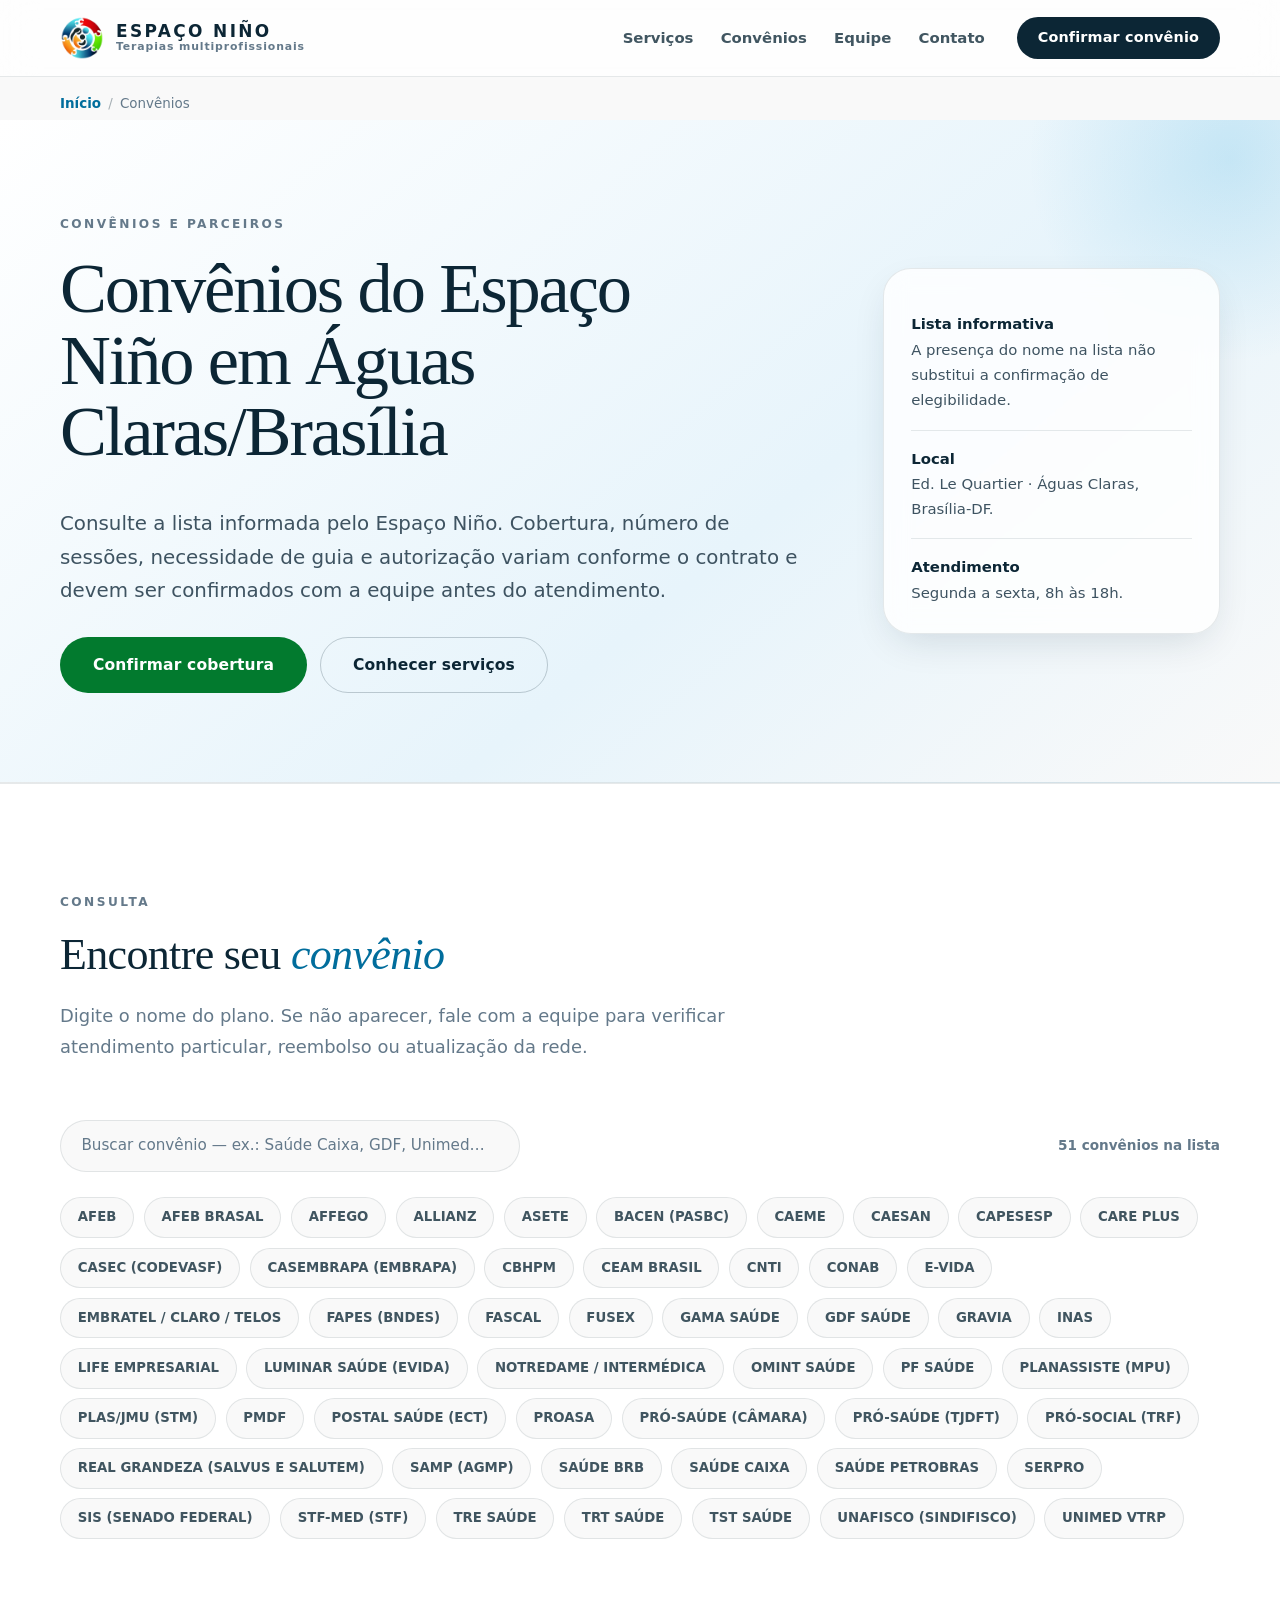
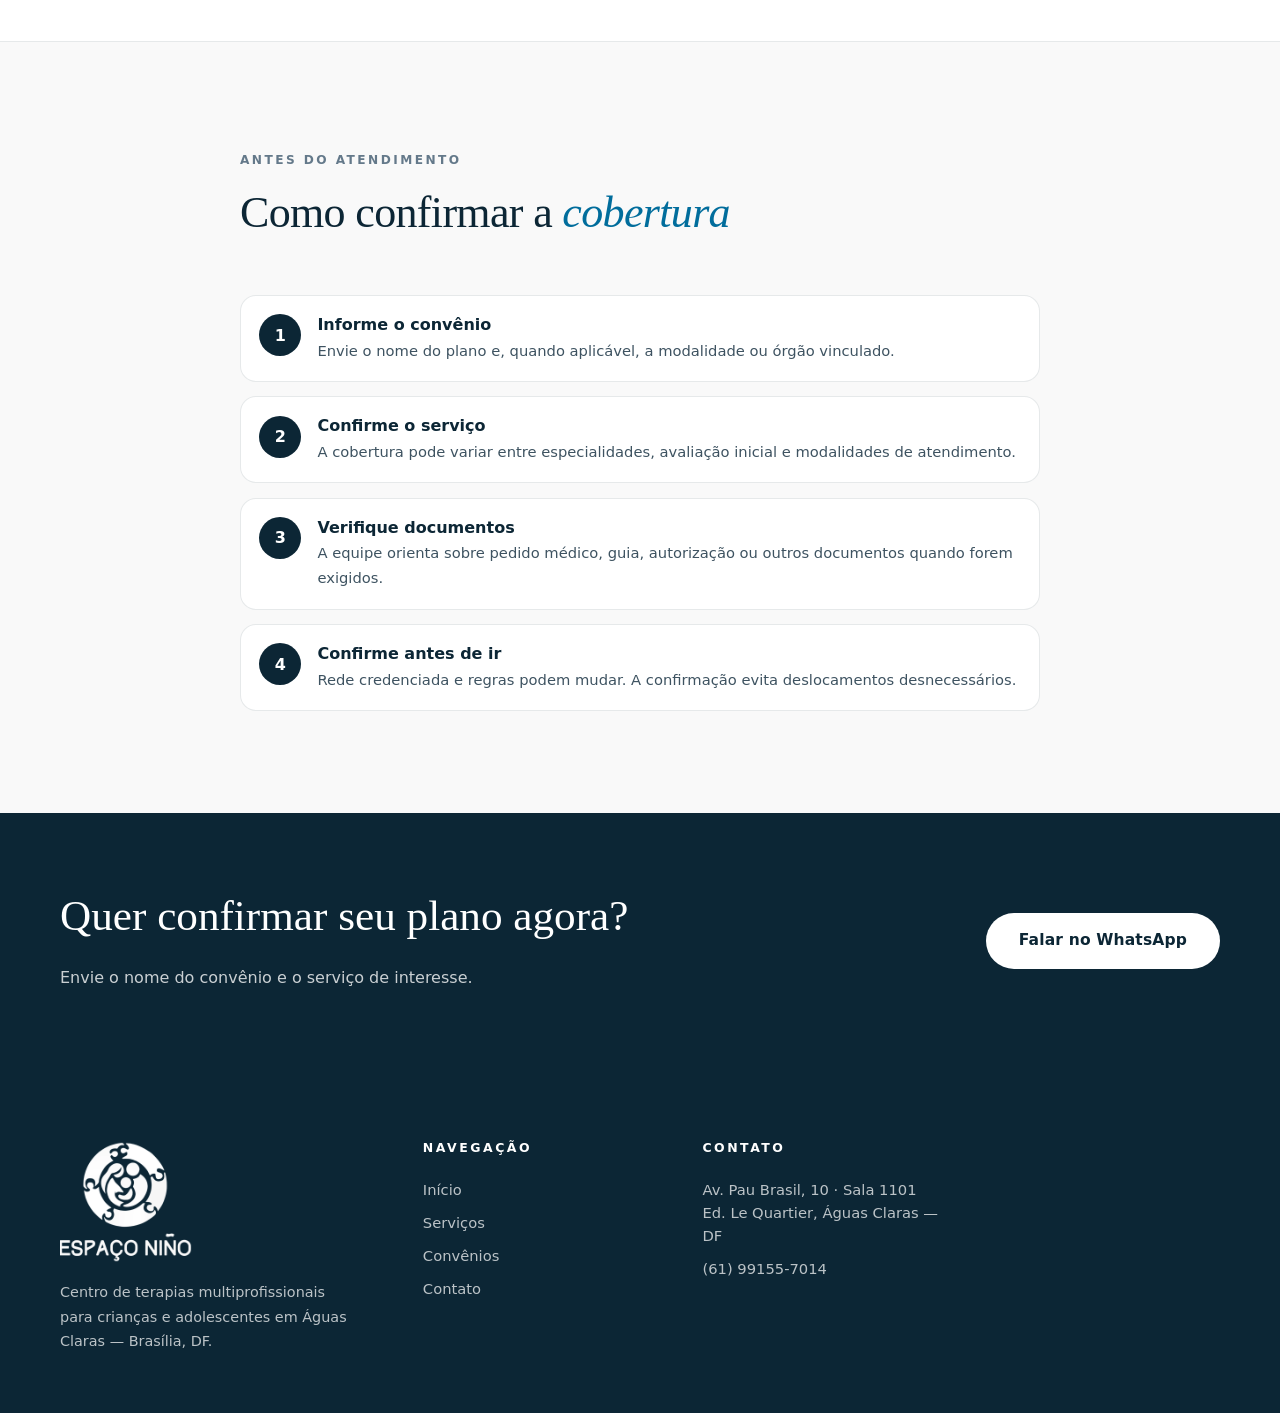
==== convenios/index.html @ 41b4ecff "Add searchable insurance plans page" ====
<!DOCTYPE html>
<html lang="pt-BR" class="no-js">
<head>
  <meta charset="UTF-8">
  <meta name="viewport" content="width=device-width, initial-scale=1.0, viewport-fit=cover">
  <title>Convênios em Águas Claras/Brasília | Espaço Niño</title>
  <meta name="description" content="Consulte os convênios e parceiros informados pelo Espaço Niño em Águas Claras/Brasília e confirme cobertura, autorização e disponibilidade com a equipe.">
  <meta name="robots" content="index,follow,max-image-preview:large,max-snippet:-1,max-video-preview:-1">
  <meta name="theme-color" content="#0C2635">
  <meta name="referrer" content="strict-origin-when-cross-origin">
  <link rel="canonical" href="https://antonioordones.github.io/espaconino/convenios/">
  <meta property="og:title" content="Convênios em Águas Claras/Brasília | Espaço Niño">
  <meta property="og:description" content="Consulte os convênios informados pelo Espaço Niño e confirme cobertura, autorização e disponibilidade com a equipe.">
  <meta property="og:type" content="website">
  <meta property="og:locale" content="pt_BR">
  <meta property="og:site_name" content="Espaço Niño">
  <meta property="og:url" content="https://antonioordones.github.io/espaconino/convenios/">
  <meta property="og:image" content="https://antonioordones.github.io/espaconino/assets/logo-espaco-nino.webp">
  <meta property="og:image:alt" content="Marca do Espaço Niño">
  <meta name="twitter:card" content="summary_large_image">
  <meta name="twitter:title" content="Convênios em Águas Claras/Brasília | Espaço Niño">
  <meta name="twitter:description" content="Consulte os convênios informados pelo Espaço Niño e confirme cobertura com a equipe.">
  <link rel="icon" href="../assets/favicon.ico" sizes="48x48">
  <link rel="stylesheet" href="../css/main.css">
  <script type="application/ld+json">
  {"@context":"https://schema.org","@graph":[
    {"@type":"WebPage","@id":"https://antonioordones.github.io/espaconino/convenios/#pagina","url":"https://antonioordones.github.io/espaconino/convenios/","name":"Convênios e parceiros do Espaço Niño","description":"Consulte os convênios informados pelo Espaço Niño em Águas Claras/Brasília e confirme cobertura com a equipe.","isPartOf":{"@id":"https://antonioordones.github.io/espaconino/#clinica"}},
    {"@type":"BreadcrumbList","itemListElement":[{"@type":"ListItem","position":1,"name":"Início","item":"https://antonioordones.github.io/espaconino/"},{"@type":"ListItem","position":2,"name":"Convênios","item":"https://antonioordones.github.io/espaconino/convenios/"}]}
  ]}</script>
</head>
<body>
<script>document.documentElement.classList.replace('no-js','js');</script>
<a class="skip-link" href="#conteudo">Ir para o conteúdo principal</a>
<header class="site-header" id="topo">
  <div class="container site-header__inner">
    <a class="brand" href="../index.html" aria-label="Espaço Niño — página inicial">
      <img class="brand__icon" src="../assets/marca-icone.webp" alt="" width="44" height="44">
      <span class="brand__text"><span class="brand__name">Espaço&nbsp;Niño</span><span class="brand__tag">Terapias multiprofissionais</span></span>
    </a>
    <nav class="site-nav" aria-label="Navegação principal"><ul>
      <li><a href="../servicos/">Serviços</a></li>
      <li><a href="./" aria-current="page">Convênios</a></li>
      <li><a href="../index.html#equipe">Equipe</a></li>
      <li><a href="../index.html#contato">Contato</a></li>
    </ul></nav>
    <a class="btn btn--primary btn--sm site-header__cta" href="https://wa.me/5561991557014?text=Ol%C3%A1%21%20Gostaria%20de%20confirmar%20meu%20conv%C3%AAnio%20no%20Espa%C3%A7o%20Ni%C3%B1o." target="_blank" rel="noopener">Confirmar convênio</a>
    <button class="nav-toggle" type="button" aria-expanded="false" aria-controls="menu-mobile" aria-label="Abrir menu"><span class="nav-toggle__bar"></span><span class="nav-toggle__bar"></span></button>
  </div>
  <div class="mobile-menu" id="menu-mobile" hidden><nav aria-label="Navegação principal (celular)"><ul>
    <li><a href="../servicos/">Serviços</a></li><li><a href="./">Convênios</a></li><li><a href="../index.html#equipe">Equipe</a></li><li><a href="../index.html#contato">Contato</a></li>
  </ul></nav></div>
</header>
<main id="conteudo">
  <nav class="breadcrumbs container" aria-label="Navegação estrutural"><ol><li><a href="../index.html">Início</a></li><li aria-current="page">Convênios</li></ol></nav>
  <section class="service-hero service-hero--hub" aria-labelledby="plans-title">
    <div class="container service-hero__grid">
      <div class="service-hero__copy reveal">
        <p class="eyebrow">Convênios e parceiros</p>
        <h1 id="plans-title">Convênios do Espaço Niño em Águas Claras/Brasília</h1>
        <p class="service-hero__lead">Consulte a lista informada pelo Espaço Niño. Cobertura, número de sessões, necessidade de guia e autorização variam conforme o contrato e devem ser confirmados com a equipe antes do atendimento.</p>
        <div class="service-hero__actions">
          <a class="btn btn--wa btn--lg" href="https://wa.me/5561991557014?text=Ol%C3%A1%21%20Gostaria%20de%20confirmar%20a%20cobertura%20do%20meu%20conv%C3%AAnio%20no%20Espa%C3%A7o%20Ni%C3%B1o." target="_blank" rel="noopener">Confirmar cobertura</a>
          <a class="btn btn--ghost btn--lg" href="../servicos/">Conhecer serviços</a>
        </div>
      </div>
      <aside class="service-hero__aside reveal">
        <p><strong>Lista informativa</strong><br>A presença do nome na lista não substitui a confirmação de elegibilidade.</p>
        <p><strong>Local</strong><br>Ed. Le Quartier · Águas Claras, Brasília-DF.</p>
        <p><strong>Atendimento</strong><br>Segunda a sexta, 8h às 18h.</p>
      </aside>
    </div>
  </section>
  <section class="section section--white plans" aria-labelledby="lista-title">
    <div class="container">
      <header class="section__head reveal">
        <p class="eyebrow">Consulta</p>
        <h2 class="section__title" id="lista-title">Encontre seu <em>convênio</em></h2>
        <p class="section__lead">Digite o nome do plano. Se não aparecer, fale com a equipe para verificar atendimento particular, reembolso ou atualização da rede.</p>
      </header>
      <div class="plans__tools reveal">
        <label class="search" for="busca-convenio"><input type="search" id="busca-convenio" placeholder="Buscar convênio — ex.: Saúde Caixa, GDF, Unimed…" autocomplete="off"></label>
        <p class="plans__count" id="contador-convenios" aria-live="polite">51 convênios na lista</p>
      </div>
      <ul class="plans__list" id="lista-convenios">
        <li>AFEB</li>
        <li>AFEB BRASAL</li>
        <li>AFFEGO</li>
        <li>ALLIANZ</li>
        <li>ASETE</li>
        <li>BACEN (PASBC)</li>
        <li>CAEME</li>
        <li>CAESAN</li>
        <li>CAPESESP</li>
        <li>CARE PLUS</li>
        <li>CASEC (CODEVASF)</li>
        <li>CASEMBRAPA (EMBRAPA)</li>
        <li>CBHPM</li>
        <li>CEAM BRASIL</li>
        <li>CNTI</li>
        <li>CONAB</li>
        <li>E-VIDA</li>
        <li>EMBRATEL / CLARO / TELOS</li>
        <li>FAPES (BNDES)</li>
        <li>FASCAL</li>
        <li>FUSEX</li>
        <li>GAMA SAÚDE</li>
        <li>GDF SAÚDE</li>
        <li>GRAVIA</li>
        <li>INAS</li>
        <li>LIFE EMPRESARIAL</li>
        <li>LUMINAR SAÚDE (EVIDA)</li>
        <li>NOTREDAME / INTERMÉDICA</li>
        <li>OMINT SAÚDE</li>
        <li>PF SAÚDE</li>
        <li>PLANASSISTE (MPU)</li>
        <li>PLAS/JMU (STM)</li>
        <li>PMDF</li>
        <li>POSTAL SAÚDE (ECT)</li>
        <li>PROASA</li>
        <li>PRÓ-SAÚDE (CÂMARA)</li>
        <li>PRÓ-SAÚDE (TJDFT)</li>
        <li>PRÓ-SOCIAL (TRF)</li>
        <li>REAL GRANDEZA (SALVUS E SALUTEM)</li>
        <li>SAMP (AGMP)</li>
        <li>SAÚDE BRB</li>
        <li>SAÚDE CAIXA</li>
        <li>SAÚDE PETROBRAS</li>
        <li>SERPRO</li>
        <li>SIS (SENADO FEDERAL)</li>
        <li>STF-MED (STF)</li>
        <li>TRE SAÚDE</li>
        <li>TRT SAÚDE</li>
        <li>TST SAÚDE</li>
        <li>UNAFISCO (SINDIFISCO)</li>
        <li>UNIMED VTRP</li>
      </ul>
      <div class="plans__empty" id="convenio-vazio" hidden>
        <p><strong>Não encontramos esse convênio na lista.</strong><br>Isso não significa necessariamente que não exista possibilidade de atendimento. Confirme com a equipe.</p>
        <a class="btn btn--wa" href="https://wa.me/5561991557014?text=Ol%C3%A1%21%20N%C3%A3o%20encontrei%20meu%20conv%C3%AAnio%20na%20lista.%20Podem%20me%20orientar%3F" target="_blank" rel="noopener">Perguntar no WhatsApp</a>
      </div>
    </div>
  </section>
  <section class="section">
    <div class="container container--narrow">
      <header class="section__head reveal"><p class="eyebrow">Antes do atendimento</p><h2 class="section__title">Como confirmar a <em>cobertura</em></h2></header>
      <ol class="service-steps">
        <li class="service-step"><span class="service-step__num">1</span><div><h3>Informe o convênio</h3><p>Envie o nome do plano e, quando aplicável, a modalidade ou órgão vinculado.</p></div></li>
        <li class="service-step"><span class="service-step__num">2</span><div><h3>Confirme o serviço</h3><p>A cobertura pode variar entre especialidades, avaliação inicial e modalidades de atendimento.</p></div></li>
        <li class="service-step"><span class="service-step__num">3</span><div><h3>Verifique documentos</h3><p>A equipe orienta sobre pedido médico, guia, autorização ou outros documentos quando forem exigidos.</p></div></li>
        <li class="service-step"><span class="service-step__num">4</span><div><h3>Confirme antes de ir</h3><p>Rede credenciada e regras podem mudar. A confirmação evita deslocamentos desnecessários.</p></div></li>
      </ol>
    </div>
  </section>
  <section class="service-cta" aria-label="Contato sobre convênios"><div class="container service-cta__inner"><div><h2>Quer confirmar seu plano agora?</h2><p>Envie o nome do convênio e o serviço de interesse.</p></div><a class="btn btn--light btn--lg" href="https://wa.me/5561991557014?text=Ol%C3%A1%21%20Gostaria%20de%20confirmar%20meu%20conv%C3%AAnio%20e%20o%20servi%C3%A7o%20de%20interesse." target="_blank" rel="noopener">Falar no WhatsApp</a></div></section>
</main>
<footer class="footer"><div class="container footer__grid">
  <div class="footer__brand"><img src="../assets/logo-espaco-nino-branca.webp" alt="Espaço Niño" width="150" height="140" loading="lazy"><p>Centro de terapias multiprofissionais para crianças e adolescentes em Águas Claras — Brasília, DF.</p></div>
  <div class="footer__col"><h3>Navegação</h3><ul><li><a href="../index.html">Início</a></li><li><a href="../servicos/">Serviços</a></li><li><a href="./">Convênios</a></li><li><a href="../index.html#contato">Contato</a></li></ul></div>
  <div class="footer__col"><h3>Contato</h3><ul><li>Av. Pau Brasil, 10 · Sala 1101<br>Ed. Le Quartier, Águas Claras — DF</li><li><a href="https://wa.me/5561991557014" target="_blank" rel="noopener">(61) 99155-7014</a></li></ul></div>
</div></footer>
<script src="../js/main.js" defer></script>
</body>
</html>
---- css/main.css ----
:root{--rio: #0194D4;--mata: #039739;--sol: #E4C333;--coral: #C31C13;--paper: #F9F9F9;--white: #FFFFFF;--ink: #0C2635;--ink-2: #16405A;--body: #3E5361;--muted: #64798a;--rio-deep: #016D9C;--mata-deep: #027A2E;--sol-deep: #8F7112;--rio-tint: #E7F4FB;--mata-tint: #E6F5EC;--sol-tint: #FBF4D9;--coral-tint: #FAEAE8;--hairline: rgba(12, 38, 53, 0.10);--radius: 20px;--radius-lg: 28px;--shadow-sm: 0 2px 10px rgba(12, 38, 53, 0.06);--shadow-md: 0 14px 40px -12px rgba(12, 38, 53, 0.16);--shadow-lg: 0 30px 70px -20px rgba(12, 38, 53, 0.28);--font-display: "Fraunces", Georgia, "Times New Roman", serif;--font-sans: "Garet", "Plus Jakarta Sans", "Segoe UI", system-ui, -apple-system, sans-serif;--font-caps: "Big Shoulders Display", var(--font-sans);--ease: cubic-bezier(0.22, 0.61, 0.25, 1)}*,*::before,*::after{box-sizing:border-box}html{scroll-behavior:smooth;-webkit-text-size-adjust:100%}body{margin:0;font-family:var(--font-sans);font-size:1rem;line-height:1.7;color:var(--body);background:var(--paper);-webkit-font-smoothing:antialiased;text-rendering:optimizeLegibility}img{max-width:100%;height:auto;display:block}ul,ol{margin:0;padding:0;list-style:none}p{margin:0 0 1em}h1,h2,h3,h4{margin:0 0 .5em;color:var(--ink);line-height:1.2}h3,h4{font-family:var(--font-sans);font-weight:700}a{color:var(--rio-deep);text-decoration:none}hr{border:0;border-top:1px solid var(--hairline)}strong{color:var(--ink);font-weight:700}::selection{background:var(--rio-tint);color:var(--ink)}:focus-visible{outline:2px solid var(--rio);outline-offset:3px;border-radius:4px}[id]{scroll-margin-top:96px}.visually-hidden{position:absolute !important;width:1px;height:1px;margin:-1px;padding:0;overflow:hidden;clip:rect(0 0 0 0);white-space:nowrap;border:0}.skip-link{position:fixed;top:12px;left:12px;z-index:200;padding:.7rem 1.2rem;background:var(--ink);color:var(--white);border-radius:999px;font-weight:600;font-size:.9rem;transform:translateY(-200%);transition:transform .25s var(--ease)}.skip-link:focus{transform:none}.ic{width:1.15em;height:1.15em;flex:none;fill:none;stroke:currentColor;stroke-width:1.7;stroke-linecap:round;stroke-linejoin:round;vertical-align:-0.18em}.container{width:min(1160px,100% - 2.6rem);margin-inline:auto}.container--narrow{width:min(800px,100% - 2.6rem)}.section{padding-block:clamp(4.2rem,8vw,7rem)}.section--white{background:var(--white);border-block:1px solid var(--hairline)}.section__head{max-width:720px;margin-bottom:clamp(2.4rem,5vw,3.6rem)}.section__head--onink .section__title{color:var(--white)}.section__title{font-family:var(--font-display);font-weight:520;font-size:clamp(1.9rem,3.6vw,2.75rem);letter-spacing:-0.015em;line-height:1.12}.section__title em{font-style:italic;color:var(--rio-deep)}.section__lead{font-size:clamp(1.02rem,1.5vw,1.12rem);color:var(--muted);max-width:60ch}.eyebrow{display:inline-flex;align-items:center;gap:.65rem;margin:0 0 1.1rem;font-size:.76rem;font-weight:700;letter-spacing:.16em;text-transform:uppercase;color:var(--muted)}.eyebrow__dots{display:inline-grid;grid-template-columns:repeat(2, 5px);gap:3px}.eyebrow__dots i{width:5px;height:5px;border-radius:50%}.eyebrow__dots i:nth-child(1){background:var(--rio)}.eyebrow__dots i:nth-child(2){background:var(--mata)}.eyebrow__dots i:nth-child(3){background:var(--sol)}.eyebrow__dots i:nth-child(4){background:var(--coral)}.eyebrow--onink{color:hsla(0,0%,100%,.66)}.textlink{display:inline-flex;align-items:center;gap:.4rem;font-weight:700;font-size:.92rem;color:var(--rio-deep)}.textlink .ic{transition:transform .3s var(--ease)}.textlink:hover .ic{transform:translateX(4px)}.textlink--onink{color:var(--white)}.dot{display:inline-block;width:9px;height:9px;border-radius:50%;flex:none}.dot--rio{background:var(--rio)}.dot--mata{background:var(--mata)}.dot--sol{background:var(--sol)}.btn{display:inline-flex;align-items:center;justify-content:center;gap:.55rem;min-height:50px;padding:.7rem 1.7rem;border:1.5px solid rgba(0,0,0,0);border-radius:999px;font-family:var(--font-sans);font-size:.97rem;font-weight:700;letter-spacing:.01em;line-height:1.2;cursor:pointer;transition:transform .28s var(--ease),box-shadow .28s var(--ease),background-color .28s var(--ease),border-color .28s var(--ease),color .28s var(--ease)}.btn .ic{width:1.2em;height:1.2em}.btn--primary{background:var(--ink);color:var(--white)}.btn--primary:hover{background:var(--ink-2);transform:translateY(-2px);box-shadow:var(--shadow-md)}.btn--ghost{background:rgba(0,0,0,0);border-color:rgba(12,38,53,.22);color:var(--ink)}.btn--ghost:hover{background:var(--white);border-color:var(--rio);color:var(--rio-deep);transform:translateY(-2px);box-shadow:var(--shadow-sm)}.btn--wa{background:var(--mata-deep);color:var(--white)}.btn--wa:hover{background:#036a28;transform:translateY(-2px);box-shadow:0 16px 34px -12px rgba(3,122,46,.55)}.btn--sm{min-height:42px;padding:.45rem 1.25rem;font-size:.9rem}.btn--lg{min-height:56px;padding:.85rem 2rem}.btn--block{width:100%}.btn:active{transform:translateY(0)}.topbar{background:var(--ink);color:hsla(0,0%,100%,.82);font-size:.8rem}.topbar__inner{display:flex;align-items:center;justify-content:space-between;gap:1.5rem;min-height:40px;padding-block:.35rem}.topbar__item{display:inline-flex;align-items:center;gap:.45rem;color:inherit;white-space:nowrap}.topbar__item .ic{width:1em;height:1em;opacity:.85}.topbar a.topbar__item:hover{color:var(--white)}@media(max-width: 860px){.topbar__hours{display:none}}@media(max-width: 640px){.topbar__inner{justify-content:center}.topbar__item:not(:first-child){display:none}.topbar__item span{white-space:normal;text-align:center;line-height:1.35}}.site-header{position:sticky;top:0;z-index:90;background:hsla(0,0%,100%,.74);-webkit-backdrop-filter:blur(18px) saturate(1.5);backdrop-filter:blur(18px) saturate(1.5)}@supports not (backdrop-filter: blur(1px)){.site-header{background:hsla(0,0%,100%,.96)}}.site-header{border-bottom:1px solid var(--hairline);transition:box-shadow .3s var(--ease)}.site-header.is-scrolled{box-shadow:var(--shadow-md)}.site-header__inner{display:flex;align-items:center;gap:1.6rem;min-height:76px}.site-header__cta{margin-left:.4rem}@media(max-width: 1080px){.site-header__cta{display:none}}.brand{display:inline-flex;align-items:center;gap:.75rem;margin-right:auto}.brand__icon{width:44px;height:44px}.brand__text{display:flex;flex-direction:column;line-height:1.15}.brand__name{font-weight:800;font-size:1.06rem;letter-spacing:.14em;text-transform:uppercase;color:var(--ink)}.brand__tag{font-size:.68rem;font-weight:600;letter-spacing:.08em;color:var(--muted)}@media(max-width: 640px){.brand__tag{display:none}.brand__name{font-size:.98rem}}.site-nav ul{display:flex;gap:1.7rem}.site-nav a{position:relative;padding-block:.4rem;font-size:.93rem;font-weight:600;color:rgba(12,38,53,.78)}.site-nav a::after{content:"";position:absolute;left:0;right:0;bottom:0;height:2.5px;border-radius:2px;background:linear-gradient(90deg, var(--rio), var(--mata), var(--sol), var(--coral));transform:scaleX(0);transform-origin:left;transition:transform .32s var(--ease)}.site-nav a:hover{color:var(--ink)}.site-nav a:hover::after{transform:scaleX(1)}@media(max-width: 1080px){.site-nav{display:none}}.nav-toggle{display:none;position:relative;width:46px;height:46px;border:1.5px solid rgba(12,38,53,.2);border-radius:50%;background:rgba(0,0,0,0);cursor:pointer}.nav-toggle__bar{position:absolute;left:50%;top:50%;width:18px;height:2px;border-radius:2px;background:var(--ink);transition:transform .3s var(--ease)}.nav-toggle__bar:nth-child(1){transform:translate(-50%, calc(-50% - 3.5px))}.nav-toggle__bar:nth-child(2){transform:translate(-50%, calc(-50% + 3.5px))}.nav-toggle[aria-expanded=true] .nav-toggle__bar:nth-child(1){transform:translate(-50%, -50%) rotate(45deg)}.nav-toggle[aria-expanded=true] .nav-toggle__bar:nth-child(2){transform:translate(-50%, -50%) rotate(-45deg)}@media(max-width: 1080px){.nav-toggle{display:block}}.mobile-menu{position:absolute;top:100%;left:0;right:0;background:hsla(0,0%,100%,.9);-webkit-backdrop-filter:blur(18px) saturate(1.5);backdrop-filter:blur(18px) saturate(1.5)}@supports not (backdrop-filter: blur(1px)){.mobile-menu{background:hsla(0,0%,100%,.96)}}.mobile-menu{border-bottom:1px solid var(--hairline);box-shadow:var(--shadow-lg);padding:1.4rem clamp(1.3rem,5vw,2.2rem) 1.8rem;animation:menu-in .35s var(--ease)}.mobile-menu ul{margin-bottom:1.2rem}.mobile-menu li+li{border-top:1px solid var(--hairline)}.mobile-menu a:not(.btn){display:block;padding:.85rem .2rem;font-size:1.02rem;font-weight:600;color:var(--ink)}.mobile-menu__note{margin:1.1rem 0 0;font-size:.82rem;color:var(--muted);text-align:center;line-height:1.55}@keyframes menu-in{from{opacity:0;transform:translateY(-8px)}to{opacity:1;transform:none}}.hero{position:relative;overflow:hidden;padding:clamp(3.4rem,6.5vw,5.8rem) 0 clamp(4rem,8vw,6.8rem)}.hero::after{content:"";position:absolute;inset:0;pointer-events:none;opacity:.05;background-image:url("data:image/svg+xml,%3Csvg xmlns='http://www.w3.org/2000/svg' width='160' height='160'%3E%3Cfilter id='n'%3E%3CfeTurbulence type='fractalNoise' baseFrequency='0.9' numOctaves='2'/%3E%3C/filter%3E%3Crect width='160' height='160' filter='url(%23n)'/%3E%3C/svg%3E")}.hero__aurora{position:absolute;inset:0;pointer-events:none}.hero__aurora .aurora{position:absolute;border-radius:50%;filter:blur(80px);opacity:.55}.hero__aurora .aurora--rio{width:620px;height:620px;top:-260px;right:-160px;background:var(--rio-tint)}.hero__aurora .aurora--sol{width:420px;height:420px;bottom:-200px;left:-140px;background:var(--sol-tint)}.hero__aurora .aurora--mata{width:380px;height:380px;top:30%;left:34%;background:var(--mata-tint);opacity:.4}.hero__grid{position:relative;z-index:1;display:grid;grid-template-columns:minmax(0, 1.05fr) minmax(0, 0.95fr);gap:clamp(2.5rem,5vw,4.5rem);align-items:center}@media(max-width: 860px){.hero__grid{grid-template-columns:1fr}}.hero__title{font-family:var(--font-display);font-weight:500;font-size:clamp(2.5rem,5.6vw,4.15rem);line-height:1.06;letter-spacing:-0.02em;margin-bottom:.5em}.hero__title em{font-style:italic;font-weight:480;color:var(--rio-deep)}.hero .lead{font-size:clamp(1.05rem,1.7vw,1.19rem);max-width:54ch;color:var(--body)}.hero__actions{display:flex;flex-wrap:wrap;gap:.8rem;margin-top:1.9rem}@media(max-width: 640px){.hero__actions{flex-direction:column;align-items:stretch}}.hero__proof{display:flex;flex-wrap:wrap;gap:.65rem 1.6rem;margin-top:1.9rem;padding-top:1.6rem;border-top:1px solid var(--hairline)}.hero__proof li{display:inline-flex;align-items:center;gap:.45rem;font-size:.9rem;font-weight:600;color:rgba(12,38,53,.75)}.hero__proof li .ic{color:var(--mata-deep);width:1.05em;height:1.05em}.hero__visual{position:relative;display:grid;place-items:center;min-height:480px}@media(max-width: 860px){.hero__visual{min-height:min(88vw,400px);margin-top:0}}.orbit{position:absolute;inset:0;margin:auto;width:min(520px,100%);aspect-ratio:1}.orbit__ring{position:absolute;inset:0;margin:auto;border-radius:50%}.orbit__ring--1{width:100%;height:100%;background:conic-gradient(var(--rio), var(--mata), var(--sol), var(--coral), var(--rio));-webkit-mask:radial-gradient(farthest-side, transparent calc(100% - 1.5px), #000 calc(100% - 1px));mask:radial-gradient(farthest-side, transparent calc(100% - 1.5px), #000 calc(100% - 1px));opacity:.65;animation:orbit-spin 90s linear infinite}.orbit__ring--2{width:74%;height:74%;border:1px solid rgba(12,38,53,.1)}.orbit__ring--3{width:48%;height:48%;border:1px dashed rgba(12,38,53,.12)}.orbit__spin{position:absolute;border-radius:50%;animation:orbit-spin linear infinite}.orbit__spin--a{inset:0;animation-duration:52s}.orbit__spin--b{inset:13%;animation-duration:70s;animation-direction:reverse;animation-delay:-18s}.orbit__spin--c{inset:13%;animation-duration:46s;animation-delay:-32s}.orbit__spin--d{inset:26%;animation-duration:60s;animation-direction:reverse;animation-delay:-9s}.orbit__dot{position:absolute;top:0;left:50%;width:13px;height:13px;border-radius:50%;transform:translate(-50%, -50%);border:2.5px solid var(--white)}.orbit__dot--rio{background:var(--rio);box-shadow:0 0 0 5px rgba(1,148,212,.14)}.orbit__dot--mata{background:var(--mata);box-shadow:0 0 0 5px rgba(3,151,57,.14)}.orbit__dot--sol{background:var(--sol);box-shadow:0 0 0 5px rgba(228,195,51,.2)}.orbit__dot--coral{background:var(--coral);box-shadow:0 0 0 5px rgba(195,28,19,.12)}@media(max-width: 860px){.orbit{display:none}}@keyframes orbit-spin{to{transform:rotate(1turn)}}.hero-card{position:relative;z-index:2;width:min(370px,100%);padding:1.8rem 1.7rem 1.6rem;border-radius:var(--radius-lg);background:hsla(0,0%,100%,.72);-webkit-backdrop-filter:blur(18px) saturate(1.5);backdrop-filter:blur(18px) saturate(1.5)}@supports not (backdrop-filter: blur(1px)){.hero-card{background:hsla(0,0%,100%,.96)}}.hero-card{border:1px solid hsla(0,0%,100%,.85);box-shadow:var(--shadow-lg)}.hero-card__head{display:flex;align-items:center;gap:.65rem;margin-bottom:.4rem}.hero-card__head img{width:30px;height:30px}.hero-card__head h2{margin:0;font-size:1.12rem;font-weight:800;letter-spacing:.01em}.hero-card__sub{font-size:.88rem;color:var(--muted);margin-bottom:1rem}.hero-card__list{display:grid;gap:.65rem}.hero-card__list li{display:flex;align-items:center;gap:.7rem;font-size:.94rem;font-weight:600;color:var(--ink)}.hero-card__rule{margin:1.2rem 0 .9rem}.hero-card__note{display:flex;align-items:flex-start;gap:.5rem;font-size:.8rem;color:var(--muted);margin-bottom:1.1rem}.hero-card__note .ic{margin-top:.15em}.marquee{display:flex;overflow:hidden;padding-block:1rem;border-block:1px solid var(--hairline);background:var(--white);-webkit-mask:linear-gradient(90deg, transparent, #000 8%, #000 92%, transparent);mask:linear-gradient(90deg, transparent, #000 8%, #000 92%, transparent)}.marquee__track{display:flex;align-items:center;gap:2.6rem;padding-right:2.6rem;flex:none;animation:marquee 38s linear infinite}.marquee__track span{font-size:.78rem;font-weight:700;letter-spacing:.17em;text-transform:uppercase;color:rgba(12,38,53,.55);white-space:nowrap}.marquee__track i{width:5px;height:5px;border-radius:50%;flex:none}.marquee__track i:nth-of-type(4n + 1){background:var(--rio)}.marquee__track i:nth-of-type(4n + 2){background:var(--mata)}.marquee__track i:nth-of-type(4n + 3){background:var(--sol)}.marquee__track i:nth-of-type(4n){background:var(--coral)}@keyframes marquee{to{transform:translateX(-100%)}}.essentials__grid{display:grid;grid-template-columns:repeat(3, 1fr);gap:1.4rem}@media(max-width: 860px){.essentials__grid{grid-template-columns:1fr}}.ess-card{padding:1.9rem 1.8rem;background:var(--paper);border:1px solid var(--hairline);border-radius:var(--radius);transition:transform .35s var(--ease),box-shadow .35s var(--ease),border-color .35s var(--ease)}.ess-card:hover{transform:translateY(-5px);box-shadow:var(--shadow-md);border-color:rgba(12,38,53,.16)}.ess-card__icon{display:inline-grid;place-items:center;width:52px;height:52px;border-radius:16px;margin-bottom:1.1rem}.ess-card__icon .ic{width:24px;height:24px}.ess-card__icon--rio{background:var(--rio-tint);color:var(--rio-deep)}.ess-card__icon--mata{background:var(--mata-tint);color:var(--mata-deep)}.ess-card__icon--sol{background:var(--sol-tint);color:var(--sol-deep)}.ess-card h3{font-size:1.12rem;margin-bottom:.4em}.ess-card p{font-size:.94rem;margin-bottom:1rem}.specialties__grid{display:grid;grid-template-columns:repeat(3, 1fr);gap:1.4rem}@media(max-width: 1080px){.specialties__grid{grid-template-columns:repeat(2, 1fr)}}@media(max-width: 640px){.specialties__grid{grid-template-columns:1fr}}.spec-card{--ac: var(--rio);--ac-tint: var(--rio-tint);position:relative;padding:1.9rem 1.8rem 1.7rem;background:var(--white);border:1px solid var(--hairline);border-radius:var(--radius);overflow:hidden;transition:transform .35s var(--ease),box-shadow .35s var(--ease),border-color .35s var(--ease)}.spec-card::before{content:"";position:absolute;top:0;left:0;right:0;height:3px;background:var(--ac);transform:scaleX(0);transform-origin:left;transition:transform .4s var(--ease)}.spec-card:hover{transform:translateY(-6px);box-shadow:var(--shadow-md);border-color:rgba(12,38,53,.15)}.spec-card:hover::before{transform:scaleX(1)}.spec-card:hover .spec-card__icon{background:var(--ac);color:var(--white)}.spec-card__icon{display:inline-grid;place-items:center;width:54px;height:54px;border-radius:16px;margin-bottom:1.15rem;background:var(--ac-tint);color:var(--ac);transition:background-color .35s var(--ease),color .35s var(--ease)}.spec-card__icon .ic{width:25px;height:25px}.spec-card h3{font-size:1.14rem;margin-bottom:.35em}.spec-card p{font-size:.94rem;margin:0}.method{display:flex;align-items:center;gap:1.8rem;margin-top:1.6rem;padding:2rem 2.2rem;background:var(--ink);border-radius:var(--radius-lg);color:hsla(0,0%,100%,.85);background-image:radial-gradient(600px 300px at 90% -40%, rgba(1, 148, 212, 0.28), transparent 70%)}.method__badge{display:grid;place-items:center;flex:none;width:62px;height:62px;border-radius:50%;background:hsla(0,0%,100%,.08);border:1px solid hsla(0,0%,100%,.2);color:var(--sol)}.method__badge .ic{width:27px;height:27px}.method__kicker{font-size:.73rem;font-weight:700;letter-spacing:.16em;text-transform:uppercase;color:hsla(0,0%,100%,.55);margin-bottom:.45rem}.method h3{color:var(--white);font-family:var(--font-display);font-weight:520;font-size:1.5rem;margin-bottom:.35em}.method__body p:last-child{margin:0;font-size:.96rem}.method__cta{flex:none;margin-left:auto;border-color:hsla(0,0%,100%,.35);color:var(--white)}.method__cta:hover{background:var(--white);border-color:var(--white);color:var(--ink)}@media(max-width: 860px){.method{flex-direction:column;align-items:flex-start}.method__cta{margin-left:0}}.ages__grid{display:grid;grid-template-columns:repeat(3, 1fr);gap:1.4rem}@media(max-width: 860px){.ages__grid{grid-template-columns:1fr}}.age-card{padding:2rem 1.9rem;border-radius:var(--radius);background:linear-gradient(170deg, var(--paper), var(--white) 55%);border:1px solid var(--hairline);transition:transform .35s var(--ease),box-shadow .35s var(--ease)}.age-card:hover{transform:translateY(-5px);box-shadow:var(--shadow-md)}.age-card__icon{display:inline-grid;place-items:center;width:50px;height:50px;border-radius:50%;margin-bottom:1.1rem;background:var(--ink);color:var(--sol)}.age-card__icon .ic{width:23px;height:23px}.age-card h3{font-size:1.13rem}.age-card p{font-size:.95rem;margin:0}.journey__steps{--line-top: 9px;display:grid;grid-template-columns:repeat(4, 1fr);gap:2rem 1.8rem;counter-reset:etapa}.journey__steps li{position:relative;padding-top:2.1rem}.journey__steps li::before{content:"";position:absolute;top:var(--line-top);left:0;width:calc(100% + 1.8rem);height:1.5px;background:var(--hairline)}.journey__steps li:last-child::before{width:100%}.journey__steps li::after{content:"";position:absolute;top:calc(var(--line-top) - 4.75px);left:0;width:12px;height:12px;border-radius:50%;background:var(--white);border:3px solid var(--rio)}.journey__steps li:nth-child(2)::after{border-color:var(--mata)}.journey__steps li:nth-child(3)::after{border-color:var(--sol)}.journey__steps li:nth-child(4)::after{border-color:var(--coral)}@media(max-width: 860px){.journey__steps{grid-template-columns:1fr;gap:2.2rem}.journey__steps li{padding:0 0 0 2.4rem}.journey__steps li::before{top:4px;left:5.25px;width:1.5px !important;height:calc(100% + 2.2rem)}.journey__steps li:last-child::before{height:calc(100% - 1rem)}.journey__steps li::after{top:4px;left:0}}.step__num{display:block;font-family:var(--font-display);font-style:italic;font-weight:480;font-size:1.55rem;color:rgba(12,38,53,.32);margin-bottom:.5rem}.step h3{font-size:1.12rem;margin-bottom:.35em}.step p{font-size:.93rem;margin:0}.plans__tools{display:flex;align-items:center;justify-content:space-between;flex-wrap:wrap;gap:1rem;margin-bottom:1.6rem}.plans__count{margin:0;font-size:.85rem;font-weight:600;color:var(--muted)}.plans__list{display:flex;flex-wrap:wrap;gap:.6rem}.plans__list li{padding:.5rem 1.05rem;border:1px solid var(--hairline);border-radius:999px;background:var(--paper);font-size:.83rem;font-weight:600;color:rgba(12,38,53,.78);transition:border-color .25s var(--ease),background-color .25s var(--ease)}.plans__list li:hover{border-color:var(--rio);background:var(--rio-tint)}.plans__list li.is-hidden{display:none}.plans__list li mark{background:var(--sol-tint);color:inherit;border-radius:3px;padding:0 1px}.plans__empty{margin-top:1.6rem;padding:1.8rem;border:1.5px dashed rgba(12,38,53,.2);border-radius:var(--radius);text-align:center}.plans__empty p{margin-bottom:1.1rem}.plans__note{display:flex;align-items:center;gap:.6rem;margin:1.8rem 0 0;font-size:.88rem;color:var(--muted)}.plans__note .ic{color:var(--mata-deep);flex:none}.search{display:flex;align-items:center;gap:.65rem;flex:1 1 340px;max-width:460px;padding:0 1.15rem;min-height:52px;background:var(--paper);border:1.5px solid var(--hairline);border-radius:999px;transition:border-color .25s var(--ease),box-shadow .25s var(--ease)}.search:focus-within{border-color:var(--rio);box-shadow:0 0 0 4px var(--rio-tint);background:var(--white)}.search .ic{color:var(--muted)}.search input{flex:1;min-width:0;border:0;background:rgba(0,0,0,0);font:inherit;font-size:.95rem;color:var(--ink)}.search input:focus{outline:none}.search input::placeholder{color:var(--muted)}.testimonials{position:relative;background:var(--ink);background-image:radial-gradient(700px 340px at 12% -10%, rgba(1, 148, 212, 0.25), transparent 70%),radial-gradient(560px 300px at 95% 110%, rgba(3, 151, 57, 0.16), transparent 70%);color:hsla(0,0%,100%,.82)}.testimonials .section__title em{color:var(--sol)}.testimonials__grid{display:grid;grid-template-columns:repeat(3, 1fr);gap:1.4rem}@media(max-width: 860px){.testimonials__grid{grid-template-columns:1fr}}.testimonials__more{margin:2.2rem 0 0;text-align:center}.quote-card{margin:0;padding:1.9rem 1.8rem;border-radius:var(--radius);background:hsla(0,0%,100%,.055);border:1px solid hsla(0,0%,100%,.13);-webkit-backdrop-filter:blur(8px);backdrop-filter:blur(8px);transition:transform .35s var(--ease),background-color .35s var(--ease)}.quote-card:hover{transform:translateY(-5px);background:hsla(0,0%,100%,.085)}.quote-card__stars{display:flex;gap:.2rem;margin-bottom:1rem;color:var(--sol)}.quote-card__stars .ic{width:16px;height:16px}.quote-card blockquote{margin:0 0 1.2rem;font-family:var(--font-display);font-style:italic;font-weight:420;font-size:1.1rem;line-height:1.55;color:hsla(0,0%,100%,.94)}.quote-card figcaption{font-size:.74rem;font-weight:700;letter-spacing:.13em;text-transform:uppercase;color:hsla(0,0%,100%,.5)}.faq__list{display:grid;gap:.9rem}.faq-item{background:var(--white);border:1px solid var(--hairline);border-radius:var(--radius);transition:border-color .3s var(--ease),box-shadow .3s var(--ease)}.faq-item[open]{border-color:rgba(1,148,212,.4);box-shadow:var(--shadow-sm)}.faq-item[open] .faq-item__chev{transform:rotate(45deg);color:var(--rio-deep)}.faq-item summary{display:flex;align-items:center;justify-content:space-between;gap:1rem;padding:1.2rem 1.5rem;cursor:pointer;list-style:none;font-weight:700;font-size:1.02rem;color:var(--ink)}.faq-item summary::-webkit-details-marker{display:none}.faq-item__chev{flex:none;width:20px;height:20px;color:var(--muted);transition:transform .3s var(--ease),color .3s var(--ease)}.faq-item__body{padding:0 1.5rem 1.3rem;animation:faq-in .35s var(--ease)}.faq-item__body p{margin:0;font-size:.96rem}@keyframes faq-in{from{opacity:0;transform:translateY(-4px)}to{opacity:1;transform:none}}.contact__panel{display:grid;grid-template-columns:minmax(0, 1fr) minmax(0, 1.12fr);border-radius:var(--radius-lg);overflow:hidden;box-shadow:var(--shadow-lg);border:1px solid var(--hairline)}@media(max-width: 860px){.contact__panel{grid-template-columns:1fr}}.contact__info{padding:clamp(2rem,4vw,3rem);background:var(--ink);background-image:radial-gradient(560px 380px at -10% 110%, rgba(1, 148, 212, 0.3), transparent 70%);color:hsla(0,0%,100%,.82)}.contact__info .section__title{color:var(--white);font-size:clamp(1.7rem,2.8vw,2.2rem)}.contact__info .section__title em{color:var(--sol)}.contact__lead{font-size:.99rem;margin-bottom:1.8rem}.contact__channels{display:grid;gap:1.15rem;margin-bottom:2rem}.contact__channels li{display:flex;gap:.85rem;font-size:.93rem;line-height:1.5}.contact__channels li>.ic{width:21px;height:21px;margin-top:.15rem;color:var(--sol)}.contact__channels li strong{display:block;color:var(--white);font-size:.78rem;font-weight:700;letter-spacing:.12em;text-transform:uppercase;margin-bottom:.15rem}.contact__channels li a{color:hsla(0,0%,100%,.88);text-decoration:underline;text-underline-offset:3px}.contact__channels li a:hover{color:var(--white)}.contact__qr{display:flex;align-items:center;gap:1.1rem;padding:1rem 1.1rem;background:hsla(0,0%,100%,.06);border:1px solid hsla(0,0%,100%,.14);border-radius:var(--radius)}.contact__qr img{width:96px;height:96px;border-radius:10px;background:var(--white);padding:6px}.contact__qr p{margin:0;font-size:.84rem;line-height:1.5}.contact__form{padding:clamp(2rem,4vw,3rem);background:var(--white)}.contact__form h3{font-size:1.35rem;margin-bottom:.3em}.contact__form-sub{font-size:.86rem;color:var(--muted);margin-bottom:1.6rem}.field{display:flex;flex-direction:column;gap:.4rem;margin-bottom:1.15rem}.field label{font-size:.84rem;font-weight:700;color:var(--ink)}.field label small{font-weight:500;color:var(--muted)}.field input,.field select,.field textarea{width:100%;min-height:52px;padding:.7rem 1rem;font:inherit;font-size:.97rem;color:var(--ink);background:var(--paper);border:1.5px solid var(--hairline);border-radius:13px;transition:border-color .25s var(--ease),box-shadow .25s var(--ease),background-color .25s var(--ease)}.field input:focus,.field select:focus,.field textarea:focus{outline:none;border-color:var(--rio);background:var(--white);box-shadow:0 0 0 4px var(--rio-tint)}.field textarea{resize:vertical;min-height:120px}.field select{appearance:none;background-image:url("data:image/svg+xml,%3Csvg xmlns='http://www.w3.org/2000/svg' width='14' height='14' viewBox='0 0 24 24' fill='none' stroke='%233E5361' stroke-width='2.2' stroke-linecap='round' stroke-linejoin='round'%3E%3Cpath d='m6 9 6 6 6-6'/%3E%3C/svg%3E");background-repeat:no-repeat;background-position:right 1rem center;padding-right:2.6rem}.field-row{display:grid;grid-template-columns:1fr 1fr;gap:1rem}@media(max-width: 640px){.field-row{grid-template-columns:1fr}}.form-error{padding:.7rem 1rem;margin-bottom:1rem;border-radius:12px;background:var(--coral-tint);border:1px solid rgba(195,28,19,.3);color:#8f1810;font-size:.88rem;font-weight:600}.map{margin-top:1.6rem;border-radius:var(--radius-lg);overflow:hidden;border:1px solid var(--hairline);min-height:380px;display:grid}.map iframe{width:100%;height:100%;min-height:380px;border:0;display:block}.map__facade{display:grid;place-items:center;align-content:center;gap:.4rem;text-align:center;padding:2.5rem 1.5rem;background:radial-gradient(480px 240px at 50% 0%, rgba(1, 148, 212, 0.09), transparent 70%),repeating-linear-gradient(45deg, rgba(12, 38, 53, 0.022) 0 14px, transparent 14px 28px),var(--paper)}.map__facade p{max-width:46ch}.map__pin{width:40px;height:40px;color:var(--coral);margin-bottom:.4rem}.map__actions{display:flex;flex-wrap:wrap;justify-content:center;gap:.7rem;margin-top:.6rem}.map__privacy{margin:.9rem 0 0;font-size:.76rem;color:var(--muted)}.footer{background:var(--ink);color:hsla(0,0%,100%,.72);font-size:.92rem}.footer__grid{display:grid;grid-template-columns:1.35fr 1fr 1fr 1fr;gap:2.6rem;padding-block:clamp(3.2rem,6vw,4.6rem) 2.8rem}@media(max-width: 1080px){.footer__grid{grid-template-columns:1fr 1fr}}@media(max-width: 640px){.footer__grid{grid-template-columns:1fr;gap:2.2rem}}.footer__brand img{width:132px;margin-bottom:1.1rem}.footer__brand p{max-width:32ch;font-size:.9rem}.footer__social{display:flex;gap:.7rem;margin-top:1.3rem}.footer__social a{display:grid;place-items:center;width:44px;height:44px;border-radius:50%;border:1px solid hsla(0,0%,100%,.24);color:hsla(0,0%,100%,.85);transition:background-color .3s var(--ease),color .3s var(--ease),border-color .3s var(--ease),transform .3s var(--ease)}.footer__social a .ic{width:19px;height:19px}.footer__social a:hover{background:var(--white);border-color:var(--white);color:var(--ink);transform:translateY(-3px)}.footer__col h3{color:var(--white);font-size:.78rem;font-weight:700;letter-spacing:.16em;text-transform:uppercase;margin-bottom:1.1rem}.footer__col li{padding-block:.32rem;line-height:1.55}.footer__col a{color:hsla(0,0%,100%,.72);transition:color .25s var(--ease)}.footer__col a:hover{color:var(--white);text-decoration:underline;text-underline-offset:3px}.footer__bottom{border-top:1px solid hsla(0,0%,100%,.12)}.footer__bottom-inner{display:flex;align-items:center;justify-content:space-between;flex-wrap:wrap;gap:.6rem 1.6rem;padding-block:1.3rem;font-size:.8rem;color:hsla(0,0%,100%,.5)}.footer__bottom-inner p{margin:0}.footer__legal a{color:hsla(0,0%,100%,.6)}.footer__legal a:hover{color:var(--white)}.fab-wa{position:fixed;right:20px;bottom:20px;z-index:80;display:grid;place-items:center;width:58px;height:58px;border-radius:50%;background:var(--mata);color:var(--white);box-shadow:0 14px 34px -8px rgba(3,122,46,.6);transition:transform .3s var(--ease),box-shadow .3s var(--ease)}.fab-wa .ic{width:27px;height:27px}.fab-wa::after{content:"";position:absolute;inset:0;border-radius:50%;border:2px solid var(--mata);animation:fab-pulse 2.8s var(--ease) infinite}.fab-wa:hover{transform:translateY(-4px) scale(1.05);box-shadow:0 20px 44px -10px rgba(3,122,46,.7)}@keyframes fab-pulse{0%{transform:scale(1);opacity:.7}70%{transform:scale(1.55);opacity:0}100%{transform:scale(1.55);opacity:0}}html.js .reveal{opacity:0;transform:translateY(18px);transition:opacity .75s var(--ease),transform .75s var(--ease);transition-delay:calc(var(--d, 0)*80ms)}html.js .reveal.is-in{opacity:1;transform:none}@media(prefers-reduced-motion: reduce){html{scroll-behavior:auto}*,*::before,*::after{animation-duration:.001s !important;animation-iteration-count:1 !important;transition-duration:.001s !important}html.js .reveal{opacity:1;transform:none}.marquee__track{animation:none}.orbit__ring--1,.orbit__spin{animation:none}.fab-wa::after{display:none}}@media print{.topbar,.site-header,.fab-wa,.marquee,.map,.hero__visual{display:none !important}.section{padding-block:1.5rem}body{background:#fff}}@font-face{font-family:"Garet";src:local("Garet Book"),local("Garet-Book"),local("Garet");font-weight:300 500;font-display:swap}@font-face{font-family:"Garet";src:local("Garet Heavy"),local("Garet-Heavy");font-weight:600 900;font-display:swap}.eyebrow,.marquee__track span,.step__num,.footer__col h3{font-family:var(--font-caps);letter-spacing:.2em}.step__num{letter-spacing:.06em;font-style:normal;font-weight:600}.a11y-bar{display:flex;gap:.35rem}.a11y-bar button{min-width:32px;height:30px;padding:0 .5rem;border:1px solid hsla(0,0%,100%,.3);border-radius:8px;background:rgba(0,0,0,0);color:hsla(0,0%,100%,.85);font:700 .78rem/1 var(--font-sans);cursor:pointer;transition:background-color .25s var(--ease),color .25s var(--ease)}.a11y-bar button:hover,.a11y-bar button[aria-pressed=true]{background:var(--white);color:var(--ink)}@media(max-width: 640px){.a11y-bar{display:none}}.ic--ext{width:.8em;height:.8em;margin-left:.1em}.team__grid{display:grid;grid-template-columns:repeat(4, 1fr);gap:1.4rem}@media(max-width: 1080px){.team__grid{grid-template-columns:repeat(2, 1fr)}}@media(max-width: 640px){.team__grid{grid-template-columns:1fr}}.team-card{background:var(--white);border:1px solid var(--hairline);border-radius:var(--radius);overflow:hidden;transition:transform .35s var(--ease),box-shadow .35s var(--ease)}.team-card:hover{transform:translateY(-6px);box-shadow:var(--shadow-md)}.team-card:hover .team-card__photo img{transform:scale(1.04)}.team-card__photo{aspect-ratio:4/5;overflow:hidden;background:var(--rio-tint)}.team-card__photo img{width:100%;height:100%;object-fit:cover;transition:transform .6s var(--ease)}.team-card__body{padding:1.3rem 1.35rem 1.35rem}.team-card h3{font-size:1.08rem;margin-bottom:.15em}.team-card__role{font-size:.86rem;font-weight:700;color:var(--rio-deep);margin-bottom:.15rem}.team-card__reg{font-size:.72rem;font-weight:700;letter-spacing:.1em;text-transform:uppercase;color:var(--muted);margin-bottom:.65rem}.team-card__bio{font-size:.88rem;margin-bottom:.9rem}.team-card__social{display:flex;gap:.5rem}.team-card__social a{display:grid;place-items:center;width:36px;height:36px;border-radius:50%;border:1px solid var(--hairline);color:var(--body);transition:all .3s var(--ease)}.team-card__social a .ic{width:16px;height:16px}.team-card__social a:hover{background:var(--ink);border-color:var(--ink);color:var(--white)}.logo-wall{margin-bottom:2.4rem}.logo-wall__row{display:flex;overflow:hidden;padding-block:.5rem;-webkit-mask:linear-gradient(90deg, transparent, #000 7%, #000 93%, transparent);mask:linear-gradient(90deg, transparent, #000 7%, #000 93%, transparent)}.logo-wall__row--reverse .logo-wall__track{animation-direction:reverse}.logo-wall__row:hover .logo-wall__track{animation-play-state:paused}.logo-wall__track{display:flex;align-items:center;gap:2.6rem;padding-right:2.6rem;flex:none;animation:marquee 80s linear infinite;animation-play-state:paused}.logo-wall.is-ready .logo-wall__track{animation-play-state:running}.logo-wall__note{margin:.9rem 0 0;font-size:.74rem;color:var(--muted);text-align:center}.logo-chip{display:flex;align-items:center;justify-content:center;flex:none;height:88px;min-width:90px;padding:0 .2rem}.logo-chip img{display:block;height:54px;width:auto;max-width:180px;object-fit:contain;filter:grayscale(1) contrast(0.9);opacity:.7;transition:filter .35s var(--ease),opacity .35s var(--ease),transform .35s var(--ease)}.logo-chip span{display:none}.logo-chip:hover img{filter:none;opacity:1;transform:translateY(-2px)}.logo-chip.is-fallback img{display:none}.logo-chip.is-fallback span{display:block;max-width:150px;font-family:var(--font-caps);font-size:.72rem;font-weight:600;letter-spacing:.14em;text-transform:uppercase;color:var(--muted);text-align:center;line-height:1.3}.gallery__grid{display:grid;grid-template-columns:repeat(3, 1fr);gap:1.1rem}@media(max-width: 860px){.gallery__grid{grid-template-columns:repeat(2, 1fr)}}@media(max-width: 640px){.gallery__grid{grid-template-columns:1fr}}.gallery__btn{position:relative;display:block;width:100%;padding:0;border:0;border-radius:var(--radius);overflow:hidden;cursor:zoom-in;background:var(--paper);aspect-ratio:16/11}.gallery__btn img{width:100%;height:100%;object-fit:cover;transition:transform .6s var(--ease)}.gallery__btn::after{content:"";position:absolute;inset:0;background:linear-gradient(180deg, transparent 55%, rgba(12, 38, 53, 0.62));opacity:.9;transition:opacity .4s var(--ease)}.gallery__btn:hover img,.gallery__btn:focus-visible img{transform:scale(1.05)}.gallery__btn:hover .gallery__cap,.gallery__btn:focus-visible .gallery__cap{transform:translateY(-2px)}.gallery__cap{position:absolute;left:1rem;right:1rem;bottom:.85rem;z-index:1;color:var(--white);font-size:.86rem;font-weight:700;text-align:left;transition:transform .4s var(--ease)}.gallery__play{position:absolute;inset:0;margin:auto;z-index:1;display:grid;place-items:center;width:62px;height:62px;border-radius:50%;background:hsla(0,0%,100%,.92);color:var(--ink);box-shadow:var(--shadow-md)}.gallery__play .ic{width:24px;height:24px;margin-left:3px}.lightbox{border:0;padding:0;background:rgba(0,0,0,0);max-width:min(1060px,94vw)}.lightbox::backdrop{background:rgba(7,20,29,.86)}.lightbox figure{margin:0}.lightbox__media{border-radius:var(--radius);overflow:hidden;box-shadow:var(--shadow-lg)}.lightbox__media img,.lightbox__media video{display:block;width:100%;max-height:82vh;object-fit:contain;background:#000}.lightbox figcaption{margin-top:.7rem;text-align:center;color:hsla(0,0%,100%,.85);font-size:.9rem}.lightbox__close{position:fixed;top:18px;right:18px;display:grid;place-items:center;width:46px;height:46px;border:0;border-radius:50%;background:hsla(0,0%,100%,.14);color:var(--white);cursor:pointer;transition:background-color .25s var(--ease)}.lightbox__close:hover{background:hsla(0,0%,100%,.28)}.widget-panel{border-radius:var(--radius-lg);background:var(--white);box-shadow:var(--shadow-lg);overflow:hidden}.widget-panel__gate{display:grid;justify-items:center;gap:.5rem;text-align:center;padding:clamp(2.2rem,5vw,3.4rem) 1.6rem}.widget-panel__gate h3{font-size:1.25rem}.widget-panel__gate p{max-width:52ch;font-size:.94rem}.widget-panel__ic{width:34px;height:34px;color:var(--sol-deep);margin-bottom:.3rem}.widget-panel__actions{display:flex;flex-wrap:wrap;justify-content:center;gap:.7rem;margin-top:.9rem}.widget-panel>[class*=elfsight-app]{padding:1.2rem}.widget-panel--flat{background:var(--paper);border:1px solid var(--hairline);box-shadow:none}.band{background:var(--ink);background-image:radial-gradient(640px 320px at 8% -20%, rgba(1, 148, 212, 0.28), transparent 70%),radial-gradient(560px 300px at 96% 120%, rgba(228, 195, 51, 0.14), transparent 70%);color:hsla(0,0%,100%,.82);padding-block:clamp(3.4rem,6vw,5.2rem)}.band__grid{display:grid;grid-template-columns:1fr 1fr;gap:clamp(2.2rem,5vw,4.5rem)}@media(max-width: 860px){.band__grid{grid-template-columns:1fr}}.band__cell:first-child{padding-right:clamp(0rem,4vw,2.5rem)}@media(max-width: 860px){.band__cell:first-child{padding:0 0 2.2rem;border-bottom:1px solid hsla(0,0%,100%,.14)}}.band__cell+.band__cell{padding-left:clamp(0rem,4vw,2.5rem);border-left:1px solid hsla(0,0%,100%,.14)}@media(max-width: 860px){.band__cell+.band__cell{padding-left:0;border-left:0}}.band__icon{display:grid;place-items:center;width:52px;height:52px;border-radius:16px;margin-bottom:1rem;background:hsla(0,0%,100%,.08);border:1px solid hsla(0,0%,100%,.18);color:var(--sol)}.band__icon .ic{width:23px;height:23px}.band h2{color:var(--white);font-family:var(--font-display);font-weight:520;font-size:clamp(1.55rem,2.6vw,2rem);margin-bottom:.4em}.band p{font-size:.96rem;max-width:46ch}.band__form{display:flex;gap:.6rem;margin-top:1.3rem}.band__form input{flex:1;min-width:0;min-height:52px;padding:0 1.1rem;font:inherit;font-size:.95rem;color:var(--white);background:hsla(0,0%,100%,.08);border:1.5px solid hsla(0,0%,100%,.25);border-radius:999px;transition:border-color .25s var(--ease),background-color .25s var(--ease)}.band__form input::placeholder{color:hsla(0,0%,100%,.5)}.band__form input:focus{outline:none;border-color:var(--sol);background:hsla(0,0%,100%,.12)}@media(max-width: 640px){.band__form{flex-direction:column}.band__form input{text-align:center}}.band__hint{margin:.7rem 0 0;font-size:.78rem;color:hsla(0,0%,100%,.55)}.btn--light{background:var(--white);color:var(--ink)}.btn--light:hover{background:var(--sol);color:var(--ink);transform:translateY(-2px)}.btn--ghost-onink{border:1.5px solid hsla(0,0%,100%,.4);color:var(--white);background:rgba(0,0,0,0)}.btn--ghost-onink:hover{background:var(--white);border-color:var(--white);color:var(--ink)}.footer__feedback{padding:0;border:0;background:none;font:inherit;color:hsla(0,0%,100%,.72);cursor:pointer;text-decoration:underline dotted;text-underline-offset:3px}.footer__feedback:hover{color:var(--white)}.to-top{position:fixed;right:26px;bottom:178px;z-index:78;display:grid;place-items:center;width:46px;height:46px;border:1px solid var(--hairline);border-radius:50%;background:var(--white);color:var(--ink);cursor:pointer;box-shadow:var(--shadow-md);opacity:0;transform:translateY(8px);transition:opacity .35s var(--ease),transform .35s var(--ease),background-color .25s var(--ease)}.to-top.is-visible{opacity:1;transform:none}.to-top:hover{background:var(--ink);color:var(--white)}.to-top .ic{width:20px;height:20px}.nino{position:fixed;right:20px;bottom:92px;z-index:110}.nino__fab{display:grid;place-items:center;width:60px;height:60px;padding:0;border:2.5px solid var(--white);border-radius:50%;background:var(--rio-tint);cursor:pointer;box-shadow:0 14px 34px -10px rgba(1,109,156,.55);transition:transform .3s var(--ease),box-shadow .3s var(--ease);overflow:hidden}.nino__fab:hover{transform:translateY(-4px) scale(1.05)}.nino__fab .nino__face{width:100%;height:100%}.nino__face{display:block;border-radius:50%}.nino__panel{position:absolute;right:0;bottom:calc(100% + 14px);width:min(370px,100vw - 40px);display:flex;flex-direction:column;max-height:calc(100dvh - 120px);background:var(--white);border:1px solid var(--hairline);border-radius:22px;box-shadow:var(--shadow-lg);overflow:hidden;animation:nino-in .35s var(--ease)}.nino__head{display:flex;align-items:center;gap:.7rem;padding:.85rem 1rem;background:var(--ink);color:var(--white)}.nino__head .nino__face{width:40px;height:40px;flex:none;border:2px solid hsla(0,0%,100%,.6)}.nino__id{display:flex;flex-direction:column;line-height:1.2;margin-right:auto}.nino__id strong{font-size:1rem}.nino__id span{font-size:.72rem;color:hsla(0,0%,100%,.6)}.nino__close{display:grid;place-items:center;width:36px;height:36px;border:0;border-radius:50%;background:hsla(0,0%,100%,.1);color:var(--white);cursor:pointer;transition:background-color .25s var(--ease)}.nino__close:hover{background:hsla(0,0%,100%,.22)}.nino__close .ic{width:16px;height:16px}.nino__log{display:flex;flex-direction:column;gap:.55rem;flex:1 1 auto;min-height:200px;max-height:320px;padding:1rem;overflow-y:auto;background:var(--paper);scroll-behavior:smooth}.nino .msg{max-width:86%;padding:.6rem .85rem;border-radius:15px;font-size:.89rem;line-height:1.5}.nino .msg a{color:var(--rio-deep);font-weight:700;text-decoration:underline;text-underline-offset:2px}.nino .msg--nino{align-self:flex-start;background:var(--white);border:1px solid var(--hairline);border-bottom-left-radius:5px;color:var(--ink)}.nino .msg--user{align-self:flex-end;background:var(--ink);color:var(--white);border-bottom-right-radius:5px}.nino__chips{display:flex;flex-wrap:wrap;gap:.45rem;padding:.7rem 1rem;border-top:1px solid var(--hairline);background:var(--white)}.nino__chips:empty{display:none}.nino__chips button{padding:.42rem .85rem;border:1.5px solid var(--rio-tint);border-radius:999px;background:var(--rio-tint);color:var(--rio-deep);font:700 .8rem var(--font-sans);cursor:pointer;transition:all .25s var(--ease)}.nino__chips button:hover{background:var(--rio-deep);border-color:var(--rio-deep);color:var(--white)}.nino__form{display:flex;gap:.5rem;padding:.7rem 1rem;background:var(--white);border-top:1px solid var(--hairline)}.nino__form input{flex:1;min-width:0;min-height:44px;padding:0 .9rem;font:inherit;font-size:.9rem;background:var(--paper);border:1.5px solid var(--hairline);border-radius:999px}.nino__form input:focus{outline:none;border-color:var(--rio);background:var(--white)}.nino__form button{display:grid;place-items:center;width:44px;height:44px;flex:none;border:0;border-radius:50%;background:var(--ink);color:var(--white);cursor:pointer;transition:background-color .25s var(--ease),transform .25s var(--ease)}.nino__form button:hover{background:var(--ink-2);transform:scale(1.06)}.nino__form button .ic{width:18px;height:18px}.nino__foot{margin:0;padding:.55rem 1rem .8rem;background:var(--white);font-size:.7rem;color:var(--muted);text-align:center}@keyframes nino-in{from{opacity:0;transform:translateY(10px) scale(0.98)}to{opacity:1;transform:none}}.dlg{width:min(480px,92vw);padding:0;border:0;border-radius:22px;box-shadow:var(--shadow-lg);background:var(--white)}.dlg::backdrop{background:rgba(7,20,29,.55);-webkit-backdrop-filter:blur(4px);backdrop-filter:blur(4px)}.dlg__head{display:flex;align-items:center;justify-content:space-between;padding:1.2rem 1.4rem 0}.dlg__head h2{font-size:1.3rem;margin:0}.dlg__close{display:grid;place-items:center;width:38px;height:38px;border:1px solid var(--hairline);border-radius:50%;background:var(--paper);color:var(--ink);cursor:pointer}.dlg__close:hover{background:var(--ink);color:var(--white)}.dlg__close .ic{width:15px;height:15px}.dlg form{padding:1rem 1.4rem 1.4rem}.dlg__note{font-size:.78rem;color:var(--muted);margin-bottom:1rem}.dlg__actions{display:flex;justify-content:flex-end;gap:.6rem}.cookiebar{position:fixed;left:16px;right:16px;bottom:16px;z-index:96;max-width:760px;margin-inline:auto;display:flex;align-items:center;gap:1.2rem;padding:1.1rem 1.4rem;border-radius:18px;background:hsla(0,0%,100%,.92);-webkit-backdrop-filter:blur(18px) saturate(1.5);backdrop-filter:blur(18px) saturate(1.5)}@supports not (backdrop-filter: blur(1px)){.cookiebar{background:hsla(0,0%,100%,.96)}}.cookiebar{border:1px solid var(--hairline);box-shadow:var(--shadow-lg);animation:menu-in .5s var(--ease)}.cookiebar p{margin:0;font-size:.86rem;line-height:1.55}.cookiebar p a{color:var(--rio-deep);font-weight:700;text-decoration:underline;text-underline-offset:2px}.cookiebar__actions{display:flex;gap:.55rem;flex:none}@media(max-width: 640px){.cookiebar{flex-direction:column;align-items:stretch;text-align:center}.cookiebar__actions{flex-direction:column}}html[data-fs="1"]{font-size:108%}html[data-fs="2"]{font-size:118%}html.hc{filter:invert(1) hue-rotate(180deg);background:#0a0a0a}html.hc img,html.hc video,html.hc iframe,html.hc .nino__face,html.hc .gallery__btn,html.hc .team-card__photo,html.hc .lightbox__media{filter:invert(1) hue-rotate(180deg)}@media(prefers-reduced-motion: reduce){.logo-wall__track{animation:none}.logo-wall__track[aria-hidden=true]{display:none}.logo-wall__row{flex-wrap:wrap;mask:none;-webkit-mask:none}.logo-wall__track{flex-wrap:wrap;justify-content:center}}@media print{.to-top,.nino,.cookiebar,[vw],.band,.gallery__play,.a11y-bar{display:none !important}}.legal-top{background:var(--white);border-bottom:1px solid var(--hairline)}.legal-top__inner{display:flex;align-items:center;justify-content:space-between;gap:1rem;padding-block:.9rem}.legal{max-width:760px;padding-block:clamp(2.6rem,6vw,4.2rem)}.legal h1{font-family:var(--font-display);font-weight:560;font-size:clamp(1.9rem,4.5vw,2.7rem);letter-spacing:-0.01em;margin-bottom:.3em}.legal__date{font-size:.82rem;color:var(--muted);margin-bottom:2.2rem}.legal h2{font-size:1.25rem;margin:2rem 0 .6rem}.legal p,.legal li{font-size:.97rem}.legal p+p{margin-top:.8em}.legal ul{margin:.6em 0 1em;padding-left:1.2em}.legal ul li{margin-bottom:.45em;list-style:disc}.legal a{color:var(--rio-deep);font-weight:600;text-decoration:underline;text-underline-offset:2px}.legal .todo{background:var(--sol-tint);border:1px dashed var(--sol-deep);border-radius:10px;padding:.15em .5em;font-size:.85em;font-weight:700;color:var(--ink)}.legal-foot{border-top:1px solid var(--hairline);background:var(--white);padding-block:1.4rem;font-size:.84rem;color:var(--muted)}.legal-foot .container{display:flex;flex-wrap:wrap;gap:.4rem 1.4rem;justify-content:space-between}.legal-foot a{color:var(--body);text-decoration:underline;text-underline-offset:2px}.legal-foot a:hover{color:var(--ink)}[hidden]{display:none !important}.mvv{display:grid;grid-template-columns:repeat(3, 1fr);gap:1.4rem}@media(max-width: 860px){.mvv{grid-template-columns:1fr}}.mvv__card{background:var(--white);border:1px solid var(--hairline);border-radius:var(--radius);padding:1.7rem 1.6rem 1.8rem;transition:transform .35s var(--ease),box-shadow .35s var(--ease)}.mvv__card:hover{transform:translateY(-5px);box-shadow:var(--shadow-md)}.mvv__card h3{font-size:1.12rem;margin-bottom:.4em}.mvv__card p{font-size:.93rem}.mvv__icon{display:grid;place-items:center;width:48px;height:48px;border-radius:15px;margin-bottom:1rem}.mvv__icon .ic{width:22px;height:22px}.mvv__icon--rio{background:var(--rio-tint);color:var(--rio-deep)}.mvv__icon--sol{background:var(--sol-tint);color:var(--sol-deep)}.mvv__icon--mata{background:var(--mata-tint);color:var(--mata)}


/* ═══════════════════════════════════════════════════════════════════════════
   PÁGINAS DE SERVIÇO · arquitetura SEO + conteúdo editorial
   ═══════════════════════════════════════════════════════════════════════════ */
.breadcrumbs { padding-top: 1rem; padding-bottom: .25rem; font-size: .84rem; color: var(--muted); }
.breadcrumbs ol { display: flex; align-items: center; flex-wrap: wrap; gap: .45rem; }
.breadcrumbs li { display: inline-flex; align-items: center; }
.breadcrumbs li + li::before { content: "/"; margin-right: .45rem; color: rgba(12,38,53,.35); }
.breadcrumbs a { color: var(--rio-deep); font-weight: 600; }
.breadcrumbs [aria-current="page"] { color: var(--muted); }

.service-hero { position: relative; overflow: hidden; padding: clamp(3.3rem,7vw,6.3rem) 0 clamp(3.8rem,7vw,6.6rem); background: linear-gradient(140deg,#fff 0%,var(--rio-tint) 60%,var(--paper) 100%); border-bottom: 1px solid var(--hairline); }
.service-hero::after { content:""; position:absolute; width:420px; height:420px; border-radius:50%; right:-160px; top:-170px; background:radial-gradient(circle,rgba(1,148,212,.15),rgba(1,148,212,0) 68%); pointer-events:none; }
.service-hero__grid { display:grid; grid-template-columns:minmax(0,1.55fr) minmax(280px,.7fr); gap:clamp(2rem,6vw,5rem); align-items:center; }
.service-hero__copy { position:relative; z-index:1; }
.service-hero h1 { max-width: 18ch; margin-bottom: .55em; font-family: var(--font-display); font-weight:520; font-size:clamp(2.35rem,5.5vw,4.7rem); line-height:1.02; letter-spacing:-.03em; }
.service-hero__lead { max-width: 64ch; font-size:clamp(1.05rem,1.9vw,1.24rem); color:var(--body); }
.service-hero__actions { display:flex; flex-wrap:wrap; gap:.8rem; margin-top:1.8rem; }
.service-hero__aside { position:relative; z-index:1; padding:1.7rem; background:rgba(255,255,255,.82); border:1px solid rgba(12,38,53,.1); border-radius:var(--radius-lg); box-shadow:var(--shadow-md); backdrop-filter:blur(12px); }
.service-hero__aside p { margin:0; padding:1rem 0; border-bottom:1px solid var(--hairline); font-size:.93rem; }
.service-hero__aside p:last-child { border-bottom:0; padding-bottom:0; }
.service-hero__icon { display:grid; place-items:center; width:64px; height:64px; border-radius:18px; background:var(--rio-tint); color:var(--rio-deep); }
.service-hero__icon .ic { width:30px; height:30px; }
.service-hero--hub h1 { max-width: 20ch; }

.service-layout { display:grid; grid-template-columns:minmax(0,1.5fr) minmax(270px,.6fr); gap:clamp(2rem,6vw,5rem); align-items:start; }
.service-prose { max-width: 760px; }
.service-prose h2 { margin-top:clamp(2.5rem,5vw,4rem); margin-bottom:.75rem; font-family:var(--font-display); font-weight:520; font-size:clamp(1.6rem,3.2vw,2.35rem); letter-spacing:-.015em; }
.service-prose h2:first-of-type { margin-top:0; }
.service-prose p { max-width:70ch; }
.service-points { display:grid; gap:.8rem; margin:1.2rem 0 0; }
.service-points li { display:flex; align-items:flex-start; gap:.75rem; padding:1rem 1.05rem; background:var(--paper); border:1px solid var(--hairline); border-radius:14px; }
.service-points .ic { margin-top:.25rem; color:var(--mata-deep); }
.service-steps { display:grid; gap:.9rem; margin-top:1.2rem; counter-reset:service-step; }
.service-step { display:grid; grid-template-columns:auto 1fr; gap:1rem; padding:1.15rem; border:1px solid var(--hairline); border-radius:16px; background:#fff; }
.service-step__num { display:grid; place-items:center; width:42px; height:42px; border-radius:50%; background:var(--ink); color:#fff; font-family:var(--font-caps); font-weight:700; }
.service-step h3 { margin:.05rem 0 .2rem; font-size:1rem; }
.service-step p { margin:0; font-size:.92rem; }
.service-aside { position:sticky; top:105px; display:grid; gap:1rem; }
.service-aside__card { padding:1.5rem; border-radius:var(--radius); background:var(--ink); color:rgba(255,255,255,.78); box-shadow:var(--shadow-md); }
.service-aside__card h2 { color:#fff; font-size:1.35rem; }
.service-aside__card p { font-size:.92rem; }
.service-aside__card strong { color:#fff; }
.service-aside__kicker { margin-bottom:.45rem; font-size:.72rem !important; font-weight:800; letter-spacing:.16em; text-transform:uppercase; color:rgba(255,255,255,.6); }
.service-aside__card--soft { background:var(--rio-tint); color:var(--body); box-shadow:none; border:1px solid rgba(1,148,212,.15); }
.service-aside__card--soft strong { color:var(--ink); }

.related-grid { display:grid; grid-template-columns:repeat(2,minmax(0,1fr)); gap:1rem; }
.related-card { display:flex; align-items:center; justify-content:space-between; gap:1rem; min-height:72px; padding:1rem 1.15rem; border:1px solid var(--hairline); border-radius:16px; background:var(--paper); color:var(--ink); font-weight:700; transition:transform .25s var(--ease),box-shadow .25s var(--ease),border-color .25s var(--ease); }
.related-card:hover { transform:translateY(-2px); border-color:rgba(1,148,212,.35); box-shadow:var(--shadow-sm); }
.related-card .ic { color:var(--rio-deep); }

.service-cta { padding:clamp(3rem,6vw,4.8rem) 0; background:var(--ink); color:rgba(255,255,255,.78); }
.service-cta__inner { display:flex; align-items:center; justify-content:space-between; gap:2rem; }
.service-cta h2 { color:#fff; font-family:var(--font-display); font-size:clamp(1.8rem,3.5vw,2.7rem); font-weight:520; }
.service-cta p { max-width:62ch; margin-bottom:0; }
.service-hub-grid .spec-card h2 { font-size:1.14rem; margin-bottom:.35em; }
.spec-card__link { margin-top:1rem; }

@media (max-width: 860px) {
  .service-hero__grid, .service-layout { grid-template-columns:1fr; }
  .service-hero__aside { max-width:640px; }
  .service-aside { position:static; grid-template-columns:1fr 1fr; }
  .service-cta__inner { align-items:flex-start; flex-direction:column; }
}
@media (max-width: 640px) {
  .breadcrumbs { width:min(100% - 1.6rem,1160px); }
  .service-hero { padding-top:2.5rem; }
  .service-hero h1 { font-size:clamp(2.1rem,12vw,3.25rem); }
  .service-hero__actions .btn { width:100%; }
  .service-aside { grid-template-columns:1fr; }
  .related-grid { grid-template-columns:1fr; }
  .service-step { grid-template-columns:1fr; }
}
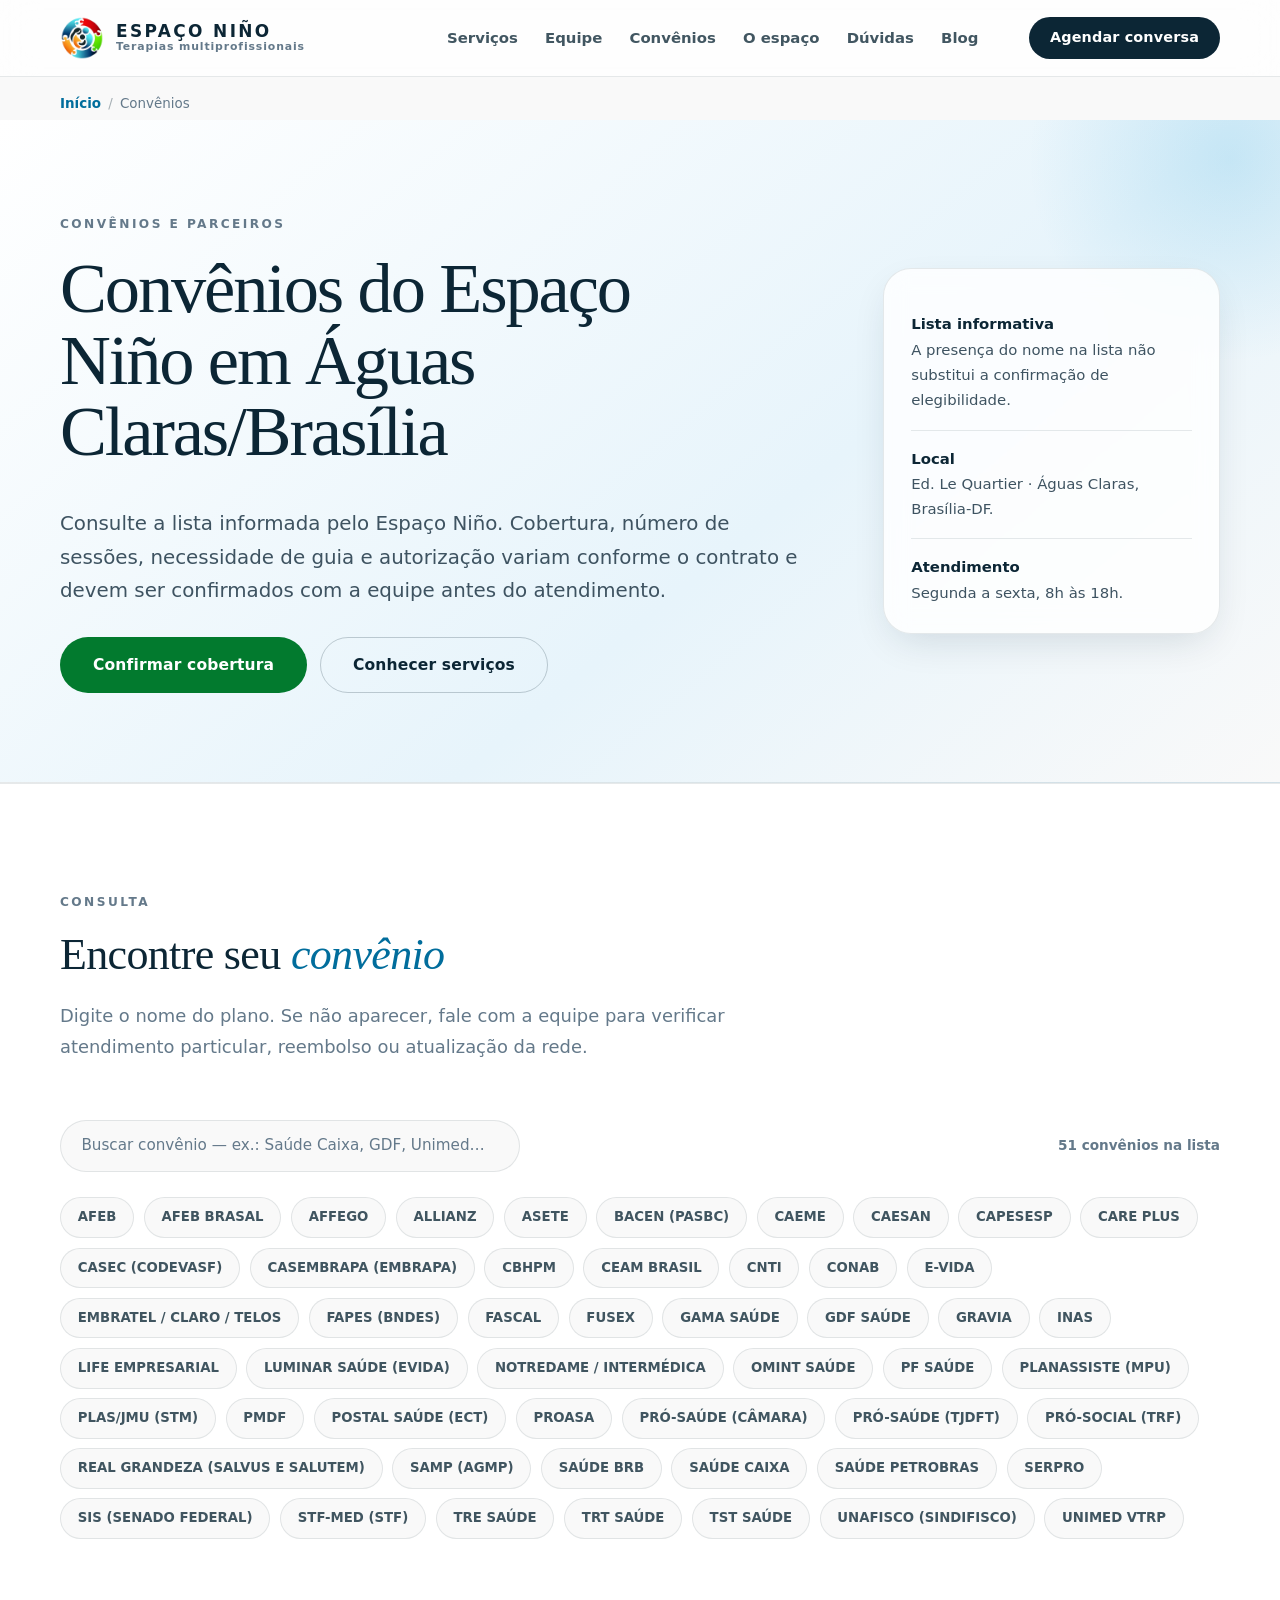
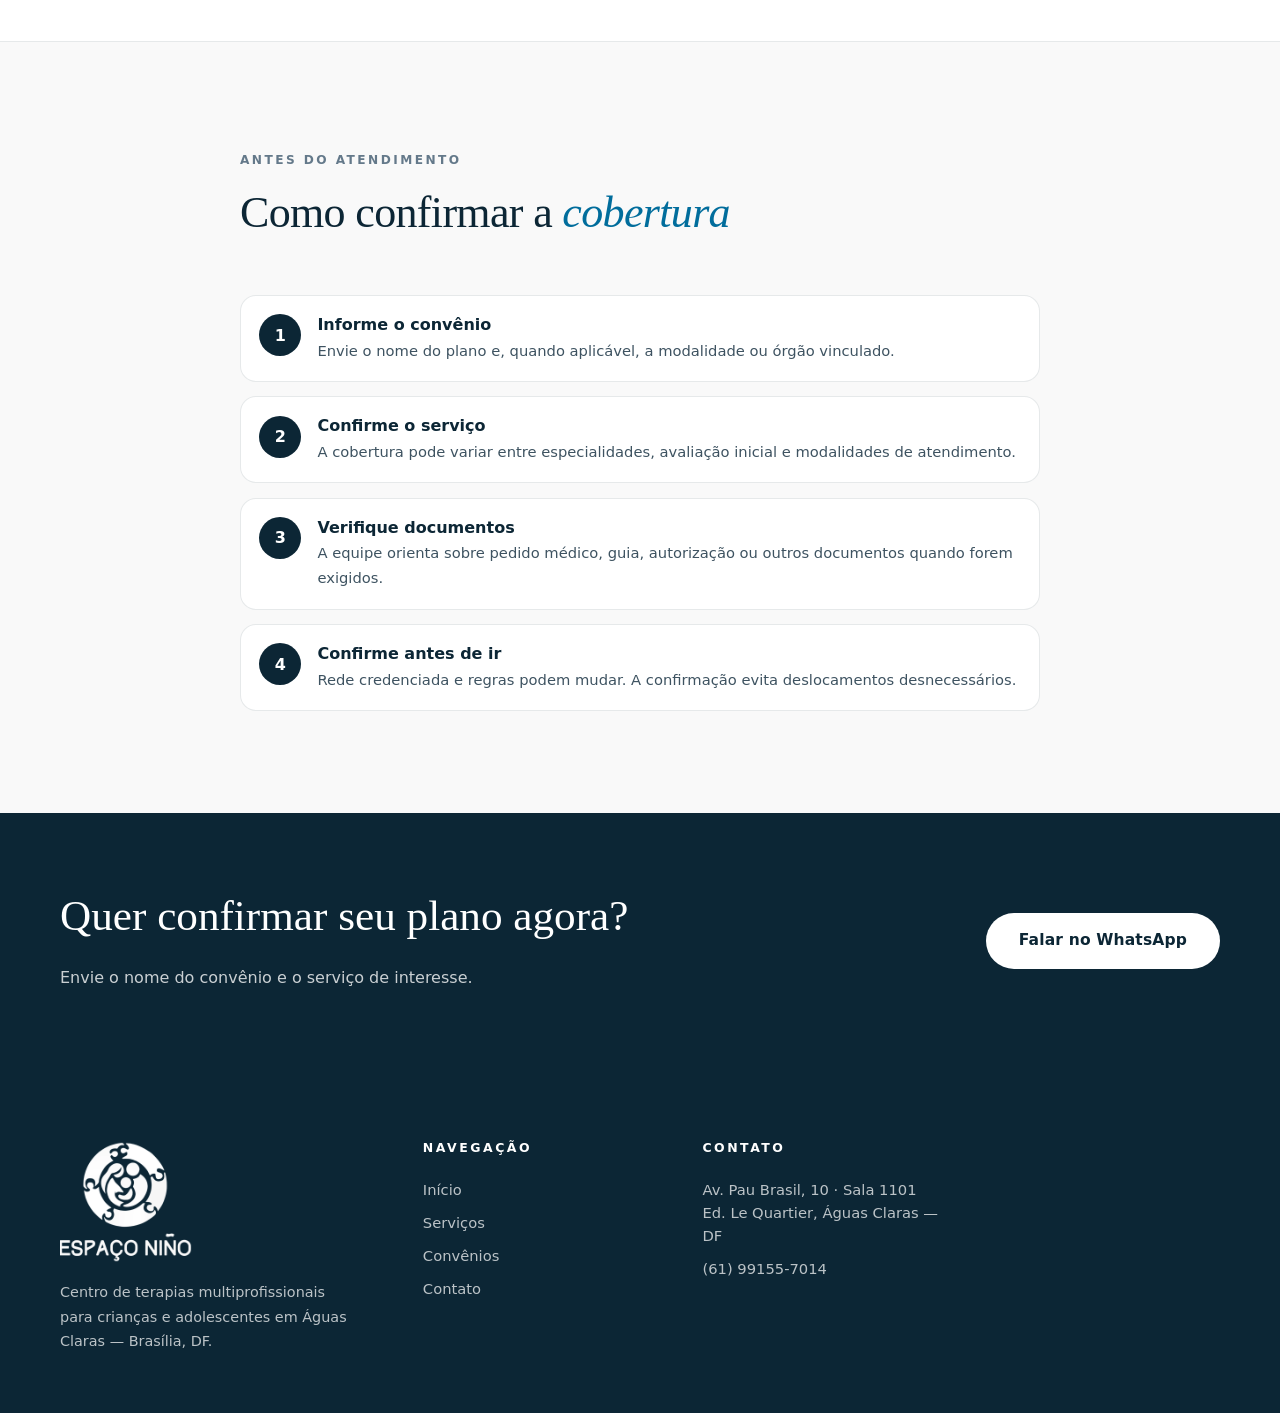
==== commit 929d2e5c: "Restore full site navigation on convenios/index.html" ====
--- a/convenios/index.html
+++ b/convenios/index.html
@@ -35,20 +35,52 @@
   <div class="container site-header__inner">
     <a class="brand" href="../index.html" aria-label="Espaço Niño — página inicial">
       <img class="brand__icon" src="../assets/marca-icone.webp" alt="" width="44" height="44">
-      <span class="brand__text"><span class="brand__name">Espaço&nbsp;Niño</span><span class="brand__tag">Terapias multiprofissionais</span></span>
+      <span class="brand__text">
+        <span class="brand__name">Espaço&nbsp;Niño</span>
+        <span class="brand__tag">Terapias multiprofissionais</span>
+      </span>
     </a>
-    <nav class="site-nav" aria-label="Navegação principal"><ul>
-      <li><a href="../servicos/">Serviços</a></li>
-      <li><a href="./" aria-current="page">Convênios</a></li>
-      <li><a href="../index.html#equipe">Equipe</a></li>
-      <li><a href="../index.html#contato">Contato</a></li>
-    </ul></nav>
-    <a class="btn btn--primary btn--sm site-header__cta" href="https://wa.me/5561991557014?text=Ol%C3%A1%21%20Gostaria%20de%20confirmar%20meu%20conv%C3%AAnio%20no%20Espa%C3%A7o%20Ni%C3%B1o." target="_blank" rel="noopener">Confirmar convênio</a>
-    <button class="nav-toggle" type="button" aria-expanded="false" aria-controls="menu-mobile" aria-label="Abrir menu"><span class="nav-toggle__bar"></span><span class="nav-toggle__bar"></span></button>
+
+    <nav class="site-nav" aria-label="Navegação principal">
+      <ul>
+        <li><a href="../servicos/">Serviços</a></li>
+        <li><a href="../index.html#equipe">Equipe</a></li>
+        <li><a href="../convenios/" aria-current="page">Convênios</a></li>
+        <li><a href="../index.html#galeria">O espaço</a></li>
+        <li><a href="../index.html#duvidas">Dúvidas</a></li>
+        <li><a href="https://espaconinoterapias.blogspot.com" target="_blank" rel="noopener">Blog <svg class="ic ic--ext" aria-hidden="true"><use href="#i-ext"/></svg></a></li>
+      </ul>
+    </nav>
+
+    <a class="btn btn--primary btn--sm site-header__cta" href="https://wa.me/5561991557014?text=Ol%C3%A1!%20Gostaria%20de%20agendar%20uma%20conversa%20com%20a%20equipe%20do%20Espa%C3%A7o%20Ni%C3%B1o." target="_blank" rel="noopener">
+      Agendar conversa
+    </a>
+
+    <button class="nav-toggle" type="button" aria-expanded="false" aria-controls="menu-mobile" aria-label="Abrir menu">
+      <span class="nav-toggle__bar"></span>
+      <span class="nav-toggle__bar"></span>
+    </button>
   </div>
-  <div class="mobile-menu" id="menu-mobile" hidden><nav aria-label="Navegação principal (celular)"><ul>
-    <li><a href="../servicos/">Serviços</a></li><li><a href="./">Convênios</a></li><li><a href="../index.html#equipe">Equipe</a></li><li><a href="../index.html#contato">Contato</a></li>
-  </ul></nav></div>
+
+  <div class="mobile-menu" id="menu-mobile" hidden>
+    <nav aria-label="Navegação principal (celular)">
+      <ul>
+        <li><a href="../servicos/">Serviços</a></li>
+        <li><a href="../index.html#quem-somos">Quem somos</a></li>
+        <li><a href="../index.html#equipe">Equipe</a></li>
+        <li><a href="../index.html#jornada">Como funciona</a></li>
+        <li><a href="../convenios/">Convênios</a></li>
+        <li><a href="../index.html#galeria">O espaço</a></li>
+        <li><a href="../index.html#duvidas">Dúvidas</a></li>
+        <li><a href="../index.html#contato">Contato</a></li>
+        <li><a href="https://espaconinoterapias.blogspot.com" target="_blank" rel="noopener">Blog <svg class="ic ic--ext" aria-hidden="true"><use href="#i-ext"/></svg></a></li>
+      </ul>
+      <a class="btn btn--wa btn--block" href="https://wa.me/5561991557014?text=Ol%C3%A1!%20Gostaria%20de%20conversar%20com%20a%20equipe%20do%20Espa%C3%A7o%20Ni%C3%B1o." target="_blank" rel="noopener">
+        <svg class="ic" aria-hidden="true"><use href="#i-wa"/></svg> Conversar no WhatsApp
+      </a>
+      <p class="mobile-menu__note">Ed. Le Quartier · Av. Pau Brasil, 10, Sala 1101<br>Águas Claras — Brasília, DF</p>
+    </nav>
+  </div>
 </header>
 <main id="conteudo">
   <nav class="breadcrumbs container" aria-label="Navegação estrutural"><ol><li><a href="../index.html">Início</a></li><li aria-current="page">Convênios</li></ol></nav>
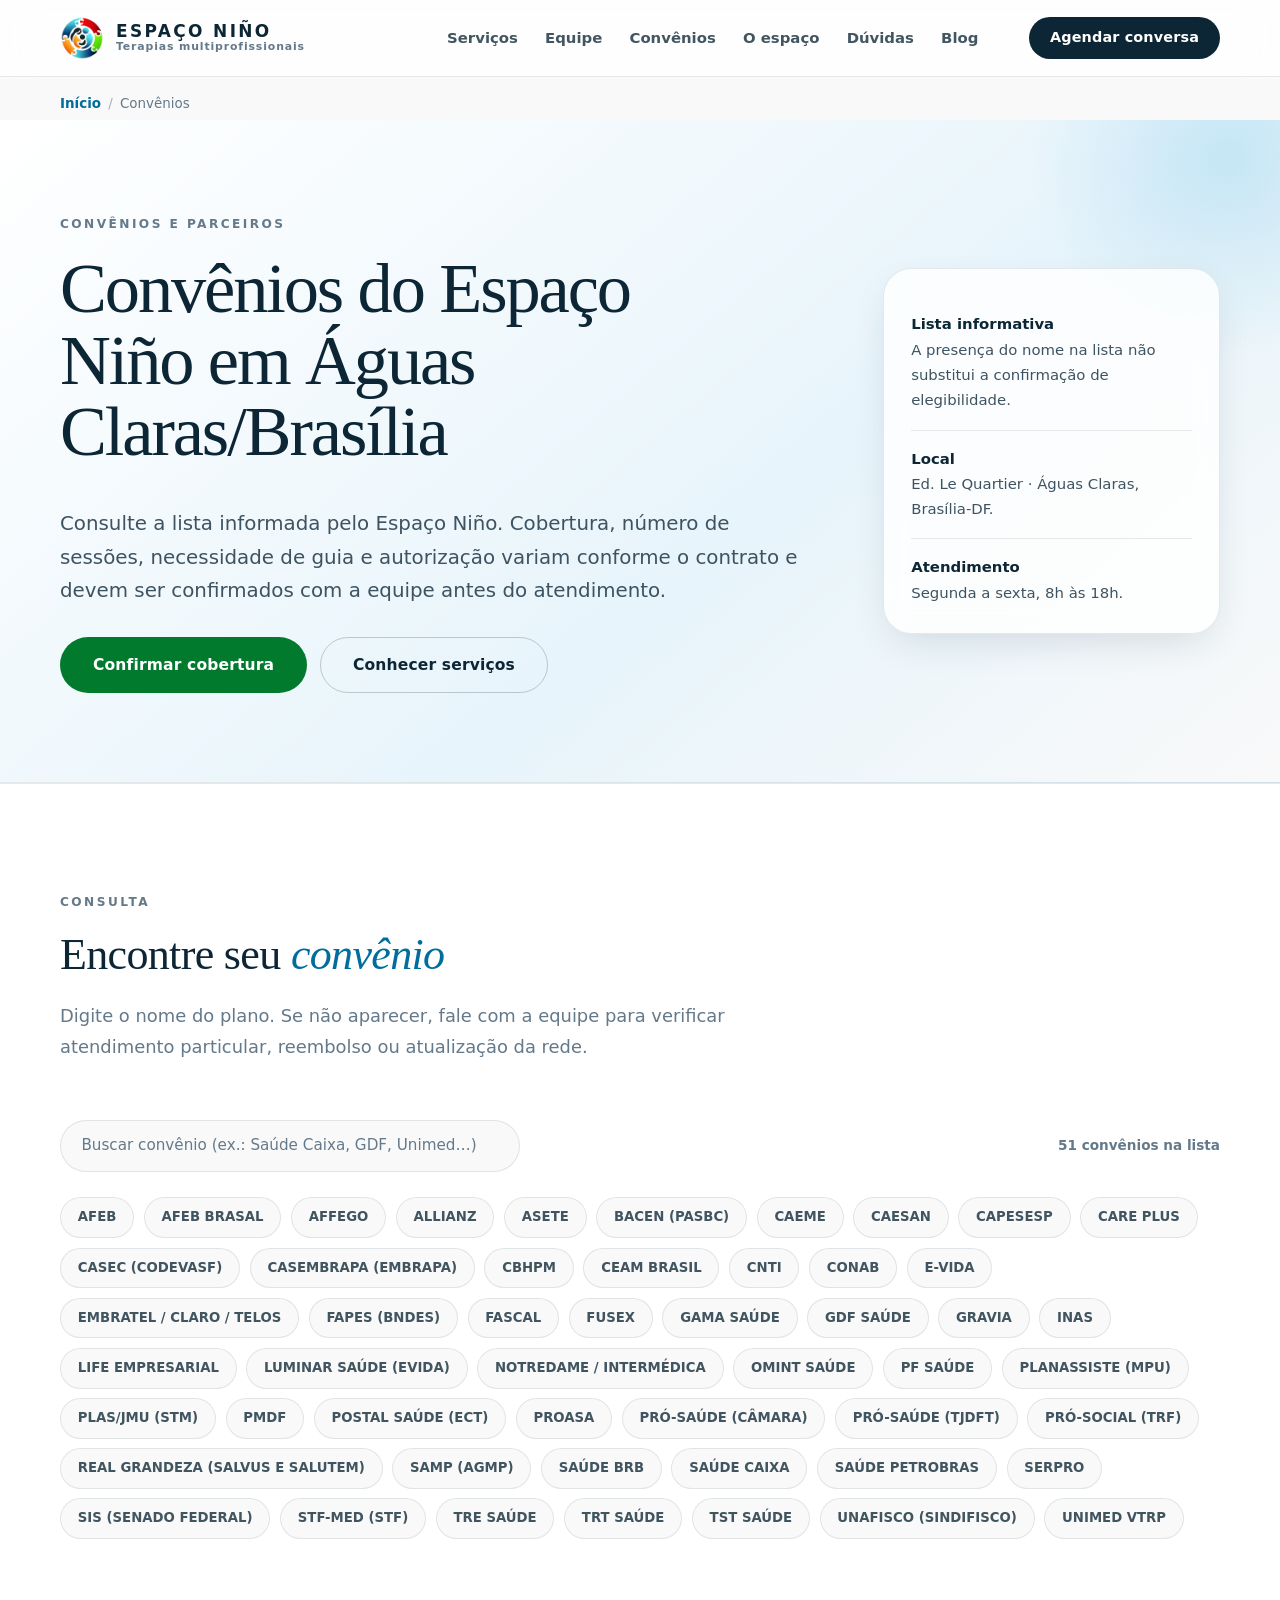
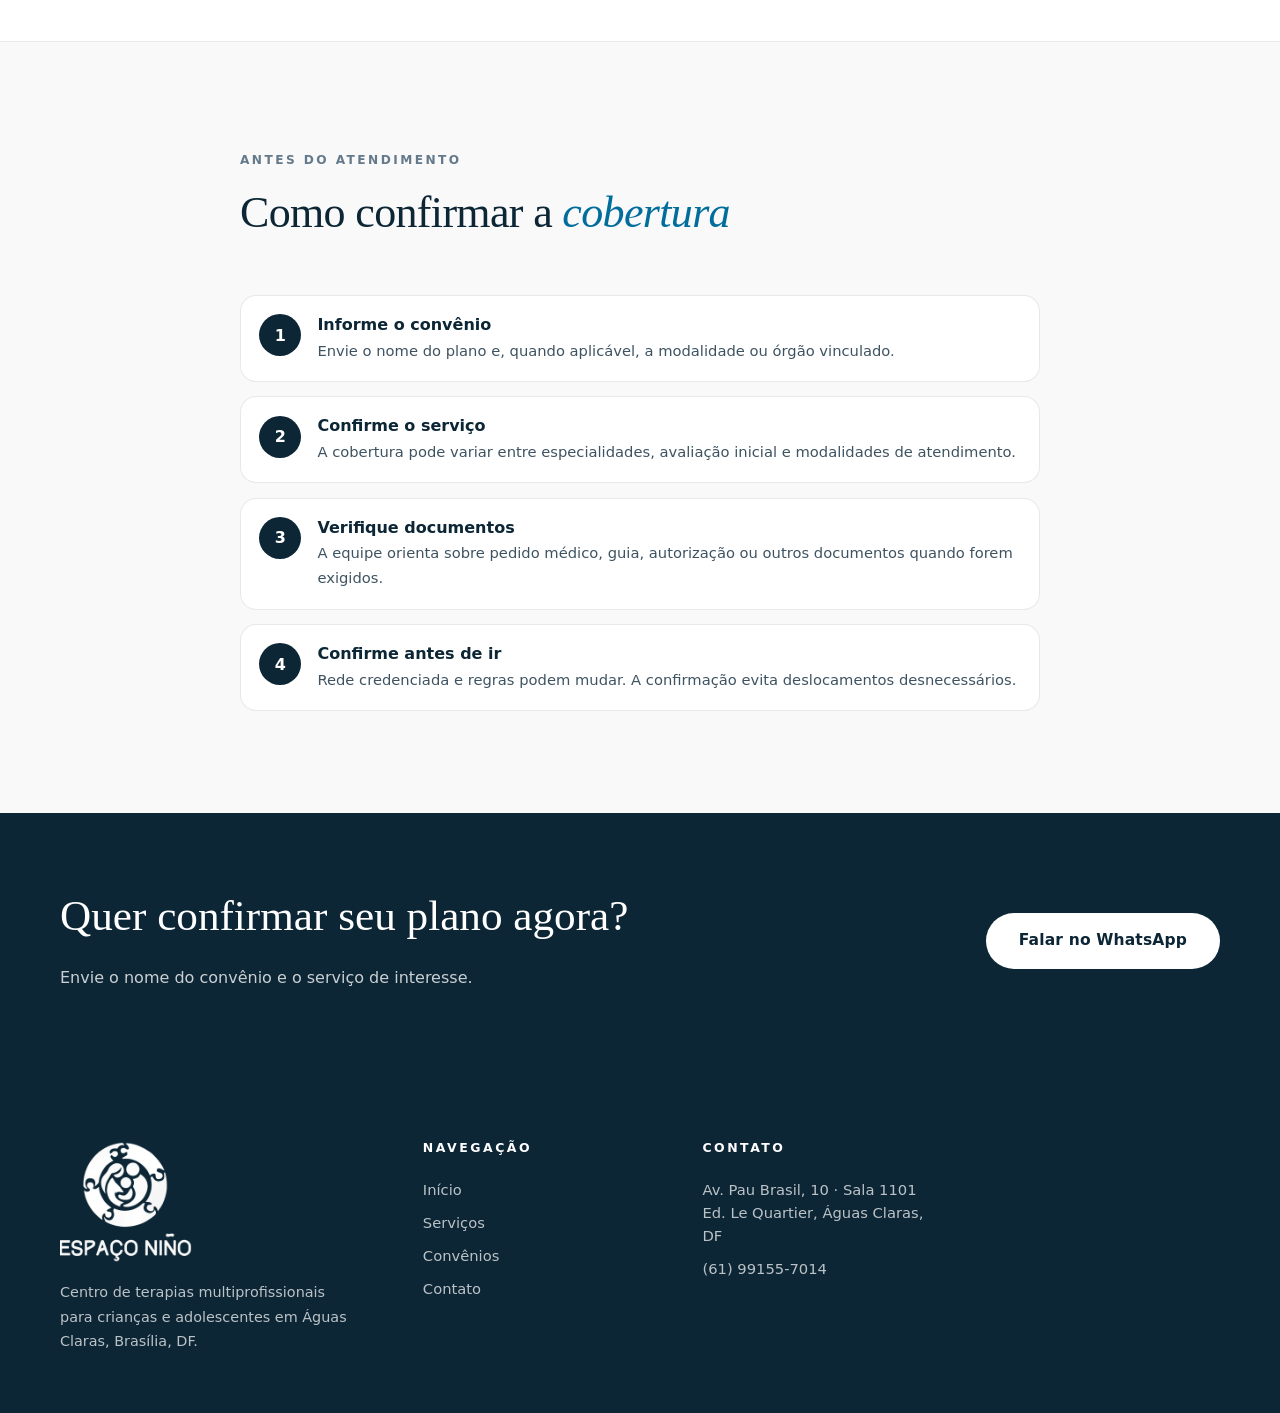
==== commit 2b51da0a: "Revisa textos e remove marcas artificiais de redação" ====
--- a/convenios/index.html
+++ b/convenios/index.html
@@ -33,7 +33,7 @@
 <a class="skip-link" href="#conteudo">Ir para o conteúdo principal</a>
 <header class="site-header" id="topo">
   <div class="container site-header__inner">
-    <a class="brand" href="../index.html" aria-label="Espaço Niño — página inicial">
+    <a class="brand" href="../index.html" aria-label="Espaço Niño, página inicial">
       <img class="brand__icon" src="../assets/marca-icone.webp" alt="" width="44" height="44">
       <span class="brand__text">
         <span class="brand__name">Espaço&nbsp;Niño</span>
@@ -78,7 +78,7 @@
       <a class="btn btn--wa btn--block" href="https://wa.me/5561991557014?text=Ol%C3%A1!%20Gostaria%20de%20conversar%20com%20a%20equipe%20do%20Espa%C3%A7o%20Ni%C3%B1o." target="_blank" rel="noopener">
         <svg class="ic" aria-hidden="true"><use href="#i-wa"/></svg> Conversar no WhatsApp
       </a>
-      <p class="mobile-menu__note">Ed. Le Quartier · Av. Pau Brasil, 10, Sala 1101<br>Águas Claras — Brasília, DF</p>
+      <p class="mobile-menu__note">Ed. Le Quartier · Av. Pau Brasil, 10, Sala 1101<br>Águas Claras, Brasília, DF</p>
     </nav>
   </div>
 </header>
@@ -110,7 +110,7 @@
         <p class="section__lead">Digite o nome do plano. Se não aparecer, fale com a equipe para verificar atendimento particular, reembolso ou atualização da rede.</p>
       </header>
       <div class="plans__tools reveal">
-        <label class="search" for="busca-convenio"><input type="search" id="busca-convenio" placeholder="Buscar convênio — ex.: Saúde Caixa, GDF, Unimed…" autocomplete="off"></label>
+        <label class="search" for="busca-convenio"><input type="search" id="busca-convenio" placeholder="Buscar convênio (ex.: Saúde Caixa, GDF, Unimed…)" autocomplete="off"></label>
         <p class="plans__count" id="contador-convenios" aria-live="polite">51 convênios na lista</p>
       </div>
       <ul class="plans__list" id="lista-convenios">
@@ -186,9 +186,9 @@
   <section class="service-cta" aria-label="Contato sobre convênios"><div class="container service-cta__inner"><div><h2>Quer confirmar seu plano agora?</h2><p>Envie o nome do convênio e o serviço de interesse.</p></div><a class="btn btn--light btn--lg" href="https://wa.me/5561991557014?text=Ol%C3%A1%21%20Gostaria%20de%20confirmar%20meu%20conv%C3%AAnio%20e%20o%20servi%C3%A7o%20de%20interesse." target="_blank" rel="noopener">Falar no WhatsApp</a></div></section>
 </main>
 <footer class="footer"><div class="container footer__grid">
-  <div class="footer__brand"><img src="../assets/logo-espaco-nino-branca.webp" alt="Espaço Niño" width="150" height="140" loading="lazy"><p>Centro de terapias multiprofissionais para crianças e adolescentes em Águas Claras — Brasília, DF.</p></div>
+  <div class="footer__brand"><img src="../assets/logo-espaco-nino-branca.webp" alt="Espaço Niño" width="150" height="140" loading="lazy"><p>Centro de terapias multiprofissionais para crianças e adolescentes em Águas Claras, Brasília, DF.</p></div>
   <div class="footer__col"><h3>Navegação</h3><ul><li><a href="../index.html">Início</a></li><li><a href="../servicos/">Serviços</a></li><li><a href="./">Convênios</a></li><li><a href="../index.html#contato">Contato</a></li></ul></div>
-  <div class="footer__col"><h3>Contato</h3><ul><li>Av. Pau Brasil, 10 · Sala 1101<br>Ed. Le Quartier, Águas Claras — DF</li><li><a href="https://wa.me/5561991557014" target="_blank" rel="noopener">(61) 99155-7014</a></li></ul></div>
+  <div class="footer__col"><h3>Contato</h3><ul><li>Av. Pau Brasil, 10 · Sala 1101<br>Ed. Le Quartier, Águas Claras, DF</li><li><a href="https://wa.me/5561991557014" target="_blank" rel="noopener">(61) 99155-7014</a></li></ul></div>
 </div></footer>
 <script src="../js/main.js" defer></script>
 </body>
--- a/css/main.css
+++ b/css/main.css
@@ -1,4 +1,4 @@
-:root{--rio: #0194D4;--mata: #039739;--sol: #E4C333;--coral: #C31C13;--paper: #F9F9F9;--white: #FFFFFF;--ink: #0C2635;--ink-2: #16405A;--body: #3E5361;--muted: #64798a;--rio-deep: #016D9C;--mata-deep: #027A2E;--sol-deep: #8F7112;--rio-tint: #E7F4FB;--mata-tint: #E6F5EC;--sol-tint: #FBF4D9;--coral-tint: #FAEAE8;--hairline: rgba(12, 38, 53, 0.10);--radius: 20px;--radius-lg: 28px;--shadow-sm: 0 2px 10px rgba(12, 38, 53, 0.06);--shadow-md: 0 14px 40px -12px rgba(12, 38, 53, 0.16);--shadow-lg: 0 30px 70px -20px rgba(12, 38, 53, 0.28);--font-display: "Fraunces", Georgia, "Times New Roman", serif;--font-sans: "Garet", "Plus Jakarta Sans", "Segoe UI", system-ui, -apple-system, sans-serif;--font-caps: "Big Shoulders Display", var(--font-sans);--ease: cubic-bezier(0.22, 0.61, 0.25, 1)}*,*::before,*::after{box-sizing:border-box}html{scroll-behavior:smooth;-webkit-text-size-adjust:100%}body{margin:0;font-family:var(--font-sans);font-size:1rem;line-height:1.7;color:var(--body);background:var(--paper);-webkit-font-smoothing:antialiased;text-rendering:optimizeLegibility}img{max-width:100%;height:auto;display:block}ul,ol{margin:0;padding:0;list-style:none}p{margin:0 0 1em}h1,h2,h3,h4{margin:0 0 .5em;color:var(--ink);line-height:1.2}h3,h4{font-family:var(--font-sans);font-weight:700}a{color:var(--rio-deep);text-decoration:none}hr{border:0;border-top:1px solid var(--hairline)}strong{color:var(--ink);font-weight:700}::selection{background:var(--rio-tint);color:var(--ink)}:focus-visible{outline:2px solid var(--rio);outline-offset:3px;border-radius:4px}[id]{scroll-margin-top:96px}.visually-hidden{position:absolute !important;width:1px;height:1px;margin:-1px;padding:0;overflow:hidden;clip:rect(0 0 0 0);white-space:nowrap;border:0}.skip-link{position:fixed;top:12px;left:12px;z-index:200;padding:.7rem 1.2rem;background:var(--ink);color:var(--white);border-radius:999px;font-weight:600;font-size:.9rem;transform:translateY(-200%);transition:transform .25s var(--ease)}.skip-link:focus{transform:none}.ic{width:1.15em;height:1.15em;flex:none;fill:none;stroke:currentColor;stroke-width:1.7;stroke-linecap:round;stroke-linejoin:round;vertical-align:-0.18em}.container{width:min(1160px,100% - 2.6rem);margin-inline:auto}.container--narrow{width:min(800px,100% - 2.6rem)}.section{padding-block:clamp(4.2rem,8vw,7rem)}.section--white{background:var(--white);border-block:1px solid var(--hairline)}.section__head{max-width:720px;margin-bottom:clamp(2.4rem,5vw,3.6rem)}.section__head--onink .section__title{color:var(--white)}.section__title{font-family:var(--font-display);font-weight:520;font-size:clamp(1.9rem,3.6vw,2.75rem);letter-spacing:-0.015em;line-height:1.12}.section__title em{font-style:italic;color:var(--rio-deep)}.section__lead{font-size:clamp(1.02rem,1.5vw,1.12rem);color:var(--muted);max-width:60ch}.eyebrow{display:inline-flex;align-items:center;gap:.65rem;margin:0 0 1.1rem;font-size:.76rem;font-weight:700;letter-spacing:.16em;text-transform:uppercase;color:var(--muted)}.eyebrow__dots{display:inline-grid;grid-template-columns:repeat(2, 5px);gap:3px}.eyebrow__dots i{width:5px;height:5px;border-radius:50%}.eyebrow__dots i:nth-child(1){background:var(--rio)}.eyebrow__dots i:nth-child(2){background:var(--mata)}.eyebrow__dots i:nth-child(3){background:var(--sol)}.eyebrow__dots i:nth-child(4){background:var(--coral)}.eyebrow--onink{color:hsla(0,0%,100%,.66)}.textlink{display:inline-flex;align-items:center;gap:.4rem;font-weight:700;font-size:.92rem;color:var(--rio-deep)}.textlink .ic{transition:transform .3s var(--ease)}.textlink:hover .ic{transform:translateX(4px)}.textlink--onink{color:var(--white)}.dot{display:inline-block;width:9px;height:9px;border-radius:50%;flex:none}.dot--rio{background:var(--rio)}.dot--mata{background:var(--mata)}.dot--sol{background:var(--sol)}.btn{display:inline-flex;align-items:center;justify-content:center;gap:.55rem;min-height:50px;padding:.7rem 1.7rem;border:1.5px solid rgba(0,0,0,0);border-radius:999px;font-family:var(--font-sans);font-size:.97rem;font-weight:700;letter-spacing:.01em;line-height:1.2;cursor:pointer;transition:transform .28s var(--ease),box-shadow .28s var(--ease),background-color .28s var(--ease),border-color .28s var(--ease),color .28s var(--ease)}.btn .ic{width:1.2em;height:1.2em}.btn--primary{background:var(--ink);color:var(--white)}.btn--primary:hover{background:var(--ink-2);transform:translateY(-2px);box-shadow:var(--shadow-md)}.btn--ghost{background:rgba(0,0,0,0);border-color:rgba(12,38,53,.22);color:var(--ink)}.btn--ghost:hover{background:var(--white);border-color:var(--rio);color:var(--rio-deep);transform:translateY(-2px);box-shadow:var(--shadow-sm)}.btn--wa{background:var(--mata-deep);color:var(--white)}.btn--wa:hover{background:#036a28;transform:translateY(-2px);box-shadow:0 16px 34px -12px rgba(3,122,46,.55)}.btn--sm{min-height:42px;padding:.45rem 1.25rem;font-size:.9rem}.btn--lg{min-height:56px;padding:.85rem 2rem}.btn--block{width:100%}.btn:active{transform:translateY(0)}.topbar{background:var(--ink);color:hsla(0,0%,100%,.82);font-size:.8rem}.topbar__inner{display:flex;align-items:center;justify-content:space-between;gap:1.5rem;min-height:40px;padding-block:.35rem}.topbar__item{display:inline-flex;align-items:center;gap:.45rem;color:inherit;white-space:nowrap}.topbar__item .ic{width:1em;height:1em;opacity:.85}.topbar a.topbar__item:hover{color:var(--white)}@media(max-width: 860px){.topbar__hours{display:none}}@media(max-width: 640px){.topbar__inner{justify-content:center}.topbar__item:not(:first-child){display:none}.topbar__item span{white-space:normal;text-align:center;line-height:1.35}}.site-header{position:sticky;top:0;z-index:90;background:hsla(0,0%,100%,.74);-webkit-backdrop-filter:blur(18px) saturate(1.5);backdrop-filter:blur(18px) saturate(1.5)}@supports not (backdrop-filter: blur(1px)){.site-header{background:hsla(0,0%,100%,.96)}}.site-header{border-bottom:1px solid var(--hairline);transition:box-shadow .3s var(--ease)}.site-header.is-scrolled{box-shadow:var(--shadow-md)}.site-header__inner{display:flex;align-items:center;gap:1.6rem;min-height:76px}.site-header__cta{margin-left:.4rem}@media(max-width: 1080px){.site-header__cta{display:none}}.brand{display:inline-flex;align-items:center;gap:.75rem;margin-right:auto}.brand__icon{width:44px;height:44px}.brand__text{display:flex;flex-direction:column;line-height:1.15}.brand__name{font-weight:800;font-size:1.06rem;letter-spacing:.14em;text-transform:uppercase;color:var(--ink)}.brand__tag{font-size:.68rem;font-weight:600;letter-spacing:.08em;color:var(--muted)}@media(max-width: 640px){.brand__tag{display:none}.brand__name{font-size:.98rem}}.site-nav ul{display:flex;gap:1.7rem}.site-nav a{position:relative;padding-block:.4rem;font-size:.93rem;font-weight:600;color:rgba(12,38,53,.78)}.site-nav a::after{content:"";position:absolute;left:0;right:0;bottom:0;height:2.5px;border-radius:2px;background:linear-gradient(90deg, var(--rio), var(--mata), var(--sol), var(--coral));transform:scaleX(0);transform-origin:left;transition:transform .32s var(--ease)}.site-nav a:hover{color:var(--ink)}.site-nav a:hover::after{transform:scaleX(1)}@media(max-width: 1080px){.site-nav{display:none}}.nav-toggle{display:none;position:relative;width:46px;height:46px;border:1.5px solid rgba(12,38,53,.2);border-radius:50%;background:rgba(0,0,0,0);cursor:pointer}.nav-toggle__bar{position:absolute;left:50%;top:50%;width:18px;height:2px;border-radius:2px;background:var(--ink);transition:transform .3s var(--ease)}.nav-toggle__bar:nth-child(1){transform:translate(-50%, calc(-50% - 3.5px))}.nav-toggle__bar:nth-child(2){transform:translate(-50%, calc(-50% + 3.5px))}.nav-toggle[aria-expanded=true] .nav-toggle__bar:nth-child(1){transform:translate(-50%, -50%) rotate(45deg)}.nav-toggle[aria-expanded=true] .nav-toggle__bar:nth-child(2){transform:translate(-50%, -50%) rotate(-45deg)}@media(max-width: 1080px){.nav-toggle{display:block}}.mobile-menu{position:absolute;top:100%;left:0;right:0;background:hsla(0,0%,100%,.9);-webkit-backdrop-filter:blur(18px) saturate(1.5);backdrop-filter:blur(18px) saturate(1.5)}@supports not (backdrop-filter: blur(1px)){.mobile-menu{background:hsla(0,0%,100%,.96)}}.mobile-menu{border-bottom:1px solid var(--hairline);box-shadow:var(--shadow-lg);padding:1.4rem clamp(1.3rem,5vw,2.2rem) 1.8rem;animation:menu-in .35s var(--ease)}.mobile-menu ul{margin-bottom:1.2rem}.mobile-menu li+li{border-top:1px solid var(--hairline)}.mobile-menu a:not(.btn){display:block;padding:.85rem .2rem;font-size:1.02rem;font-weight:600;color:var(--ink)}.mobile-menu__note{margin:1.1rem 0 0;font-size:.82rem;color:var(--muted);text-align:center;line-height:1.55}@keyframes menu-in{from{opacity:0;transform:translateY(-8px)}to{opacity:1;transform:none}}.hero{position:relative;overflow:hidden;padding:clamp(3.4rem,6.5vw,5.8rem) 0 clamp(4rem,8vw,6.8rem)}.hero::after{content:"";position:absolute;inset:0;pointer-events:none;opacity:.05;background-image:url("data:image/svg+xml,%3Csvg xmlns='http://www.w3.org/2000/svg' width='160' height='160'%3E%3Cfilter id='n'%3E%3CfeTurbulence type='fractalNoise' baseFrequency='0.9' numOctaves='2'/%3E%3C/filter%3E%3Crect width='160' height='160' filter='url(%23n)'/%3E%3C/svg%3E")}.hero__aurora{position:absolute;inset:0;pointer-events:none}.hero__aurora .aurora{position:absolute;border-radius:50%;filter:blur(80px);opacity:.55}.hero__aurora .aurora--rio{width:620px;height:620px;top:-260px;right:-160px;background:var(--rio-tint)}.hero__aurora .aurora--sol{width:420px;height:420px;bottom:-200px;left:-140px;background:var(--sol-tint)}.hero__aurora .aurora--mata{width:380px;height:380px;top:30%;left:34%;background:var(--mata-tint);opacity:.4}.hero__grid{position:relative;z-index:1;display:grid;grid-template-columns:minmax(0, 1.05fr) minmax(0, 0.95fr);gap:clamp(2.5rem,5vw,4.5rem);align-items:center}@media(max-width: 860px){.hero__grid{grid-template-columns:1fr}}.hero__title{font-family:var(--font-display);font-weight:500;font-size:clamp(2.5rem,5.6vw,4.15rem);line-height:1.06;letter-spacing:-0.02em;margin-bottom:.5em}.hero__title em{font-style:italic;font-weight:480;color:var(--rio-deep)}.hero .lead{font-size:clamp(1.05rem,1.7vw,1.19rem);max-width:54ch;color:var(--body)}.hero__actions{display:flex;flex-wrap:wrap;gap:.8rem;margin-top:1.9rem}@media(max-width: 640px){.hero__actions{flex-direction:column;align-items:stretch}}.hero__proof{display:flex;flex-wrap:wrap;gap:.65rem 1.6rem;margin-top:1.9rem;padding-top:1.6rem;border-top:1px solid var(--hairline)}.hero__proof li{display:inline-flex;align-items:center;gap:.45rem;font-size:.9rem;font-weight:600;color:rgba(12,38,53,.75)}.hero__proof li .ic{color:var(--mata-deep);width:1.05em;height:1.05em}.hero__visual{position:relative;display:grid;place-items:center;min-height:480px}@media(max-width: 860px){.hero__visual{min-height:min(88vw,400px);margin-top:0}}.orbit{position:absolute;inset:0;margin:auto;width:min(520px,100%);aspect-ratio:1}.orbit__ring{position:absolute;inset:0;margin:auto;border-radius:50%}.orbit__ring--1{width:100%;height:100%;background:conic-gradient(var(--rio), var(--mata), var(--sol), var(--coral), var(--rio));-webkit-mask:radial-gradient(farthest-side, transparent calc(100% - 1.5px), #000 calc(100% - 1px));mask:radial-gradient(farthest-side, transparent calc(100% - 1.5px), #000 calc(100% - 1px));opacity:.65;animation:orbit-spin 90s linear infinite}.orbit__ring--2{width:74%;height:74%;border:1px solid rgba(12,38,53,.1)}.orbit__ring--3{width:48%;height:48%;border:1px dashed rgba(12,38,53,.12)}.orbit__spin{position:absolute;border-radius:50%;animation:orbit-spin linear infinite}.orbit__spin--a{inset:0;animation-duration:52s}.orbit__spin--b{inset:13%;animation-duration:70s;animation-direction:reverse;animation-delay:-18s}.orbit__spin--c{inset:13%;animation-duration:46s;animation-delay:-32s}.orbit__spin--d{inset:26%;animation-duration:60s;animation-direction:reverse;animation-delay:-9s}.orbit__dot{position:absolute;top:0;left:50%;width:13px;height:13px;border-radius:50%;transform:translate(-50%, -50%);border:2.5px solid var(--white)}.orbit__dot--rio{background:var(--rio);box-shadow:0 0 0 5px rgba(1,148,212,.14)}.orbit__dot--mata{background:var(--mata);box-shadow:0 0 0 5px rgba(3,151,57,.14)}.orbit__dot--sol{background:var(--sol);box-shadow:0 0 0 5px rgba(228,195,51,.2)}.orbit__dot--coral{background:var(--coral);box-shadow:0 0 0 5px rgba(195,28,19,.12)}@media(max-width: 860px){.orbit{display:none}}@keyframes orbit-spin{to{transform:rotate(1turn)}}.hero-card{position:relative;z-index:2;width:min(370px,100%);padding:1.8rem 1.7rem 1.6rem;border-radius:var(--radius-lg);background:hsla(0,0%,100%,.72);-webkit-backdrop-filter:blur(18px) saturate(1.5);backdrop-filter:blur(18px) saturate(1.5)}@supports not (backdrop-filter: blur(1px)){.hero-card{background:hsla(0,0%,100%,.96)}}.hero-card{border:1px solid hsla(0,0%,100%,.85);box-shadow:var(--shadow-lg)}.hero-card__head{display:flex;align-items:center;gap:.65rem;margin-bottom:.4rem}.hero-card__head img{width:30px;height:30px}.hero-card__head h2{margin:0;font-size:1.12rem;font-weight:800;letter-spacing:.01em}.hero-card__sub{font-size:.88rem;color:var(--muted);margin-bottom:1rem}.hero-card__list{display:grid;gap:.65rem}.hero-card__list li{display:flex;align-items:center;gap:.7rem;font-size:.94rem;font-weight:600;color:var(--ink)}.hero-card__rule{margin:1.2rem 0 .9rem}.hero-card__note{display:flex;align-items:flex-start;gap:.5rem;font-size:.8rem;color:var(--muted);margin-bottom:1.1rem}.hero-card__note .ic{margin-top:.15em}.marquee{display:flex;overflow:hidden;padding-block:1rem;border-block:1px solid var(--hairline);background:var(--white);-webkit-mask:linear-gradient(90deg, transparent, #000 8%, #000 92%, transparent);mask:linear-gradient(90deg, transparent, #000 8%, #000 92%, transparent)}.marquee__track{display:flex;align-items:center;gap:2.6rem;padding-right:2.6rem;flex:none;animation:marquee 38s linear infinite}.marquee__track span{font-size:.78rem;font-weight:700;letter-spacing:.17em;text-transform:uppercase;color:rgba(12,38,53,.55);white-space:nowrap}.marquee__track i{width:5px;height:5px;border-radius:50%;flex:none}.marquee__track i:nth-of-type(4n + 1){background:var(--rio)}.marquee__track i:nth-of-type(4n + 2){background:var(--mata)}.marquee__track i:nth-of-type(4n + 3){background:var(--sol)}.marquee__track i:nth-of-type(4n){background:var(--coral)}@keyframes marquee{to{transform:translateX(-100%)}}.essentials__grid{display:grid;grid-template-columns:repeat(3, 1fr);gap:1.4rem}@media(max-width: 860px){.essentials__grid{grid-template-columns:1fr}}.ess-card{padding:1.9rem 1.8rem;background:var(--paper);border:1px solid var(--hairline);border-radius:var(--radius);transition:transform .35s var(--ease),box-shadow .35s var(--ease),border-color .35s var(--ease)}.ess-card:hover{transform:translateY(-5px);box-shadow:var(--shadow-md);border-color:rgba(12,38,53,.16)}.ess-card__icon{display:inline-grid;place-items:center;width:52px;height:52px;border-radius:16px;margin-bottom:1.1rem}.ess-card__icon .ic{width:24px;height:24px}.ess-card__icon--rio{background:var(--rio-tint);color:var(--rio-deep)}.ess-card__icon--mata{background:var(--mata-tint);color:var(--mata-deep)}.ess-card__icon--sol{background:var(--sol-tint);color:var(--sol-deep)}.ess-card h3{font-size:1.12rem;margin-bottom:.4em}.ess-card p{font-size:.94rem;margin-bottom:1rem}.specialties__grid{display:grid;grid-template-columns:repeat(3, 1fr);gap:1.4rem}@media(max-width: 1080px){.specialties__grid{grid-template-columns:repeat(2, 1fr)}}@media(max-width: 640px){.specialties__grid{grid-template-columns:1fr}}.spec-card{--ac: var(--rio);--ac-tint: var(--rio-tint);position:relative;padding:1.9rem 1.8rem 1.7rem;background:var(--white);border:1px solid var(--hairline);border-radius:var(--radius);overflow:hidden;transition:transform .35s var(--ease),box-shadow .35s var(--ease),border-color .35s var(--ease)}.spec-card::before{content:"";position:absolute;top:0;left:0;right:0;height:3px;background:var(--ac);transform:scaleX(0);transform-origin:left;transition:transform .4s var(--ease)}.spec-card:hover{transform:translateY(-6px);box-shadow:var(--shadow-md);border-color:rgba(12,38,53,.15)}.spec-card:hover::before{transform:scaleX(1)}.spec-card:hover .spec-card__icon{background:var(--ac);color:var(--white)}.spec-card__icon{display:inline-grid;place-items:center;width:54px;height:54px;border-radius:16px;margin-bottom:1.15rem;background:var(--ac-tint);color:var(--ac);transition:background-color .35s var(--ease),color .35s var(--ease)}.spec-card__icon .ic{width:25px;height:25px}.spec-card h3{font-size:1.14rem;margin-bottom:.35em}.spec-card p{font-size:.94rem;margin:0}.method{display:flex;align-items:center;gap:1.8rem;margin-top:1.6rem;padding:2rem 2.2rem;background:var(--ink);border-radius:var(--radius-lg);color:hsla(0,0%,100%,.85);background-image:radial-gradient(600px 300px at 90% -40%, rgba(1, 148, 212, 0.28), transparent 70%)}.method__badge{display:grid;place-items:center;flex:none;width:62px;height:62px;border-radius:50%;background:hsla(0,0%,100%,.08);border:1px solid hsla(0,0%,100%,.2);color:var(--sol)}.method__badge .ic{width:27px;height:27px}.method__kicker{font-size:.73rem;font-weight:700;letter-spacing:.16em;text-transform:uppercase;color:hsla(0,0%,100%,.55);margin-bottom:.45rem}.method h3{color:var(--white);font-family:var(--font-display);font-weight:520;font-size:1.5rem;margin-bottom:.35em}.method__body p:last-child{margin:0;font-size:.96rem}.method__cta{flex:none;margin-left:auto;border-color:hsla(0,0%,100%,.35);color:var(--white)}.method__cta:hover{background:var(--white);border-color:var(--white);color:var(--ink)}@media(max-width: 860px){.method{flex-direction:column;align-items:flex-start}.method__cta{margin-left:0}}.ages__grid{display:grid;grid-template-columns:repeat(3, 1fr);gap:1.4rem}@media(max-width: 860px){.ages__grid{grid-template-columns:1fr}}.age-card{padding:2rem 1.9rem;border-radius:var(--radius);background:linear-gradient(170deg, var(--paper), var(--white) 55%);border:1px solid var(--hairline);transition:transform .35s var(--ease),box-shadow .35s var(--ease)}.age-card:hover{transform:translateY(-5px);box-shadow:var(--shadow-md)}.age-card__icon{display:inline-grid;place-items:center;width:50px;height:50px;border-radius:50%;margin-bottom:1.1rem;background:var(--ink);color:var(--sol)}.age-card__icon .ic{width:23px;height:23px}.age-card h3{font-size:1.13rem}.age-card p{font-size:.95rem;margin:0}.journey__steps{--line-top: 9px;display:grid;grid-template-columns:repeat(4, 1fr);gap:2rem 1.8rem;counter-reset:etapa}.journey__steps li{position:relative;padding-top:2.1rem}.journey__steps li::before{content:"";position:absolute;top:var(--line-top);left:0;width:calc(100% + 1.8rem);height:1.5px;background:var(--hairline)}.journey__steps li:last-child::before{width:100%}.journey__steps li::after{content:"";position:absolute;top:calc(var(--line-top) - 4.75px);left:0;width:12px;height:12px;border-radius:50%;background:var(--white);border:3px solid var(--rio)}.journey__steps li:nth-child(2)::after{border-color:var(--mata)}.journey__steps li:nth-child(3)::after{border-color:var(--sol)}.journey__steps li:nth-child(4)::after{border-color:var(--coral)}@media(max-width: 860px){.journey__steps{grid-template-columns:1fr;gap:2.2rem}.journey__steps li{padding:0 0 0 2.4rem}.journey__steps li::before{top:4px;left:5.25px;width:1.5px !important;height:calc(100% + 2.2rem)}.journey__steps li:last-child::before{height:calc(100% - 1rem)}.journey__steps li::after{top:4px;left:0}}.step__num{display:block;font-family:var(--font-display);font-style:italic;font-weight:480;font-size:1.55rem;color:rgba(12,38,53,.32);margin-bottom:.5rem}.step h3{font-size:1.12rem;margin-bottom:.35em}.step p{font-size:.93rem;margin:0}.plans__tools{display:flex;align-items:center;justify-content:space-between;flex-wrap:wrap;gap:1rem;margin-bottom:1.6rem}.plans__count{margin:0;font-size:.85rem;font-weight:600;color:var(--muted)}.plans__list{display:flex;flex-wrap:wrap;gap:.6rem}.plans__list li{padding:.5rem 1.05rem;border:1px solid var(--hairline);border-radius:999px;background:var(--paper);font-size:.83rem;font-weight:600;color:rgba(12,38,53,.78);transition:border-color .25s var(--ease),background-color .25s var(--ease)}.plans__list li:hover{border-color:var(--rio);background:var(--rio-tint)}.plans__list li.is-hidden{display:none}.plans__list li mark{background:var(--sol-tint);color:inherit;border-radius:3px;padding:0 1px}.plans__empty{margin-top:1.6rem;padding:1.8rem;border:1.5px dashed rgba(12,38,53,.2);border-radius:var(--radius);text-align:center}.plans__empty p{margin-bottom:1.1rem}.plans__note{display:flex;align-items:center;gap:.6rem;margin:1.8rem 0 0;font-size:.88rem;color:var(--muted)}.plans__note .ic{color:var(--mata-deep);flex:none}.search{display:flex;align-items:center;gap:.65rem;flex:1 1 340px;max-width:460px;padding:0 1.15rem;min-height:52px;background:var(--paper);border:1.5px solid var(--hairline);border-radius:999px;transition:border-color .25s var(--ease),box-shadow .25s var(--ease)}.search:focus-within{border-color:var(--rio);box-shadow:0 0 0 4px var(--rio-tint);background:var(--white)}.search .ic{color:var(--muted)}.search input{flex:1;min-width:0;border:0;background:rgba(0,0,0,0);font:inherit;font-size:.95rem;color:var(--ink)}.search input:focus{outline:none}.search input::placeholder{color:var(--muted)}.testimonials{position:relative;background:var(--ink);background-image:radial-gradient(700px 340px at 12% -10%, rgba(1, 148, 212, 0.25), transparent 70%),radial-gradient(560px 300px at 95% 110%, rgba(3, 151, 57, 0.16), transparent 70%);color:hsla(0,0%,100%,.82)}.testimonials .section__title em{color:var(--sol)}.testimonials__grid{display:grid;grid-template-columns:repeat(3, 1fr);gap:1.4rem}@media(max-width: 860px){.testimonials__grid{grid-template-columns:1fr}}.testimonials__more{margin:2.2rem 0 0;text-align:center}.quote-card{margin:0;padding:1.9rem 1.8rem;border-radius:var(--radius);background:hsla(0,0%,100%,.055);border:1px solid hsla(0,0%,100%,.13);-webkit-backdrop-filter:blur(8px);backdrop-filter:blur(8px);transition:transform .35s var(--ease),background-color .35s var(--ease)}.quote-card:hover{transform:translateY(-5px);background:hsla(0,0%,100%,.085)}.quote-card__stars{display:flex;gap:.2rem;margin-bottom:1rem;color:var(--sol)}.quote-card__stars .ic{width:16px;height:16px}.quote-card blockquote{margin:0 0 1.2rem;font-family:var(--font-display);font-style:italic;font-weight:420;font-size:1.1rem;line-height:1.55;color:hsla(0,0%,100%,.94)}.quote-card figcaption{font-size:.74rem;font-weight:700;letter-spacing:.13em;text-transform:uppercase;color:hsla(0,0%,100%,.5)}.faq__list{display:grid;gap:.9rem}.faq-item{background:var(--white);border:1px solid var(--hairline);border-radius:var(--radius);transition:border-color .3s var(--ease),box-shadow .3s var(--ease)}.faq-item[open]{border-color:rgba(1,148,212,.4);box-shadow:var(--shadow-sm)}.faq-item[open] .faq-item__chev{transform:rotate(45deg);color:var(--rio-deep)}.faq-item summary{display:flex;align-items:center;justify-content:space-between;gap:1rem;padding:1.2rem 1.5rem;cursor:pointer;list-style:none;font-weight:700;font-size:1.02rem;color:var(--ink)}.faq-item summary::-webkit-details-marker{display:none}.faq-item__chev{flex:none;width:20px;height:20px;color:var(--muted);transition:transform .3s var(--ease),color .3s var(--ease)}.faq-item__body{padding:0 1.5rem 1.3rem;animation:faq-in .35s var(--ease)}.faq-item__body p{margin:0;font-size:.96rem}@keyframes faq-in{from{opacity:0;transform:translateY(-4px)}to{opacity:1;transform:none}}.contact__panel{display:grid;grid-template-columns:minmax(0, 1fr) minmax(0, 1.12fr);border-radius:var(--radius-lg);overflow:hidden;box-shadow:var(--shadow-lg);border:1px solid var(--hairline)}@media(max-width: 860px){.contact__panel{grid-template-columns:1fr}}.contact__info{padding:clamp(2rem,4vw,3rem);background:var(--ink);background-image:radial-gradient(560px 380px at -10% 110%, rgba(1, 148, 212, 0.3), transparent 70%);color:hsla(0,0%,100%,.82)}.contact__info .section__title{color:var(--white);font-size:clamp(1.7rem,2.8vw,2.2rem)}.contact__info .section__title em{color:var(--sol)}.contact__lead{font-size:.99rem;margin-bottom:1.8rem}.contact__channels{display:grid;gap:1.15rem;margin-bottom:2rem}.contact__channels li{display:flex;gap:.85rem;font-size:.93rem;line-height:1.5}.contact__channels li>.ic{width:21px;height:21px;margin-top:.15rem;color:var(--sol)}.contact__channels li strong{display:block;color:var(--white);font-size:.78rem;font-weight:700;letter-spacing:.12em;text-transform:uppercase;margin-bottom:.15rem}.contact__channels li a{color:hsla(0,0%,100%,.88);text-decoration:underline;text-underline-offset:3px}.contact__channels li a:hover{color:var(--white)}.contact__qr{display:flex;align-items:center;gap:1.1rem;padding:1rem 1.1rem;background:hsla(0,0%,100%,.06);border:1px solid hsla(0,0%,100%,.14);border-radius:var(--radius)}.contact__qr img{width:96px;height:96px;border-radius:10px;background:var(--white);padding:6px}.contact__qr p{margin:0;font-size:.84rem;line-height:1.5}.contact__form{padding:clamp(2rem,4vw,3rem);background:var(--white)}.contact__form h3{font-size:1.35rem;margin-bottom:.3em}.contact__form-sub{font-size:.86rem;color:var(--muted);margin-bottom:1.6rem}.field{display:flex;flex-direction:column;gap:.4rem;margin-bottom:1.15rem}.field label{font-size:.84rem;font-weight:700;color:var(--ink)}.field label small{font-weight:500;color:var(--muted)}.field input,.field select,.field textarea{width:100%;min-height:52px;padding:.7rem 1rem;font:inherit;font-size:.97rem;color:var(--ink);background:var(--paper);border:1.5px solid var(--hairline);border-radius:13px;transition:border-color .25s var(--ease),box-shadow .25s var(--ease),background-color .25s var(--ease)}.field input:focus,.field select:focus,.field textarea:focus{outline:none;border-color:var(--rio);background:var(--white);box-shadow:0 0 0 4px var(--rio-tint)}.field textarea{resize:vertical;min-height:120px}.field select{appearance:none;background-image:url("data:image/svg+xml,%3Csvg xmlns='http://www.w3.org/2000/svg' width='14' height='14' viewBox='0 0 24 24' fill='none' stroke='%233E5361' stroke-width='2.2' stroke-linecap='round' stroke-linejoin='round'%3E%3Cpath d='m6 9 6 6 6-6'/%3E%3C/svg%3E");background-repeat:no-repeat;background-position:right 1rem center;padding-right:2.6rem}.field-row{display:grid;grid-template-columns:1fr 1fr;gap:1rem}@media(max-width: 640px){.field-row{grid-template-columns:1fr}}.form-error{padding:.7rem 1rem;margin-bottom:1rem;border-radius:12px;background:var(--coral-tint);border:1px solid rgba(195,28,19,.3);color:#8f1810;font-size:.88rem;font-weight:600}.map{margin-top:1.6rem;border-radius:var(--radius-lg);overflow:hidden;border:1px solid var(--hairline);min-height:380px;display:grid}.map iframe{width:100%;height:100%;min-height:380px;border:0;display:block}.map__facade{display:grid;place-items:center;align-content:center;gap:.4rem;text-align:center;padding:2.5rem 1.5rem;background:radial-gradient(480px 240px at 50% 0%, rgba(1, 148, 212, 0.09), transparent 70%),repeating-linear-gradient(45deg, rgba(12, 38, 53, 0.022) 0 14px, transparent 14px 28px),var(--paper)}.map__facade p{max-width:46ch}.map__pin{width:40px;height:40px;color:var(--coral);margin-bottom:.4rem}.map__actions{display:flex;flex-wrap:wrap;justify-content:center;gap:.7rem;margin-top:.6rem}.map__privacy{margin:.9rem 0 0;font-size:.76rem;color:var(--muted)}.footer{background:var(--ink);color:hsla(0,0%,100%,.72);font-size:.92rem}.footer__grid{display:grid;grid-template-columns:1.35fr 1fr 1fr 1fr;gap:2.6rem;padding-block:clamp(3.2rem,6vw,4.6rem) 2.8rem}@media(max-width: 1080px){.footer__grid{grid-template-columns:1fr 1fr}}@media(max-width: 640px){.footer__grid{grid-template-columns:1fr;gap:2.2rem}}.footer__brand img{width:132px;margin-bottom:1.1rem}.footer__brand p{max-width:32ch;font-size:.9rem}.footer__social{display:flex;gap:.7rem;margin-top:1.3rem}.footer__social a{display:grid;place-items:center;width:44px;height:44px;border-radius:50%;border:1px solid hsla(0,0%,100%,.24);color:hsla(0,0%,100%,.85);transition:background-color .3s var(--ease),color .3s var(--ease),border-color .3s var(--ease),transform .3s var(--ease)}.footer__social a .ic{width:19px;height:19px}.footer__social a:hover{background:var(--white);border-color:var(--white);color:var(--ink);transform:translateY(-3px)}.footer__col h3{color:var(--white);font-size:.78rem;font-weight:700;letter-spacing:.16em;text-transform:uppercase;margin-bottom:1.1rem}.footer__col li{padding-block:.32rem;line-height:1.55}.footer__col a{color:hsla(0,0%,100%,.72);transition:color .25s var(--ease)}.footer__col a:hover{color:var(--white);text-decoration:underline;text-underline-offset:3px}.footer__bottom{border-top:1px solid hsla(0,0%,100%,.12)}.footer__bottom-inner{display:flex;align-items:center;justify-content:space-between;flex-wrap:wrap;gap:.6rem 1.6rem;padding-block:1.3rem;font-size:.8rem;color:hsla(0,0%,100%,.5)}.footer__bottom-inner p{margin:0}.footer__legal a{color:hsla(0,0%,100%,.6)}.footer__legal a:hover{color:var(--white)}.fab-wa{position:fixed;right:20px;bottom:20px;z-index:80;display:grid;place-items:center;width:58px;height:58px;border-radius:50%;background:var(--mata);color:var(--white);box-shadow:0 14px 34px -8px rgba(3,122,46,.6);transition:transform .3s var(--ease),box-shadow .3s var(--ease)}.fab-wa .ic{width:27px;height:27px}.fab-wa::after{content:"";position:absolute;inset:0;border-radius:50%;border:2px solid var(--mata);animation:fab-pulse 2.8s var(--ease) infinite}.fab-wa:hover{transform:translateY(-4px) scale(1.05);box-shadow:0 20px 44px -10px rgba(3,122,46,.7)}@keyframes fab-pulse{0%{transform:scale(1);opacity:.7}70%{transform:scale(1.55);opacity:0}100%{transform:scale(1.55);opacity:0}}html.js .reveal{opacity:0;transform:translateY(18px);transition:opacity .75s var(--ease),transform .75s var(--ease);transition-delay:calc(var(--d, 0)*80ms)}html.js .reveal.is-in{opacity:1;transform:none}@media(prefers-reduced-motion: reduce){html{scroll-behavior:auto}*,*::before,*::after{animation-duration:.001s !important;animation-iteration-count:1 !important;transition-duration:.001s !important}html.js .reveal{opacity:1;transform:none}.marquee__track{animation:none}.orbit__ring--1,.orbit__spin{animation:none}.fab-wa::after{display:none}}@media print{.topbar,.site-header,.fab-wa,.marquee,.map,.hero__visual{display:none !important}.section{padding-block:1.5rem}body{background:#fff}}@font-face{font-family:"Garet";src:local("Garet Book"),local("Garet-Book"),local("Garet");font-weight:300 500;font-display:swap}@font-face{font-family:"Garet";src:local("Garet Heavy"),local("Garet-Heavy");font-weight:600 900;font-display:swap}.eyebrow,.marquee__track span,.step__num,.footer__col h3{font-family:var(--font-caps);letter-spacing:.2em}.step__num{letter-spacing:.06em;font-style:normal;font-weight:600}.a11y-bar{display:flex;gap:.35rem}.a11y-bar button{min-width:32px;height:30px;padding:0 .5rem;border:1px solid hsla(0,0%,100%,.3);border-radius:8px;background:rgba(0,0,0,0);color:hsla(0,0%,100%,.85);font:700 .78rem/1 var(--font-sans);cursor:pointer;transition:background-color .25s var(--ease),color .25s var(--ease)}.a11y-bar button:hover,.a11y-bar button[aria-pressed=true]{background:var(--white);color:var(--ink)}@media(max-width: 640px){.a11y-bar{display:none}}.ic--ext{width:.8em;height:.8em;margin-left:.1em}.team__grid{display:grid;grid-template-columns:repeat(4, 1fr);gap:1.4rem}@media(max-width: 1080px){.team__grid{grid-template-columns:repeat(2, 1fr)}}@media(max-width: 640px){.team__grid{grid-template-columns:1fr}}.team-card{background:var(--white);border:1px solid var(--hairline);border-radius:var(--radius);overflow:hidden;transition:transform .35s var(--ease),box-shadow .35s var(--ease)}.team-card:hover{transform:translateY(-6px);box-shadow:var(--shadow-md)}.team-card:hover .team-card__photo img{transform:scale(1.04)}.team-card__photo{aspect-ratio:4/5;overflow:hidden;background:var(--rio-tint)}.team-card__photo img{width:100%;height:100%;object-fit:cover;transition:transform .6s var(--ease)}.team-card__body{padding:1.3rem 1.35rem 1.35rem}.team-card h3{font-size:1.08rem;margin-bottom:.15em}.team-card__role{font-size:.86rem;font-weight:700;color:var(--rio-deep);margin-bottom:.15rem}.team-card__reg{font-size:.72rem;font-weight:700;letter-spacing:.1em;text-transform:uppercase;color:var(--muted);margin-bottom:.65rem}.team-card__bio{font-size:.88rem;margin-bottom:.9rem}.team-card__social{display:flex;gap:.5rem}.team-card__social a{display:grid;place-items:center;width:36px;height:36px;border-radius:50%;border:1px solid var(--hairline);color:var(--body);transition:all .3s var(--ease)}.team-card__social a .ic{width:16px;height:16px}.team-card__social a:hover{background:var(--ink);border-color:var(--ink);color:var(--white)}.logo-wall{margin-bottom:2.4rem}.logo-wall__row{display:flex;overflow:hidden;padding-block:.5rem;-webkit-mask:linear-gradient(90deg, transparent, #000 7%, #000 93%, transparent);mask:linear-gradient(90deg, transparent, #000 7%, #000 93%, transparent)}.logo-wall__row--reverse .logo-wall__track{animation-direction:reverse}.logo-wall__row:hover .logo-wall__track{animation-play-state:paused}.logo-wall__track{display:flex;align-items:center;gap:2.6rem;padding-right:2.6rem;flex:none;animation:marquee 80s linear infinite;animation-play-state:paused}.logo-wall.is-ready .logo-wall__track{animation-play-state:running}.logo-wall__note{margin:.9rem 0 0;font-size:.74rem;color:var(--muted);text-align:center}.logo-chip{display:flex;align-items:center;justify-content:center;flex:none;height:88px;min-width:90px;padding:0 .2rem}.logo-chip img{display:block;height:54px;width:auto;max-width:180px;object-fit:contain;filter:grayscale(1) contrast(0.9);opacity:.7;transition:filter .35s var(--ease),opacity .35s var(--ease),transform .35s var(--ease)}.logo-chip span{display:none}.logo-chip:hover img{filter:none;opacity:1;transform:translateY(-2px)}.logo-chip.is-fallback img{display:none}.logo-chip.is-fallback span{display:block;max-width:150px;font-family:var(--font-caps);font-size:.72rem;font-weight:600;letter-spacing:.14em;text-transform:uppercase;color:var(--muted);text-align:center;line-height:1.3}.gallery__grid{display:grid;grid-template-columns:repeat(3, 1fr);gap:1.1rem}@media(max-width: 860px){.gallery__grid{grid-template-columns:repeat(2, 1fr)}}@media(max-width: 640px){.gallery__grid{grid-template-columns:1fr}}.gallery__btn{position:relative;display:block;width:100%;padding:0;border:0;border-radius:var(--radius);overflow:hidden;cursor:zoom-in;background:var(--paper);aspect-ratio:16/11}.gallery__btn img{width:100%;height:100%;object-fit:cover;transition:transform .6s var(--ease)}.gallery__btn::after{content:"";position:absolute;inset:0;background:linear-gradient(180deg, transparent 55%, rgba(12, 38, 53, 0.62));opacity:.9;transition:opacity .4s var(--ease)}.gallery__btn:hover img,.gallery__btn:focus-visible img{transform:scale(1.05)}.gallery__btn:hover .gallery__cap,.gallery__btn:focus-visible .gallery__cap{transform:translateY(-2px)}.gallery__cap{position:absolute;left:1rem;right:1rem;bottom:.85rem;z-index:1;color:var(--white);font-size:.86rem;font-weight:700;text-align:left;transition:transform .4s var(--ease)}.gallery__play{position:absolute;inset:0;margin:auto;z-index:1;display:grid;place-items:center;width:62px;height:62px;border-radius:50%;background:hsla(0,0%,100%,.92);color:var(--ink);box-shadow:var(--shadow-md)}.gallery__play .ic{width:24px;height:24px;margin-left:3px}.lightbox{border:0;padding:0;background:rgba(0,0,0,0);max-width:min(1060px,94vw)}.lightbox::backdrop{background:rgba(7,20,29,.86)}.lightbox figure{margin:0}.lightbox__media{border-radius:var(--radius);overflow:hidden;box-shadow:var(--shadow-lg)}.lightbox__media img,.lightbox__media video{display:block;width:100%;max-height:82vh;object-fit:contain;background:#000}.lightbox figcaption{margin-top:.7rem;text-align:center;color:hsla(0,0%,100%,.85);font-size:.9rem}.lightbox__close{position:fixed;top:18px;right:18px;display:grid;place-items:center;width:46px;height:46px;border:0;border-radius:50%;background:hsla(0,0%,100%,.14);color:var(--white);cursor:pointer;transition:background-color .25s var(--ease)}.lightbox__close:hover{background:hsla(0,0%,100%,.28)}.widget-panel{border-radius:var(--radius-lg);background:var(--white);box-shadow:var(--shadow-lg);overflow:hidden}.widget-panel__gate{display:grid;justify-items:center;gap:.5rem;text-align:center;padding:clamp(2.2rem,5vw,3.4rem) 1.6rem}.widget-panel__gate h3{font-size:1.25rem}.widget-panel__gate p{max-width:52ch;font-size:.94rem}.widget-panel__ic{width:34px;height:34px;color:var(--sol-deep);margin-bottom:.3rem}.widget-panel__actions{display:flex;flex-wrap:wrap;justify-content:center;gap:.7rem;margin-top:.9rem}.widget-panel>[class*=elfsight-app]{padding:1.2rem}.widget-panel--flat{background:var(--paper);border:1px solid var(--hairline);box-shadow:none}.band{background:var(--ink);background-image:radial-gradient(640px 320px at 8% -20%, rgba(1, 148, 212, 0.28), transparent 70%),radial-gradient(560px 300px at 96% 120%, rgba(228, 195, 51, 0.14), transparent 70%);color:hsla(0,0%,100%,.82);padding-block:clamp(3.4rem,6vw,5.2rem)}.band__grid{display:grid;grid-template-columns:1fr 1fr;gap:clamp(2.2rem,5vw,4.5rem)}@media(max-width: 860px){.band__grid{grid-template-columns:1fr}}.band__cell:first-child{padding-right:clamp(0rem,4vw,2.5rem)}@media(max-width: 860px){.band__cell:first-child{padding:0 0 2.2rem;border-bottom:1px solid hsla(0,0%,100%,.14)}}.band__cell+.band__cell{padding-left:clamp(0rem,4vw,2.5rem);border-left:1px solid hsla(0,0%,100%,.14)}@media(max-width: 860px){.band__cell+.band__cell{padding-left:0;border-left:0}}.band__icon{display:grid;place-items:center;width:52px;height:52px;border-radius:16px;margin-bottom:1rem;background:hsla(0,0%,100%,.08);border:1px solid hsla(0,0%,100%,.18);color:var(--sol)}.band__icon .ic{width:23px;height:23px}.band h2{color:var(--white);font-family:var(--font-display);font-weight:520;font-size:clamp(1.55rem,2.6vw,2rem);margin-bottom:.4em}.band p{font-size:.96rem;max-width:46ch}.band__form{display:flex;gap:.6rem;margin-top:1.3rem}.band__form input{flex:1;min-width:0;min-height:52px;padding:0 1.1rem;font:inherit;font-size:.95rem;color:var(--white);background:hsla(0,0%,100%,.08);border:1.5px solid hsla(0,0%,100%,.25);border-radius:999px;transition:border-color .25s var(--ease),background-color .25s var(--ease)}.band__form input::placeholder{color:hsla(0,0%,100%,.5)}.band__form input:focus{outline:none;border-color:var(--sol);background:hsla(0,0%,100%,.12)}@media(max-width: 640px){.band__form{flex-direction:column}.band__form input{text-align:center}}.band__hint{margin:.7rem 0 0;font-size:.78rem;color:hsla(0,0%,100%,.55)}.btn--light{background:var(--white);color:var(--ink)}.btn--light:hover{background:var(--sol);color:var(--ink);transform:translateY(-2px)}.btn--ghost-onink{border:1.5px solid hsla(0,0%,100%,.4);color:var(--white);background:rgba(0,0,0,0)}.btn--ghost-onink:hover{background:var(--white);border-color:var(--white);color:var(--ink)}.footer__feedback{padding:0;border:0;background:none;font:inherit;color:hsla(0,0%,100%,.72);cursor:pointer;text-decoration:underline dotted;text-underline-offset:3px}.footer__feedback:hover{color:var(--white)}.to-top{position:fixed;right:26px;bottom:178px;z-index:78;display:grid;place-items:center;width:46px;height:46px;border:1px solid var(--hairline);border-radius:50%;background:var(--white);color:var(--ink);cursor:pointer;box-shadow:var(--shadow-md);opacity:0;transform:translateY(8px);transition:opacity .35s var(--ease),transform .35s var(--ease),background-color .25s var(--ease)}.to-top.is-visible{opacity:1;transform:none}.to-top:hover{background:var(--ink);color:var(--white)}.to-top .ic{width:20px;height:20px}.nino{position:fixed;right:20px;bottom:92px;z-index:110}.nino__fab{display:grid;place-items:center;width:60px;height:60px;padding:0;border:2.5px solid var(--white);border-radius:50%;background:var(--rio-tint);cursor:pointer;box-shadow:0 14px 34px -10px rgba(1,109,156,.55);transition:transform .3s var(--ease),box-shadow .3s var(--ease);overflow:hidden}.nino__fab:hover{transform:translateY(-4px) scale(1.05)}.nino__fab .nino__face{width:100%;height:100%}.nino__face{display:block;border-radius:50%}.nino__panel{position:absolute;right:0;bottom:calc(100% + 14px);width:min(370px,100vw - 40px);display:flex;flex-direction:column;max-height:calc(100dvh - 120px);background:var(--white);border:1px solid var(--hairline);border-radius:22px;box-shadow:var(--shadow-lg);overflow:hidden;animation:nino-in .35s var(--ease)}.nino__head{display:flex;align-items:center;gap:.7rem;padding:.85rem 1rem;background:var(--ink);color:var(--white)}.nino__head .nino__face{width:40px;height:40px;flex:none;border:2px solid hsla(0,0%,100%,.6)}.nino__id{display:flex;flex-direction:column;line-height:1.2;margin-right:auto}.nino__id strong{font-size:1rem}.nino__id span{font-size:.72rem;color:hsla(0,0%,100%,.6)}.nino__close{display:grid;place-items:center;width:36px;height:36px;border:0;border-radius:50%;background:hsla(0,0%,100%,.1);color:var(--white);cursor:pointer;transition:background-color .25s var(--ease)}.nino__close:hover{background:hsla(0,0%,100%,.22)}.nino__close .ic{width:16px;height:16px}.nino__log{display:flex;flex-direction:column;gap:.55rem;flex:1 1 auto;min-height:200px;max-height:320px;padding:1rem;overflow-y:auto;background:var(--paper);scroll-behavior:smooth}.nino .msg{max-width:86%;padding:.6rem .85rem;border-radius:15px;font-size:.89rem;line-height:1.5}.nino .msg a{color:var(--rio-deep);font-weight:700;text-decoration:underline;text-underline-offset:2px}.nino .msg--nino{align-self:flex-start;background:var(--white);border:1px solid var(--hairline);border-bottom-left-radius:5px;color:var(--ink)}.nino .msg--user{align-self:flex-end;background:var(--ink);color:var(--white);border-bottom-right-radius:5px}.nino__chips{display:flex;flex-wrap:wrap;gap:.45rem;padding:.7rem 1rem;border-top:1px solid var(--hairline);background:var(--white)}.nino__chips:empty{display:none}.nino__chips button{padding:.42rem .85rem;border:1.5px solid var(--rio-tint);border-radius:999px;background:var(--rio-tint);color:var(--rio-deep);font:700 .8rem var(--font-sans);cursor:pointer;transition:all .25s var(--ease)}.nino__chips button:hover{background:var(--rio-deep);border-color:var(--rio-deep);color:var(--white)}.nino__form{display:flex;gap:.5rem;padding:.7rem 1rem;background:var(--white);border-top:1px solid var(--hairline)}.nino__form input{flex:1;min-width:0;min-height:44px;padding:0 .9rem;font:inherit;font-size:.9rem;background:var(--paper);border:1.5px solid var(--hairline);border-radius:999px}.nino__form input:focus{outline:none;border-color:var(--rio);background:var(--white)}.nino__form button{display:grid;place-items:center;width:44px;height:44px;flex:none;border:0;border-radius:50%;background:var(--ink);color:var(--white);cursor:pointer;transition:background-color .25s var(--ease),transform .25s var(--ease)}.nino__form button:hover{background:var(--ink-2);transform:scale(1.06)}.nino__form button .ic{width:18px;height:18px}.nino__foot{margin:0;padding:.55rem 1rem .8rem;background:var(--white);font-size:.7rem;color:var(--muted);text-align:center}@keyframes nino-in{from{opacity:0;transform:translateY(10px) scale(0.98)}to{opacity:1;transform:none}}.dlg{width:min(480px,92vw);padding:0;border:0;border-radius:22px;box-shadow:var(--shadow-lg);background:var(--white)}.dlg::backdrop{background:rgba(7,20,29,.55);-webkit-backdrop-filter:blur(4px);backdrop-filter:blur(4px)}.dlg__head{display:flex;align-items:center;justify-content:space-between;padding:1.2rem 1.4rem 0}.dlg__head h2{font-size:1.3rem;margin:0}.dlg__close{display:grid;place-items:center;width:38px;height:38px;border:1px solid var(--hairline);border-radius:50%;background:var(--paper);color:var(--ink);cursor:pointer}.dlg__close:hover{background:var(--ink);color:var(--white)}.dlg__close .ic{width:15px;height:15px}.dlg form{padding:1rem 1.4rem 1.4rem}.dlg__note{font-size:.78rem;color:var(--muted);margin-bottom:1rem}.dlg__actions{display:flex;justify-content:flex-end;gap:.6rem}.cookiebar{position:fixed;left:16px;right:16px;bottom:16px;z-index:96;max-width:760px;margin-inline:auto;display:flex;align-items:center;gap:1.2rem;padding:1.1rem 1.4rem;border-radius:18px;background:hsla(0,0%,100%,.92);-webkit-backdrop-filter:blur(18px) saturate(1.5);backdrop-filter:blur(18px) saturate(1.5)}@supports not (backdrop-filter: blur(1px)){.cookiebar{background:hsla(0,0%,100%,.96)}}.cookiebar{border:1px solid var(--hairline);box-shadow:var(--shadow-lg);animation:menu-in .5s var(--ease)}.cookiebar p{margin:0;font-size:.86rem;line-height:1.55}.cookiebar p a{color:var(--rio-deep);font-weight:700;text-decoration:underline;text-underline-offset:2px}.cookiebar__actions{display:flex;gap:.55rem;flex:none}@media(max-width: 640px){.cookiebar{flex-direction:column;align-items:stretch;text-align:center}.cookiebar__actions{flex-direction:column}}html[data-fs="1"]{font-size:108%}html[data-fs="2"]{font-size:118%}html.hc{filter:invert(1) hue-rotate(180deg);background:#0a0a0a}html.hc img,html.hc video,html.hc iframe,html.hc .nino__face,html.hc .gallery__btn,html.hc .team-card__photo,html.hc .lightbox__media{filter:invert(1) hue-rotate(180deg)}@media(prefers-reduced-motion: reduce){.logo-wall__track{animation:none}.logo-wall__track[aria-hidden=true]{display:none}.logo-wall__row{flex-wrap:wrap;mask:none;-webkit-mask:none}.logo-wall__track{flex-wrap:wrap;justify-content:center}}@media print{.to-top,.nino,.cookiebar,[vw],.band,.gallery__play,.a11y-bar{display:none !important}}.legal-top{background:var(--white);border-bottom:1px solid var(--hairline)}.legal-top__inner{display:flex;align-items:center;justify-content:space-between;gap:1rem;padding-block:.9rem}.legal{max-width:760px;padding-block:clamp(2.6rem,6vw,4.2rem)}.legal h1{font-family:var(--font-display);font-weight:560;font-size:clamp(1.9rem,4.5vw,2.7rem);letter-spacing:-0.01em;margin-bottom:.3em}.legal__date{font-size:.82rem;color:var(--muted);margin-bottom:2.2rem}.legal h2{font-size:1.25rem;margin:2rem 0 .6rem}.legal p,.legal li{font-size:.97rem}.legal p+p{margin-top:.8em}.legal ul{margin:.6em 0 1em;padding-left:1.2em}.legal ul li{margin-bottom:.45em;list-style:disc}.legal a{color:var(--rio-deep);font-weight:600;text-decoration:underline;text-underline-offset:2px}.legal .todo{background:var(--sol-tint);border:1px dashed var(--sol-deep);border-radius:10px;padding:.15em .5em;font-size:.85em;font-weight:700;color:var(--ink)}.legal-foot{border-top:1px solid var(--hairline);background:var(--white);padding-block:1.4rem;font-size:.84rem;color:var(--muted)}.legal-foot .container{display:flex;flex-wrap:wrap;gap:.4rem 1.4rem;justify-content:space-between}.legal-foot a{color:var(--body);text-decoration:underline;text-underline-offset:2px}.legal-foot a:hover{color:var(--ink)}[hidden]{display:none !important}.mvv{display:grid;grid-template-columns:repeat(3, 1fr);gap:1.4rem}@media(max-width: 860px){.mvv{grid-template-columns:1fr}}.mvv__card{background:var(--white);border:1px solid var(--hairline);border-radius:var(--radius);padding:1.7rem 1.6rem 1.8rem;transition:transform .35s var(--ease),box-shadow .35s var(--ease)}.mvv__card:hover{transform:translateY(-5px);box-shadow:var(--shadow-md)}.mvv__card h3{font-size:1.12rem;margin-bottom:.4em}.mvv__card p{font-size:.93rem}.mvv__icon{display:grid;place-items:center;width:48px;height:48px;border-radius:15px;margin-bottom:1rem}.mvv__icon .ic{width:22px;height:22px}.mvv__icon--rio{background:var(--rio-tint);color:var(--rio-deep)}.mvv__icon--sol{background:var(--sol-tint);color:var(--sol-deep)}.mvv__icon--mata{background:var(--mata-tint);color:var(--mata)}
+:root{--rio: #0194D4;--mata: #039739;--sol: #E4C333;--coral: #C31C13;--paper: #F9F9F9;--white: #FFFFFF;--ink: #0C2635;--ink-2: #16405A;--body: #3E5361;--muted: #64798a;--rio-deep: #016D9C;--mata-deep: #027A2E;--sol-deep: #8F7112;--rio-tint: #E7F4FB;--mata-tint: #E6F5EC;--sol-tint: #FBF4D9;--coral-tint: #FAEAE8;--hairline: rgba(12, 38, 53, 0.10);--radius: 20px;--radius-lg: 28px;--shadow-sm: 0 2px 10px rgba(12, 38, 53, 0.06);--shadow-md: 0 14px 40px -12px rgba(12, 38, 53, 0.16);--shadow-lg: 0 30px 70px -20px rgba(12, 38, 53, 0.28);--font-display: "Fraunces", Georgia, "Times New Roman", serif;--font-sans: "Garet", "Plus Jakarta Sans", "Segoe UI", system-ui, -apple-system, sans-serif;--font-caps: "Big Shoulders Display", var(--font-sans);--ease: cubic-bezier(0.22, 0.61, 0.25, 1)}*,*::before,*::after{box-sizing:border-box}html{scroll-behavior:smooth;-webkit-text-size-adjust:100%}body{margin:0;font-family:var(--font-sans);font-size:1rem;line-height:1.7;color:var(--body);background:var(--paper);-webkit-font-smoothing:antialiased;text-rendering:optimizeLegibility}img{max-width:100%;height:auto;display:block}ul,ol{margin:0;padding:0;list-style:none}p{margin:0 0 1em}h1,h2,h3,h4{margin:0 0 .5em;color:var(--ink);line-height:1.2}h3,h4{font-family:var(--font-sans);font-weight:700}a{color:var(--rio-deep);text-decoration:none}hr{border:0;border-top:1px solid var(--hairline)}strong{color:var(--ink);font-weight:700}::selection{background:var(--rio-tint);color:var(--ink)}:focus-visible{outline:2px solid var(--rio);outline-offset:3px;border-radius:4px}[id]{scroll-margin-top:96px}.visually-hidden{position:absolute !important;width:1px;height:1px;margin:-1px;padding:0;overflow:hidden;clip:rect(0 0 0 0);white-space:nowrap;border:0}.skip-link{position:fixed;top:12px;left:12px;z-index:200;padding:.7rem 1.2rem;background:var(--ink);color:var(--white);border-radius:999px;font-weight:600;font-size:.9rem;transform:translateY(-200%);transition:transform .25s var(--ease)}.skip-link:focus{transform:none}.ic{width:1.15em;height:1.15em;flex:none;fill:none;stroke:currentColor;stroke-width:1.7;stroke-linecap:round;stroke-linejoin:round;vertical-align:-0.18em}.container{width:min(1160px,100% - 2.6rem);margin-inline:auto}.container--narrow{width:min(800px,100% - 2.6rem)}.section{padding-block:clamp(4.2rem,8vw,7rem)}.section--white{background:var(--white);border-block:1px solid var(--hairline)}.section__head{max-width:720px;margin-bottom:clamp(2.4rem,5vw,3.6rem)}.section__head--onink .section__title{color:var(--white)}.section__title{font-family:var(--font-display);font-weight:520;font-size:clamp(1.9rem,3.6vw,2.75rem);letter-spacing:-0.015em;line-height:1.12}.section__title em{font-style:italic;color:var(--rio-deep)}.section__lead{font-size:clamp(1.02rem,1.5vw,1.12rem);color:var(--muted);max-width:60ch}.eyebrow{display:inline-flex;align-items:center;gap:.65rem;margin:0 0 1.1rem;font-size:.76rem;font-weight:700;letter-spacing:.16em;text-transform:uppercase;color:var(--muted)}.eyebrow__dots{display:inline-grid;grid-template-columns:repeat(2, 5px);gap:3px}.eyebrow__dots i{width:5px;height:5px;border-radius:50%}.eyebrow__dots i:nth-child(1){background:var(--rio)}.eyebrow__dots i:nth-child(2){background:var(--mata)}.eyebrow__dots i:nth-child(3){background:var(--sol)}.eyebrow__dots i:nth-child(4){background:var(--coral)}.eyebrow--onink{color:hsla(0,0%,100%,.66)}.textlink{display:inline-flex;align-items:center;gap:.4rem;font-weight:700;font-size:.92rem;color:var(--rio-deep)}.textlink .ic{transition:transform .3s var(--ease)}.textlink:hover .ic{transform:translateX(4px)}.textlink--onink{color:var(--white)}.dot{display:inline-block;width:9px;height:9px;border-radius:50%;flex:none}.dot--rio{background:var(--rio)}.dot--mata{background:var(--mata)}.dot--sol{background:var(--sol)}.btn{display:inline-flex;align-items:center;justify-content:center;gap:.55rem;min-height:50px;padding:.7rem 1.7rem;border:1.5px solid rgba(0,0,0,0);border-radius:999px;font-family:var(--font-sans);font-size:.97rem;font-weight:700;letter-spacing:.01em;line-height:1.2;cursor:pointer;transition:transform .28s var(--ease),box-shadow .28s var(--ease),background-color .28s var(--ease),border-color .28s var(--ease),color .28s var(--ease)}.btn .ic{width:1.2em;height:1.2em}.btn--primary{background:var(--ink);color:var(--white)}.btn--primary:hover{background:var(--ink-2);transform:translateY(-2px);box-shadow:var(--shadow-md)}.btn--ghost{background:rgba(0,0,0,0);border-color:rgba(12,38,53,.22);color:var(--ink)}.btn--ghost:hover{background:var(--white);border-color:var(--rio);color:var(--rio-deep);transform:translateY(-2px);box-shadow:var(--shadow-sm)}.btn--wa{background:var(--mata-deep);color:var(--white)}.btn--wa:hover{background:#036a28;transform:translateY(-2px);box-shadow:0 16px 34px -12px rgba(3,122,46,.55)}.btn--sm{min-height:42px;padding:.45rem 1.25rem;font-size:.9rem}.btn--lg{min-height:56px;padding:.85rem 2rem}.btn--block{width:100%}.btn:active{transform:translateY(0)}.topbar{background:var(--ink);color:hsla(0,0%,100%,.82);font-size:.8rem}.topbar__inner{display:flex;align-items:center;justify-content:space-between;gap:1.5rem;min-height:40px;padding-block:.35rem}.topbar__item{display:inline-flex;align-items:center;gap:.45rem;color:inherit;white-space:nowrap}.topbar__item .ic{width:1em;height:1em;opacity:.85}.topbar a.topbar__item:hover{color:var(--white)}@media(max-width: 860px){.topbar__hours{display:none}}@media(max-width: 640px){.topbar__inner{justify-content:center}.topbar__item:not(:first-child){display:none}.topbar__item span{white-space:normal;text-align:center;line-height:1.35}}.site-header{position:sticky;top:0;z-index:90;background:hsla(0,0%,100%,.74);-webkit-backdrop-filter:blur(18px) saturate(1.5);backdrop-filter:blur(18px) saturate(1.5)}@supports not (backdrop-filter: blur(1px)){.site-header{background:hsla(0,0%,100%,.96)}}.site-header{border-bottom:1px solid var(--hairline);transition:box-shadow .3s var(--ease)}.site-header.is-scrolled{box-shadow:var(--shadow-md)}.site-header__inner{display:flex;align-items:center;gap:1.6rem;min-height:76px}.site-header__cta{margin-left:.4rem}@media(max-width: 1080px){.site-header__cta{display:none}}.brand{display:inline-flex;align-items:center;gap:.75rem;margin-right:auto}.brand__icon{width:44px;height:44px}.brand__text{display:flex;flex-direction:column;line-height:1.15}.brand__name{font-weight:800;font-size:1.06rem;letter-spacing:.14em;text-transform:uppercase;color:var(--ink)}.brand__tag{font-size:.68rem;font-weight:600;letter-spacing:.08em;color:var(--muted)}@media(max-width: 640px){.brand__tag{display:none}.brand__name{font-size:.98rem}}.site-nav ul{display:flex;gap:1.7rem}.site-nav a{position:relative;padding-block:.4rem;font-size:.93rem;font-weight:600;color:rgba(12,38,53,.78)}.site-nav a::after{content:"";position:absolute;left:0;right:0;bottom:0;height:2.5px;border-radius:2px;background:linear-gradient(90deg, var(--rio), var(--mata), var(--sol), var(--coral));transform:scaleX(0);transform-origin:left;transition:transform .32s var(--ease)}.site-nav a:hover{color:var(--ink)}.site-nav a:hover::after{transform:scaleX(1)}@media(max-width: 1080px){.site-nav{display:none}}.nav-toggle{display:none;position:relative;width:46px;height:46px;border:1.5px solid rgba(12,38,53,.2);border-radius:50%;background:rgba(0,0,0,0);cursor:pointer}.nav-toggle__bar{position:absolute;left:50%;top:50%;width:18px;height:2px;border-radius:2px;background:var(--ink);transition:transform .3s var(--ease)}.nav-toggle__bar:nth-child(1){transform:translate(-50%, calc(-50% - 3.5px))}.nav-toggle__bar:nth-child(2){transform:translate(-50%, calc(-50% + 3.5px))}.nav-toggle[aria-expanded=true] .nav-toggle__bar:nth-child(1){transform:translate(-50%, -50%) rotate(45deg)}.nav-toggle[aria-expanded=true] .nav-toggle__bar:nth-child(2){transform:translate(-50%, -50%) rotate(-45deg)}@media(max-width: 1080px){.nav-toggle{display:block}}.mobile-menu{position:absolute;top:100%;left:0;right:0;background:hsla(0,0%,100%,.9);-webkit-backdrop-filter:blur(18px) saturate(1.5);backdrop-filter:blur(18px) saturate(1.5)}@supports not (backdrop-filter: blur(1px)){.mobile-menu{background:hsla(0,0%,100%,.96)}}.mobile-menu{border-bottom:1px solid var(--hairline);box-shadow:var(--shadow-lg);padding:1.4rem clamp(1.3rem,5vw,2.2rem) 1.8rem;animation:menu-in .35s var(--ease)}.mobile-menu ul{margin-bottom:1.2rem}.mobile-menu li+li{border-top:1px solid var(--hairline)}.mobile-menu a:not(.btn){display:block;padding:.85rem .2rem;font-size:1.02rem;font-weight:600;color:var(--ink)}.mobile-menu__note{margin:1.1rem 0 0;font-size:.82rem;color:var(--muted);text-align:center;line-height:1.55}@keyframes menu-in{from{opacity:0;transform:translateY(-8px)}to{opacity:1;transform:none}}.hero{position:relative;overflow:hidden;padding:clamp(3.4rem,6.5vw,5.8rem) 0 clamp(4rem,8vw,6.8rem)}.hero::after{content:"";position:absolute;inset:0;pointer-events:none;opacity:.05;background-image:url("data:image/svg+xml,%3Csvg xmlns='http://www.w3.org/2000/svg' width='160' height='160'%3E%3Cfilter id='n'%3E%3CfeTurbulence type='fractalNoise' baseFrequency='0.9' numOctaves='2'/%3E%3C/filter%3E%3Crect width='160' height='160' filter='url(%23n)'/%3E%3C/svg%3E")}.hero__aurora{position:absolute;inset:0;pointer-events:none}.hero__aurora .aurora{position:absolute;border-radius:50%;filter:blur(80px);opacity:.55}.hero__aurora .aurora--rio{width:620px;height:620px;top:-260px;right:-160px;background:var(--rio-tint)}.hero__aurora .aurora--sol{width:420px;height:420px;bottom:-200px;left:-140px;background:var(--sol-tint)}.hero__aurora .aurora--mata{width:380px;height:380px;top:30%;left:34%;background:var(--mata-tint);opacity:.4}.hero__grid{position:relative;z-index:1;display:grid;grid-template-columns:minmax(0, 1.05fr) minmax(0, 0.95fr);gap:clamp(2.5rem,5vw,4.5rem);align-items:center}@media(max-width: 860px){.hero__grid{grid-template-columns:1fr}}.hero__title{font-family:var(--font-display);font-weight:500;font-size:clamp(2.5rem,5.6vw,4.15rem);line-height:1.06;letter-spacing:-0.02em;margin-bottom:.5em}.hero__title em{font-style:italic;font-weight:480;color:var(--rio-deep)}.hero .lead{font-size:clamp(1.05rem,1.7vw,1.19rem);max-width:54ch;color:var(--body)}.hero__actions{display:flex;flex-wrap:wrap;gap:.8rem;margin-top:1.9rem}@media(max-width: 640px){.hero__actions{flex-direction:column;align-items:stretch}}.hero__proof{display:flex;flex-wrap:wrap;gap:.65rem 1.6rem;margin-top:1.9rem;padding-top:1.6rem;border-top:1px solid var(--hairline)}.hero__proof li{display:inline-flex;align-items:center;gap:.45rem;font-size:.9rem;font-weight:600;color:rgba(12,38,53,.75)}.hero__proof li .ic{color:var(--mata-deep);width:1.05em;height:1.05em}.hero__visual{position:relative;display:grid;place-items:center;min-height:480px}@media(max-width: 860px){.hero__visual{min-height:min(88vw,400px);margin-top:0}}.orbit{position:absolute;inset:0;margin:auto;width:min(520px,100%);aspect-ratio:1}.orbit__ring{position:absolute;inset:0;margin:auto;border-radius:50%}.orbit__ring--1{width:100%;height:100%;background:conic-gradient(var(--rio), var(--mata), var(--sol), var(--coral), var(--rio));-webkit-mask:radial-gradient(farthest-side, transparent calc(100% - 1.5px), #000 calc(100% - 1px));mask:radial-gradient(farthest-side, transparent calc(100% - 1.5px), #000 calc(100% - 1px));opacity:.65;animation:orbit-spin 90s linear infinite}.orbit__ring--2{width:74%;height:74%;border:1px solid rgba(12,38,53,.1)}.orbit__ring--3{width:48%;height:48%;border:1px dashed rgba(12,38,53,.12)}.orbit__spin{position:absolute;border-radius:50%;animation:orbit-spin linear infinite}.orbit__spin--a{inset:0;animation-duration:52s}.orbit__spin--b{inset:13%;animation-duration:70s;animation-direction:reverse;animation-delay:-18s}.orbit__spin--c{inset:13%;animation-duration:46s;animation-delay:-32s}.orbit__spin--d{inset:26%;animation-duration:60s;animation-direction:reverse;animation-delay:-9s}.orbit__dot{position:absolute;top:0;left:50%;width:13px;height:13px;border-radius:50%;transform:translate(-50%, -50%);border:2.5px solid var(--white)}.orbit__dot--rio{background:var(--rio);box-shadow:0 0 0 5px rgba(1,148,212,.14)}.orbit__dot--mata{background:var(--mata);box-shadow:0 0 0 5px rgba(3,151,57,.14)}.orbit__dot--sol{background:var(--sol);box-shadow:0 0 0 5px rgba(228,195,51,.2)}.orbit__dot--coral{background:var(--coral);box-shadow:0 0 0 5px rgba(195,28,19,.12)}@media(max-width: 860px){.orbit{display:none}}@keyframes orbit-spin{to{transform:rotate(1turn)}}.hero-card{position:relative;z-index:2;width:min(370px,100%);padding:1.8rem 1.7rem 1.6rem;border-radius:var(--radius-lg);background:hsla(0,0%,100%,.72);-webkit-backdrop-filter:blur(18px) saturate(1.5);backdrop-filter:blur(18px) saturate(1.5)}@supports not (backdrop-filter: blur(1px)){.hero-card{background:hsla(0,0%,100%,.96)}}.hero-card{border:1px solid hsla(0,0%,100%,.85);box-shadow:var(--shadow-lg)}.hero-card__head{display:flex;align-items:center;gap:.65rem;margin-bottom:.4rem}.hero-card__head img{width:30px;height:30px}.hero-card__head h2{margin:0;font-size:1.12rem;font-weight:800;letter-spacing:.01em}.hero-card__sub{font-size:.88rem;color:var(--muted);margin-bottom:1rem}.hero-card__list{display:grid;gap:.65rem}.hero-card__list li{display:flex;align-items:center;gap:.7rem;font-size:.94rem;font-weight:600;color:var(--ink)}.hero-card__rule{margin:1.2rem 0 .9rem}.hero-card__note{display:flex;align-items:flex-start;gap:.5rem;font-size:.8rem;color:var(--muted);margin-bottom:1.1rem}.hero-card__note .ic{margin-top:.15em}.marquee{display:flex;overflow:hidden;padding-block:1rem;border-block:1px solid var(--hairline);background:var(--white);-webkit-mask:linear-gradient(90deg, transparent, #000 8%, #000 92%, transparent);mask:linear-gradient(90deg, transparent, #000 8%, #000 92%, transparent)}.marquee__track{display:flex;align-items:center;gap:2.6rem;padding-right:2.6rem;flex:none;animation:marquee 38s linear infinite}.marquee__track span{font-size:.78rem;font-weight:700;letter-spacing:.17em;text-transform:uppercase;color:rgba(12,38,53,.55);white-space:nowrap}.marquee__track i{width:5px;height:5px;border-radius:50%;flex:none}.marquee__track i:nth-of-type(4n + 1){background:var(--rio)}.marquee__track i:nth-of-type(4n + 2){background:var(--mata)}.marquee__track i:nth-of-type(4n + 3){background:var(--sol)}.marquee__track i:nth-of-type(4n){background:var(--coral)}@keyframes marquee{to{transform:translateX(-100%)}}.essentials__grid{display:grid;grid-template-columns:repeat(3, 1fr);gap:1.4rem}@media(max-width: 860px){.essentials__grid{grid-template-columns:1fr}}.ess-card{padding:1.9rem 1.8rem;background:var(--paper);border:1px solid var(--hairline);border-radius:var(--radius);transition:transform .35s var(--ease),box-shadow .35s var(--ease),border-color .35s var(--ease)}.ess-card:hover{transform:translateY(-5px);box-shadow:var(--shadow-md);border-color:rgba(12,38,53,.16)}.ess-card__icon{display:inline-grid;place-items:center;width:52px;height:52px;border-radius:16px;margin-bottom:1.1rem}.ess-card__icon .ic{width:24px;height:24px}.ess-card__icon--rio{background:var(--rio-tint);color:var(--rio-deep)}.ess-card__icon--mata{background:var(--mata-tint);color:var(--mata-deep)}.ess-card__icon--sol{background:var(--sol-tint);color:var(--sol-deep)}.ess-card h3{font-size:1.12rem;margin-bottom:.4em}.ess-card p{font-size:.94rem;margin-bottom:1rem}.specialties__grid{display:grid;grid-template-columns:repeat(3, 1fr);gap:1.4rem}@media(max-width: 1080px){.specialties__grid{grid-template-columns:repeat(2, 1fr)}}@media(max-width: 640px){.specialties__grid{grid-template-columns:1fr}}.spec-card{--ac: var(--rio);--ac-tint: var(--rio-tint);position:relative;padding:1.9rem 1.8rem 1.7rem;background:var(--white);border:1px solid var(--hairline);border-radius:var(--radius);overflow:hidden;transition:transform .35s var(--ease),box-shadow .35s var(--ease),border-color .35s var(--ease)}.spec-card::before{content:"";position:absolute;top:0;left:0;right:0;height:3px;background:var(--ac);transform:scaleX(0);transform-origin:left;transition:transform .4s var(--ease)}.spec-card:hover{transform:translateY(-6px);box-shadow:var(--shadow-md);border-color:rgba(12,38,53,.15)}.spec-card:hover::before{transform:scaleX(1)}.spec-card:hover .spec-card__icon{background:var(--ac);color:var(--white)}.spec-card__icon{display:inline-grid;place-items:center;width:54px;height:54px;border-radius:16px;margin-bottom:1.15rem;background:var(--ac-tint);color:var(--ac);transition:background-color .35s var(--ease),color .35s var(--ease)}.spec-card__icon .ic{width:25px;height:25px}.spec-card h3{font-size:1.14rem;margin-bottom:.35em}.spec-card p{font-size:.94rem;margin:0}.method{display:flex;align-items:center;gap:1.8rem;margin-top:1.6rem;padding:2rem 2.2rem;background:var(--ink);border-radius:var(--radius-lg);color:hsla(0,0%,100%,.85);background-image:radial-gradient(600px 300px at 90% -40%, rgba(1, 148, 212, 0.28), transparent 70%)}.method__badge{display:grid;place-items:center;flex:none;width:62px;height:62px;border-radius:50%;background:hsla(0,0%,100%,.08);border:1px solid hsla(0,0%,100%,.2);color:var(--sol)}.method__badge .ic{width:27px;height:27px}.method__kicker{font-size:.73rem;font-weight:700;letter-spacing:.16em;text-transform:uppercase;color:hsla(0,0%,100%,.55);margin-bottom:.45rem}.method h3{color:var(--white);font-family:var(--font-display);font-weight:520;font-size:1.5rem;margin-bottom:.35em}.method__body p:last-child{margin:0;font-size:.96rem}.method__cta{flex:none;margin-left:auto;border-color:hsla(0,0%,100%,.35);color:var(--white)}.method__cta:hover{background:var(--white);border-color:var(--white);color:var(--ink)}@media(max-width: 860px){.method{flex-direction:column;align-items:flex-start}.method__cta{margin-left:0}}.ages__grid{display:grid;grid-template-columns:repeat(3, 1fr);gap:1.4rem}@media(max-width: 860px){.ages__grid{grid-template-columns:1fr}}.age-card{padding:2rem 1.9rem;border-radius:var(--radius);background:linear-gradient(170deg, var(--paper), var(--white) 55%);border:1px solid var(--hairline);transition:transform .35s var(--ease),box-shadow .35s var(--ease)}.age-card:hover{transform:translateY(-5px);box-shadow:var(--shadow-md)}.age-card__icon{display:inline-grid;place-items:center;width:50px;height:50px;border-radius:50%;margin-bottom:1.1rem;background:var(--ink);color:var(--sol)}.age-card__icon .ic{width:23px;height:23px}.age-card h3{font-size:1.13rem}.age-card p{font-size:.95rem;margin:0}.journey__steps{--line-top: 9px;display:grid;grid-template-columns:repeat(4, 1fr);gap:2rem 1.8rem;counter-reset:etapa}.journey__steps li{position:relative;padding-top:2.1rem}.journey__steps li::before{content:"";position:absolute;top:var(--line-top);left:0;width:calc(100% + 1.8rem);height:1.5px;background:var(--hairline)}.journey__steps li:last-child::before{width:100%}.journey__steps li::after{content:"";position:absolute;top:calc(var(--line-top) - 4.75px);left:0;width:12px;height:12px;border-radius:50%;background:var(--white);border:3px solid var(--rio)}.journey__steps li:nth-child(2)::after{border-color:var(--mata)}.journey__steps li:nth-child(3)::after{border-color:var(--sol)}.journey__steps li:nth-child(4)::after{border-color:var(--coral)}@media(max-width: 860px){.journey__steps{grid-template-columns:1fr;gap:2.2rem}.journey__steps li{padding:0 0 0 2.4rem}.journey__steps li::before{top:4px;left:5.25px;width:1.5px !important;height:calc(100% + 2.2rem)}.journey__steps li:last-child::before{height:calc(100% - 1rem)}.journey__steps li::after{top:4px;left:0}}.step__num{display:block;font-family:var(--font-display);font-style:italic;font-weight:480;font-size:1.55rem;color:rgba(12,38,53,.32);margin-bottom:.5rem}.step h3{font-size:1.12rem;margin-bottom:.35em}.step p{font-size:.93rem;margin:0}.plans__tools{display:flex;align-items:center;justify-content:space-between;flex-wrap:wrap;gap:1rem;margin-bottom:1.6rem}.plans__count{margin:0;font-size:.85rem;font-weight:600;color:var(--muted)}.plans__list{display:flex;flex-wrap:wrap;gap:.6rem}.plans__list li{padding:.5rem 1.05rem;border:1px solid var(--hairline);border-radius:999px;background:var(--paper);font-size:.83rem;font-weight:600;color:rgba(12,38,53,.78);transition:border-color .25s var(--ease),background-color .25s var(--ease)}.plans__list li:hover{border-color:var(--rio);background:var(--rio-tint)}.plans__list li.is-hidden{display:none}.plans__list li mark{background:var(--sol-tint);color:inherit;border-radius:3px;padding:0 1px}.plans__empty{margin-top:1.6rem;padding:1.8rem;border:1.5px dashed rgba(12,38,53,.2);border-radius:var(--radius);text-align:center}.plans__empty p{margin-bottom:1.1rem}.plans__note{display:flex;align-items:center;gap:.6rem;margin:1.8rem 0 0;font-size:.88rem;color:var(--muted)}.plans__note .ic{color:var(--mata-deep);flex:none}.search{display:flex;align-items:center;gap:.65rem;flex:1 1 340px;max-width:460px;padding:0 1.15rem;min-height:52px;background:var(--paper);border:1.5px solid var(--hairline);border-radius:999px;transition:border-color .25s var(--ease),box-shadow .25s var(--ease)}.search:focus-within{border-color:var(--rio);box-shadow:0 0 0 4px var(--rio-tint);background:var(--white)}.search .ic{color:var(--muted)}.search input{flex:1;min-width:0;border:0;background:rgba(0,0,0,0);font:inherit;font-size:.95rem;color:var(--ink)}.search input:focus{outline:none}.search input::placeholder{color:var(--muted)}.testimonials{position:relative;background:var(--ink);background-image:radial-gradient(700px 340px at 12% -10%, rgba(1, 148, 212, 0.25), transparent 70%),radial-gradient(560px 300px at 95% 110%, rgba(3, 151, 57, 0.16), transparent 70%);color:hsla(0,0%,100%,.82)}.testimonials .section__title em{color:var(--sol)}.testimonials__grid{display:grid;grid-template-columns:repeat(3, 1fr);gap:1.4rem}@media(max-width: 860px){.testimonials__grid{grid-template-columns:1fr}}.testimonials__more{margin:2.2rem 0 0;text-align:center}.quote-card{margin:0;padding:1.9rem 1.8rem;border-radius:var(--radius);background:hsla(0,0%,100%,.055);border:1px solid hsla(0,0%,100%,.13);-webkit-backdrop-filter:blur(8px);backdrop-filter:blur(8px);transition:transform .35s var(--ease),background-color .35s var(--ease)}.quote-card:hover{transform:translateY(-5px);background:hsla(0,0%,100%,.085)}.quote-card__stars{display:flex;gap:.2rem;margin-bottom:1rem;color:var(--sol)}.quote-card__stars .ic{width:16px;height:16px}.quote-card blockquote{margin:0 0 1.2rem;font-family:var(--font-display);font-style:italic;font-weight:420;font-size:1.1rem;line-height:1.55;color:hsla(0,0%,100%,.94)}.quote-card figcaption{font-size:.74rem;font-weight:700;letter-spacing:.13em;text-transform:uppercase;color:hsla(0,0%,100%,.5)}.faq__list{display:grid;gap:.9rem}.faq-item{background:var(--white);border:1px solid var(--hairline);border-radius:var(--radius);transition:border-color .3s var(--ease),box-shadow .3s var(--ease)}.faq-item[open]{border-color:rgba(1,148,212,.4);box-shadow:var(--shadow-sm)}.faq-item[open] .faq-item__chev{transform:rotate(45deg);color:var(--rio-deep)}.faq-item summary{display:flex;align-items:center;justify-content:space-between;gap:1rem;padding:1.2rem 1.5rem;cursor:pointer;list-style:none;font-weight:700;font-size:1.02rem;color:var(--ink)}.faq-item summary::-webkit-details-marker{display:none}.faq-item__chev{flex:none;width:20px;height:20px;color:var(--muted);transition:transform .3s var(--ease),color .3s var(--ease)}.faq-item__body{padding:0 1.5rem 1.3rem;animation:faq-in .35s var(--ease)}.faq-item__body p{margin:0;font-size:.96rem}@keyframes faq-in{from{opacity:0;transform:translateY(-4px)}to{opacity:1;transform:none}}.contact__panel{display:grid;grid-template-columns:minmax(0, 1fr) minmax(0, 1.12fr);border-radius:var(--radius-lg);overflow:hidden;box-shadow:var(--shadow-lg);border:1px solid var(--hairline)}@media(max-width: 860px){.contact__panel{grid-template-columns:1fr}}.contact__info{padding:clamp(2rem,4vw,3rem);background:var(--ink);background-image:radial-gradient(560px 380px at -10% 110%, rgba(1, 148, 212, 0.3), transparent 70%);color:hsla(0,0%,100%,.82)}.contact__info .section__title{color:var(--white);font-size:clamp(1.7rem,2.8vw,2.2rem)}.contact__info .section__title em{color:var(--sol)}.contact__lead{font-size:.99rem;margin-bottom:1.8rem}.contact__channels{display:grid;gap:1.15rem;margin-bottom:2rem}.contact__channels li{display:flex;gap:.85rem;font-size:.93rem;line-height:1.5}.contact__channels li>.ic{width:21px;height:21px;margin-top:.15rem;color:var(--sol)}.contact__channels li strong{display:block;color:var(--white);font-size:.78rem;font-weight:700;letter-spacing:.12em;text-transform:uppercase;margin-bottom:.15rem}.contact__channels li a{color:hsla(0,0%,100%,.88);text-decoration:underline;text-underline-offset:3px}.contact__channels li a:hover{color:var(--white)}.contact__qr{display:flex;align-items:center;gap:1.1rem;padding:1rem 1.1rem;background:hsla(0,0%,100%,.06);border:1px solid hsla(0,0%,100%,.14);border-radius:var(--radius)}.contact__qr img{width:96px;height:96px;border-radius:10px;background:var(--white);padding:6px}.contact__qr p{margin:0;font-size:.84rem;line-height:1.5}.contact__form{padding:clamp(2rem,4vw,3rem);background:var(--white)}.contact__form h3{font-size:1.35rem;margin-bottom:.3em}.contact__form-sub{font-size:.86rem;color:var(--muted);margin-bottom:1.6rem}.field{display:flex;flex-direction:column;gap:.4rem;margin-bottom:1.15rem}.field label{font-size:.84rem;font-weight:700;color:var(--ink)}.field label small{font-weight:500;color:var(--muted)}.field input,.field select,.field textarea{width:100%;min-height:52px;padding:.7rem 1rem;font:inherit;font-size:.97rem;color:var(--ink);background:var(--paper);border:1.5px solid var(--hairline);border-radius:13px;transition:border-color .25s var(--ease),box-shadow .25s var(--ease),background-color .25s var(--ease)}.field input:focus,.field select:focus,.field textarea:focus{outline:none;border-color:var(--rio);background:var(--white);box-shadow:0 0 0 4px var(--rio-tint)}.field textarea{resize:vertical;min-height:120px}.field select{appearance:none;background-image:url("data:image/svg+xml,%3Csvg xmlns='http://www.w3.org/2000/svg' width='14' height='14' viewBox='0 0 24 24' fill='none' stroke='%233E5361' stroke-width='2.2' stroke-linecap='round' stroke-linejoin='round'%3E%3Cpath d='m6 9 6 6 6-6'/%3E%3C/svg%3E");background-repeat:no-repeat;background-position:right 1rem center;padding-right:2.6rem}.field-row{display:grid;grid-template-columns:1fr 1fr;gap:1rem}@media(max-width: 640px){.field-row{grid-template-columns:1fr}}.form-error{padding:.7rem 1rem;margin-bottom:1rem;border-radius:12px;background:var(--coral-tint);border:1px solid rgba(195,28,19,.3);color:#8f1810;font-size:.88rem;font-weight:600}.map{margin-top:1.6rem;border-radius:var(--radius-lg);overflow:hidden;border:1px solid var(--hairline);min-height:380px;display:grid}.map iframe{width:100%;height:100%;min-height:380px;border:0;display:block}.map__facade{display:grid;place-items:center;align-content:center;gap:.4rem;text-align:center;padding:2.5rem 1.5rem;background:radial-gradient(480px 240px at 50% 0%, rgba(1, 148, 212, 0.09), transparent 70%),repeating-linear-gradient(45deg, rgba(12, 38, 53, 0.022) 0 14px, transparent 14px 28px),var(--paper)}.map__facade p{max-width:46ch}.map__pin{width:40px;height:40px;color:var(--coral);margin-bottom:.4rem}.map__actions{display:flex;flex-wrap:wrap;justify-content:center;gap:.7rem;margin-top:.6rem}.map__privacy{margin:.9rem 0 0;font-size:.76rem;color:var(--muted)}.footer{background:var(--ink);color:hsla(0,0%,100%,.72);font-size:.92rem}.footer__grid{display:grid;grid-template-columns:1.35fr 1fr 1fr 1fr;gap:2.6rem;padding-block:clamp(3.2rem,6vw,4.6rem) 2.8rem}@media(max-width: 1080px){.footer__grid{grid-template-columns:1fr 1fr}}@media(max-width: 640px){.footer__grid{grid-template-columns:1fr;gap:2.2rem}}.footer__brand img{width:132px;margin-bottom:1.1rem}.footer__brand p{max-width:32ch;font-size:.9rem}.footer__social{display:flex;gap:.7rem;margin-top:1.3rem}.footer__social a{display:grid;place-items:center;width:44px;height:44px;border-radius:50%;border:1px solid hsla(0,0%,100%,.24);color:hsla(0,0%,100%,.85);transition:background-color .3s var(--ease),color .3s var(--ease),border-color .3s var(--ease),transform .3s var(--ease)}.footer__social a .ic{width:19px;height:19px}.footer__social a:hover{background:var(--white);border-color:var(--white);color:var(--ink);transform:translateY(-3px)}.footer__col h3{color:var(--white);font-size:.78rem;font-weight:700;letter-spacing:.16em;text-transform:uppercase;margin-bottom:1.1rem}.footer__col li{padding-block:.32rem;line-height:1.55}.footer__col a{color:hsla(0,0%,100%,.72);transition:color .25s var(--ease)}.footer__col a:hover{color:var(--white);text-decoration:underline;text-underline-offset:3px}.footer__bottom{border-top:1px solid hsla(0,0%,100%,.12)}.footer__bottom-inner{display:flex;align-items:center;justify-content:space-between;flex-wrap:wrap;gap:.6rem 1.6rem;padding-block:1.3rem;font-size:.8rem;color:hsla(0,0%,100%,.5)}.footer__bottom-inner p{margin:0}.footer__legal a{color:hsla(0,0%,100%,.6)}.footer__legal a:hover{color:var(--white)}.fab-wa{position:fixed;right:20px;bottom:20px;z-index:80;display:grid;place-items:center;width:58px;height:58px;border-radius:50%;background:var(--mata);color:var(--white);box-shadow:0 14px 34px -8px rgba(3,122,46,.6);transition:transform .3s var(--ease),box-shadow .3s var(--ease)}.fab-wa .ic{width:27px;height:27px}.fab-wa::after{content:"";position:absolute;inset:0;border-radius:50%;border:2px solid var(--mata);animation:fab-pulse 2.8s var(--ease) infinite}.fab-wa:hover{transform:translateY(-4px) scale(1.05);box-shadow:0 20px 44px -10px rgba(3,122,46,.7)}@keyframes fab-pulse{0%{transform:scale(1);opacity:.7}70%{transform:scale(1.55);opacity:0}100%{transform:scale(1.55);opacity:0}}html.js .reveal{opacity:0;transform:translateY(18px);transition:opacity .75s var(--ease),transform .75s var(--ease);transition-delay:calc(var(--d, 0)*80ms)}html.js .reveal.is-in{opacity:1;transform:none}@media(prefers-reduced-motion: reduce){html{scroll-behavior:auto}*,*::before,*::after{animation-duration:.001s !important;animation-iteration-count:1 !important;transition-duration:.001s !important}html.js .reveal{opacity:1;transform:none}.marquee__track{animation:none}.orbit__ring--1,.orbit__spin{animation:none}.fab-wa::after{display:none}}@media print{.topbar,.site-header,.fab-wa,.marquee,.map,.hero__visual{display:none !important}.section{padding-block:1.5rem}body{background:#fff}}@font-face{font-family:"Garet";src:local("Garet Book"),local("Garet-Book"),local("Garet");font-weight:300 500;font-display:swap}@font-face{font-family:"Garet";src:local("Garet Heavy"),local("Garet-Heavy");font-weight:600 900;font-display:swap}.eyebrow,.marquee__track span,.step__num,.footer__col h3{font-family:var(--font-caps);letter-spacing:.2em}.step__num{letter-spacing:.06em;font-style:normal;font-weight:600}.a11y-bar{display:flex;gap:.35rem}.a11y-bar button{min-width:32px;height:30px;padding:0 .5rem;border:1px solid hsla(0,0%,100%,.3);border-radius:8px;background:rgba(0,0,0,0);color:hsla(0,0%,100%,.85);font:700 .78rem/1 var(--font-sans);cursor:pointer;transition:background-color .25s var(--ease),color .25s var(--ease)}.a11y-bar button:hover,.a11y-bar button[aria-pressed=true]{background:var(--white);color:var(--ink)}@media(max-width: 640px){.a11y-bar{display:none}}.ic--ext{width:.8em;height:.8em;margin-left:.1em}.team__grid{display:grid;grid-template-columns:repeat(4,minmax(0,1fr));gap:1.4rem}@media(max-width:1080px){.team__grid{grid-template-columns:repeat(2,minmax(0,1fr))}}@media(max-width:640px){.team__grid{grid-template-columns:1fr}}.team-card{background:var(--white);border:1px solid var(--hairline);border-radius:var(--radius);overflow:hidden;transition:transform .35s var(--ease),box-shadow .35s var(--ease)}.team-card:hover{transform:translateY(-6px);box-shadow:var(--shadow-md)}.team-card:hover .team-card__photo img{transform:scale(1.04)}.team-card__photo{aspect-ratio:4/5;overflow:hidden;background:var(--rio-tint)}.team-card__photo img{width:100%;height:100%;object-fit:cover;transition:transform .6s var(--ease)}.team-card__photo--placeholder{display:grid;place-items:center;align-content:center;gap:.65rem;background:linear-gradient(145deg,var(--rio-tint),var(--sol-tint));color:var(--ink)}.team-card__initials{display:grid;place-items:center;width:88px;height:88px;border-radius:50%;background:rgb(255 255 255/.82);border:1px solid var(--hairline);font-family:var(--font-caps);font-size:1.65rem;font-weight:700;letter-spacing:.06em}.team-card__photo-note{font-size:.78rem;font-weight:700;color:var(--muted)}.team-card__body{padding:1.3rem 1.35rem 1.35rem}.team-card h3{font-size:1.08rem;margin-bottom:.15em}.team-card__role{font-size:.86rem;font-weight:700;color:var(--rio-deep);margin-bottom:.15rem}.team-card__reg{font-size:.72rem;font-weight:700;letter-spacing:.1em;text-transform:uppercase;color:var(--muted);margin-bottom:.65rem}.team-card__bio{font-size:.88rem;margin-bottom:.9rem}.team-card__social{display:flex;gap:.5rem}.team-card__social a{display:grid;place-items:center;width:36px;height:36px;border-radius:50%;border:1px solid var(--hairline);color:var(--body);transition:all .3s var(--ease)}.team-card__social a .ic{width:16px;height:16px}.team-card__social a:hover{background:var(--ink);border-color:var(--ink);color:var(--white)}.logo-wall{margin-bottom:2.4rem}.logo-wall__row{display:flex;overflow:hidden;padding-block:.5rem;-webkit-mask:linear-gradient(90deg, transparent, #000 7%, #000 93%, transparent);mask:linear-gradient(90deg, transparent, #000 7%, #000 93%, transparent)}.logo-wall__row--reverse .logo-wall__track{animation-direction:reverse}.logo-wall__row:hover .logo-wall__track{animation-play-state:paused}.logo-wall__track{display:flex;align-items:center;gap:2.6rem;padding-right:2.6rem;flex:none;animation:marquee 80s linear infinite;animation-play-state:paused}.logo-wall.is-ready .logo-wall__track{animation-play-state:running}.logo-wall__note{margin:.9rem 0 0;font-size:.74rem;color:var(--muted);text-align:center}.logo-chip{display:flex;align-items:center;justify-content:center;flex:none;height:88px;min-width:90px;padding:0 .2rem}.logo-chip img{display:block;height:54px;width:auto;max-width:180px;object-fit:contain;filter:grayscale(1) contrast(0.9);opacity:.7;transition:filter .35s var(--ease),opacity .35s var(--ease),transform .35s var(--ease)}.logo-chip span{display:none}.logo-chip:hover img{filter:none;opacity:1;transform:translateY(-2px)}.logo-chip.is-fallback img{display:none}.logo-chip.is-fallback span{display:block;max-width:150px;font-family:var(--font-caps);font-size:.72rem;font-weight:600;letter-spacing:.14em;text-transform:uppercase;color:var(--muted);text-align:center;line-height:1.3}.gallery__grid{display:grid;grid-template-columns:repeat(3, 1fr);gap:1.1rem}@media(max-width: 860px){.gallery__grid{grid-template-columns:repeat(2, 1fr)}}@media(max-width: 640px){.gallery__grid{grid-template-columns:1fr}}.gallery__btn{position:relative;display:block;width:100%;padding:0;border:0;border-radius:var(--radius);overflow:hidden;cursor:zoom-in;background:var(--paper);aspect-ratio:16/11}.gallery__btn img{width:100%;height:100%;object-fit:cover;transition:transform .6s var(--ease)}.gallery__btn::after{content:"";position:absolute;inset:0;background:linear-gradient(180deg, transparent 55%, rgba(12, 38, 53, 0.62));opacity:.9;transition:opacity .4s var(--ease)}.gallery__btn:hover img,.gallery__btn:focus-visible img{transform:scale(1.05)}.gallery__btn:hover .gallery__cap,.gallery__btn:focus-visible .gallery__cap{transform:translateY(-2px)}.gallery__cap{position:absolute;left:1rem;right:1rem;bottom:.85rem;z-index:1;color:var(--white);font-size:.86rem;font-weight:700;text-align:left;transition:transform .4s var(--ease)}.gallery__play{position:absolute;inset:0;margin:auto;z-index:1;display:grid;place-items:center;width:62px;height:62px;border-radius:50%;background:hsla(0,0%,100%,.92);color:var(--ink);box-shadow:var(--shadow-md)}.gallery__play .ic{width:24px;height:24px;margin-left:3px}.lightbox{border:0;padding:0;background:rgba(0,0,0,0);max-width:min(1060px,94vw)}.lightbox::backdrop{background:rgba(7,20,29,.86)}.lightbox figure{margin:0}.lightbox__media{border-radius:var(--radius);overflow:hidden;box-shadow:var(--shadow-lg)}.lightbox__media img,.lightbox__media video{display:block;width:100%;max-height:82vh;object-fit:contain;background:#000}.lightbox figcaption{margin-top:.7rem;text-align:center;color:hsla(0,0%,100%,.85);font-size:.9rem}.lightbox__close{position:fixed;top:18px;right:18px;display:grid;place-items:center;width:46px;height:46px;border:0;border-radius:50%;background:hsla(0,0%,100%,.14);color:var(--white);cursor:pointer;transition:background-color .25s var(--ease)}.lightbox__close:hover{background:hsla(0,0%,100%,.28)}.widget-panel{border-radius:var(--radius-lg);background:var(--white);box-shadow:var(--shadow-lg);overflow:hidden}.widget-panel__gate{display:grid;justify-items:center;gap:.5rem;text-align:center;padding:clamp(2.2rem,5vw,3.4rem) 1.6rem}.widget-panel__gate h3{font-size:1.25rem}.widget-panel__gate p{max-width:52ch;font-size:.94rem}.widget-panel__ic{width:34px;height:34px;color:var(--sol-deep);margin-bottom:.3rem}.widget-panel__actions{display:flex;flex-wrap:wrap;justify-content:center;gap:.7rem;margin-top:.9rem}.widget-panel>[class*=elfsight-app]{padding:1.2rem}.widget-panel--flat{background:var(--paper);border:1px solid var(--hairline);box-shadow:none}.band{background:var(--ink);background-image:radial-gradient(640px 320px at 8% -20%, rgba(1, 148, 212, 0.28), transparent 70%),radial-gradient(560px 300px at 96% 120%, rgba(228, 195, 51, 0.14), transparent 70%);color:hsla(0,0%,100%,.82);padding-block:clamp(3.4rem,6vw,5.2rem)}.band__grid{display:grid;grid-template-columns:1fr 1fr;gap:clamp(2.2rem,5vw,4.5rem)}@media(max-width: 860px){.band__grid{grid-template-columns:1fr}}.band__cell:first-child{padding-right:clamp(0rem,4vw,2.5rem)}@media(max-width: 860px){.band__cell:first-child{padding:0 0 2.2rem;border-bottom:1px solid hsla(0,0%,100%,.14)}}.band__cell+.band__cell{padding-left:clamp(0rem,4vw,2.5rem);border-left:1px solid hsla(0,0%,100%,.14)}@media(max-width: 860px){.band__cell+.band__cell{padding-left:0;border-left:0}}.band__icon{display:grid;place-items:center;width:52px;height:52px;border-radius:16px;margin-bottom:1rem;background:hsla(0,0%,100%,.08);border:1px solid hsla(0,0%,100%,.18);color:var(--sol)}.band__icon .ic{width:23px;height:23px}.band h2{color:var(--white);font-family:var(--font-display);font-weight:520;font-size:clamp(1.55rem,2.6vw,2rem);margin-bottom:.4em}.band p{font-size:.96rem;max-width:46ch}.band__form{display:flex;gap:.6rem;margin-top:1.3rem}.band__form input{flex:1;min-width:0;min-height:52px;padding:0 1.1rem;font:inherit;font-size:.95rem;color:var(--white);background:hsla(0,0%,100%,.08);border:1.5px solid hsla(0,0%,100%,.25);border-radius:999px;transition:border-color .25s var(--ease),background-color .25s var(--ease)}.band__form input::placeholder{color:hsla(0,0%,100%,.5)}.band__form input:focus{outline:none;border-color:var(--sol);background:hsla(0,0%,100%,.12)}@media(max-width: 640px){.band__form{flex-direction:column}.band__form input{text-align:center}}.band__hint{margin:.7rem 0 0;font-size:.78rem;color:hsla(0,0%,100%,.55)}.btn--light{background:var(--white);color:var(--ink)}.btn--light:hover{background:var(--sol);color:var(--ink);transform:translateY(-2px)}.btn--ghost-onink{border:1.5px solid hsla(0,0%,100%,.4);color:var(--white);background:rgba(0,0,0,0)}.btn--ghost-onink:hover{background:var(--white);border-color:var(--white);color:var(--ink)}.footer__feedback{padding:0;border:0;background:none;font:inherit;color:hsla(0,0%,100%,.72);cursor:pointer;text-decoration:underline dotted;text-underline-offset:3px}.footer__feedback:hover{color:var(--white)}.to-top{position:fixed;right:26px;bottom:178px;z-index:78;display:grid;place-items:center;width:46px;height:46px;border:1px solid var(--hairline);border-radius:50%;background:var(--white);color:var(--ink);cursor:pointer;box-shadow:var(--shadow-md);opacity:0;transform:translateY(8px);transition:opacity .35s var(--ease),transform .35s var(--ease),background-color .25s var(--ease)}.to-top.is-visible{opacity:1;transform:none}.to-top:hover{background:var(--ink);color:var(--white)}.to-top .ic{width:20px;height:20px}.nino{position:fixed;right:20px;bottom:92px;z-index:110}.nino__fab{display:grid;place-items:center;width:60px;height:60px;padding:0;border:2.5px solid var(--white);border-radius:50%;background:var(--rio-tint);cursor:pointer;box-shadow:0 14px 34px -10px rgba(1,109,156,.55);transition:transform .3s var(--ease),box-shadow .3s var(--ease);overflow:hidden}.nino__fab:hover{transform:translateY(-4px) scale(1.05)}.nino__fab .nino__face{width:100%;height:100%}.nino__face{display:block;border-radius:50%}.nino__panel{position:absolute;right:0;bottom:calc(100% + 14px);width:min(370px,100vw - 40px);display:flex;flex-direction:column;max-height:calc(100dvh - 120px);background:var(--white);border:1px solid var(--hairline);border-radius:22px;box-shadow:var(--shadow-lg);overflow:hidden;animation:nino-in .35s var(--ease)}.nino__head{display:flex;align-items:center;gap:.7rem;padding:.85rem 1rem;background:var(--ink);color:var(--white)}.nino__head .nino__face{width:40px;height:40px;flex:none;border:2px solid hsla(0,0%,100%,.6)}.nino__id{display:flex;flex-direction:column;line-height:1.2;margin-right:auto}.nino__id strong{font-size:1rem}.nino__id span{font-size:.72rem;color:hsla(0,0%,100%,.6)}.nino__close{display:grid;place-items:center;width:36px;height:36px;border:0;border-radius:50%;background:hsla(0,0%,100%,.1);color:var(--white);cursor:pointer;transition:background-color .25s var(--ease)}.nino__close:hover{background:hsla(0,0%,100%,.22)}.nino__close .ic{width:16px;height:16px}.nino__log{display:flex;flex-direction:column;gap:.55rem;flex:1 1 auto;min-height:200px;max-height:320px;padding:1rem;overflow-y:auto;background:var(--paper);scroll-behavior:smooth}.nino .msg{max-width:86%;padding:.6rem .85rem;border-radius:15px;font-size:.89rem;line-height:1.5}.nino .msg a{color:var(--rio-deep);font-weight:700;text-decoration:underline;text-underline-offset:2px}.nino .msg--nino{align-self:flex-start;background:var(--white);border:1px solid var(--hairline);border-bottom-left-radius:5px;color:var(--ink)}.nino .msg--user{align-self:flex-end;background:var(--ink);color:var(--white);border-bottom-right-radius:5px}.nino__chips{display:flex;flex-wrap:wrap;gap:.45rem;padding:.7rem 1rem;border-top:1px solid var(--hairline);background:var(--white)}.nino__chips:empty{display:none}.nino__chips button{padding:.42rem .85rem;border:1.5px solid var(--rio-tint);border-radius:999px;background:var(--rio-tint);color:var(--rio-deep);font:700 .8rem var(--font-sans);cursor:pointer;transition:all .25s var(--ease)}.nino__chips button:hover{background:var(--rio-deep);border-color:var(--rio-deep);color:var(--white)}.nino__form{display:flex;gap:.5rem;padding:.7rem 1rem;background:var(--white);border-top:1px solid var(--hairline)}.nino__form input{flex:1;min-width:0;min-height:44px;padding:0 .9rem;font:inherit;font-size:.9rem;background:var(--paper);border:1.5px solid var(--hairline);border-radius:999px}.nino__form input:focus{outline:none;border-color:var(--rio);background:var(--white)}.nino__form button{display:grid;place-items:center;width:44px;height:44px;flex:none;border:0;border-radius:50%;background:var(--ink);color:var(--white);cursor:pointer;transition:background-color .25s var(--ease),transform .25s var(--ease)}.nino__form button:hover{background:var(--ink-2);transform:scale(1.06)}.nino__form button .ic{width:18px;height:18px}.nino__foot{margin:0;padding:.55rem 1rem .8rem;background:var(--white);font-size:.7rem;color:var(--muted);text-align:center}@keyframes nino-in{from{opacity:0;transform:translateY(10px) scale(0.98)}to{opacity:1;transform:none}}.dlg{width:min(480px,92vw);padding:0;border:0;border-radius:22px;box-shadow:var(--shadow-lg);background:var(--white)}.dlg::backdrop{background:rgba(7,20,29,.55);-webkit-backdrop-filter:blur(4px);backdrop-filter:blur(4px)}.dlg__head{display:flex;align-items:center;justify-content:space-between;padding:1.2rem 1.4rem 0}.dlg__head h2{font-size:1.3rem;margin:0}.dlg__close{display:grid;place-items:center;width:38px;height:38px;border:1px solid var(--hairline);border-radius:50%;background:var(--paper);color:var(--ink);cursor:pointer}.dlg__close:hover{background:var(--ink);color:var(--white)}.dlg__close .ic{width:15px;height:15px}.dlg form{padding:1rem 1.4rem 1.4rem}.dlg__note{font-size:.78rem;color:var(--muted);margin-bottom:1rem}.dlg__actions{display:flex;justify-content:flex-end;gap:.6rem}.cookiebar{position:fixed;left:16px;right:16px;bottom:16px;z-index:96;max-width:760px;margin-inline:auto;display:flex;align-items:center;gap:1.2rem;padding:1.1rem 1.4rem;border-radius:18px;background:hsla(0,0%,100%,.92);-webkit-backdrop-filter:blur(18px) saturate(1.5);backdrop-filter:blur(18px) saturate(1.5)}@supports not (backdrop-filter: blur(1px)){.cookiebar{background:hsla(0,0%,100%,.96)}}.cookiebar{border:1px solid var(--hairline);box-shadow:var(--shadow-lg);animation:menu-in .5s var(--ease)}.cookiebar p{margin:0;font-size:.86rem;line-height:1.55}.cookiebar p a{color:var(--rio-deep);font-weight:700;text-decoration:underline;text-underline-offset:2px}.cookiebar__actions{display:flex;gap:.55rem;flex:none}@media(max-width: 640px){.cookiebar{flex-direction:column;align-items:stretch;text-align:center}.cookiebar__actions{flex-direction:column}}html[data-fs="1"]{font-size:108%}html[data-fs="2"]{font-size:118%}html.hc{filter:invert(1) hue-rotate(180deg);background:#0a0a0a}html.hc img,html.hc video,html.hc iframe,html.hc .nino__face,html.hc .gallery__btn,html.hc .team-card__photo,html.hc .lightbox__media{filter:invert(1) hue-rotate(180deg)}@media(prefers-reduced-motion: reduce){.logo-wall__track{animation:none}.logo-wall__track[aria-hidden=true]{display:none}.logo-wall__row{flex-wrap:wrap;mask:none;-webkit-mask:none}.logo-wall__track{flex-wrap:wrap;justify-content:center}}@media print{.to-top,.nino,.cookiebar,[vw],.band,.gallery__play,.a11y-bar{display:none !important}}.legal-top{background:var(--white);border-bottom:1px solid var(--hairline)}.legal-top__inner{display:flex;align-items:center;justify-content:space-between;gap:1rem;padding-block:.9rem}.legal{max-width:760px;padding-block:clamp(2.6rem,6vw,4.2rem)}.legal h1{font-family:var(--font-display);font-weight:560;font-size:clamp(1.9rem,4.5vw,2.7rem);letter-spacing:-0.01em;margin-bottom:.3em}.legal__date{font-size:.82rem;color:var(--muted);margin-bottom:2.2rem}.legal h2{font-size:1.25rem;margin:2rem 0 .6rem}.legal p,.legal li{font-size:.97rem}.legal p+p{margin-top:.8em}.legal ul{margin:.6em 0 1em;padding-left:1.2em}.legal ul li{margin-bottom:.45em;list-style:disc}.legal a{color:var(--rio-deep);font-weight:600;text-decoration:underline;text-underline-offset:2px}.legal .todo{background:var(--sol-tint);border:1px dashed var(--sol-deep);border-radius:10px;padding:.15em .5em;font-size:.85em;font-weight:700;color:var(--ink)}.legal-foot{border-top:1px solid var(--hairline);background:var(--white);padding-block:1.4rem;font-size:.84rem;color:var(--muted)}.legal-foot .container{display:flex;flex-wrap:wrap;gap:.4rem 1.4rem;justify-content:space-between}.legal-foot a{color:var(--body);text-decoration:underline;text-underline-offset:2px}.legal-foot a:hover{color:var(--ink)}[hidden]{display:none !important}.mvv{display:grid;grid-template-columns:repeat(3, 1fr);gap:1.4rem}@media(max-width: 860px){.mvv{grid-template-columns:1fr}}.mvv__card{background:var(--white);border:1px solid var(--hairline);border-radius:var(--radius);padding:1.7rem 1.6rem 1.8rem;transition:transform .35s var(--ease),box-shadow .35s var(--ease)}.mvv__card:hover{transform:translateY(-5px);box-shadow:var(--shadow-md)}.mvv__card h3{font-size:1.12rem;margin-bottom:.4em}.mvv__card p{font-size:.93rem}.mvv__icon{display:grid;place-items:center;width:48px;height:48px;border-radius:15px;margin-bottom:1rem}.mvv__icon .ic{width:22px;height:22px}.mvv__icon--rio{background:var(--rio-tint);color:var(--rio-deep)}.mvv__icon--sol{background:var(--sol-tint);color:var(--sol-deep)}.mvv__icon--mata{background:var(--mata-tint);color:var(--mata)}
 
 
 /* ═══════════════════════════════════════════════════════════════════════════
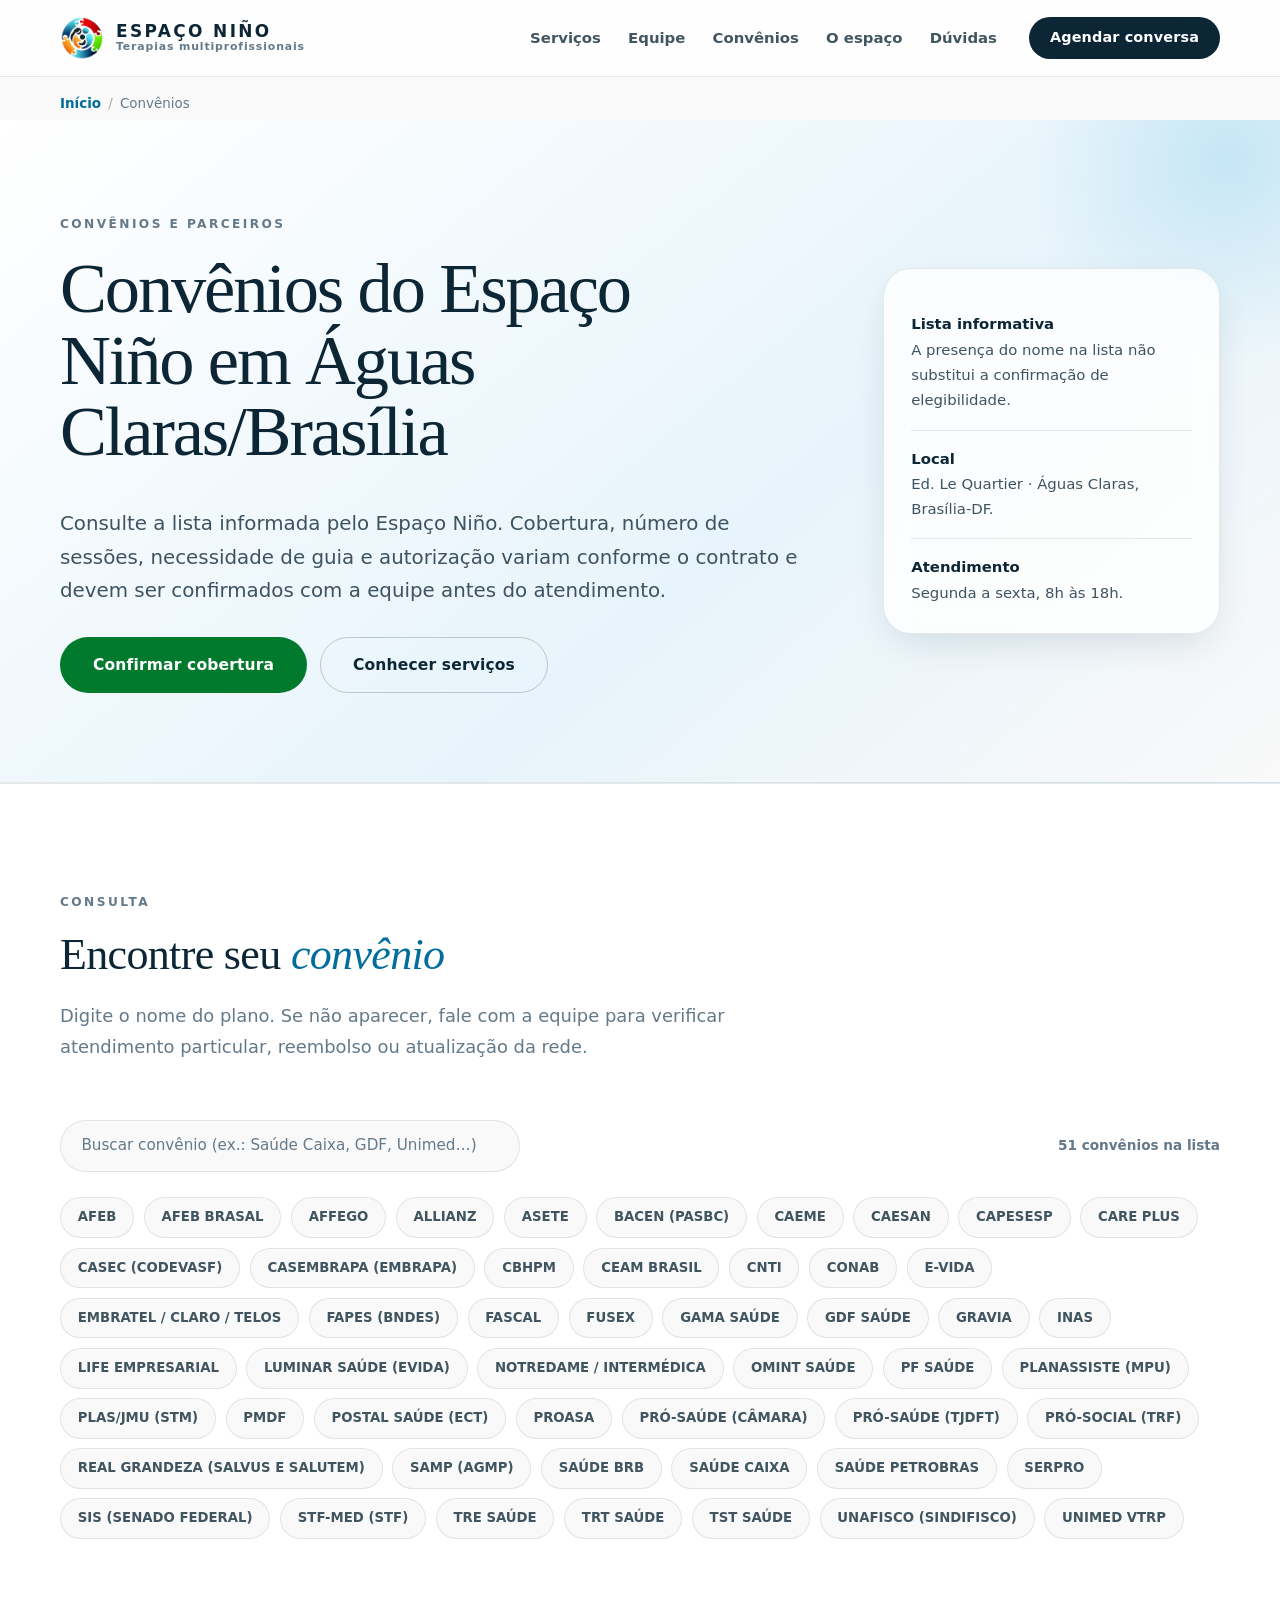
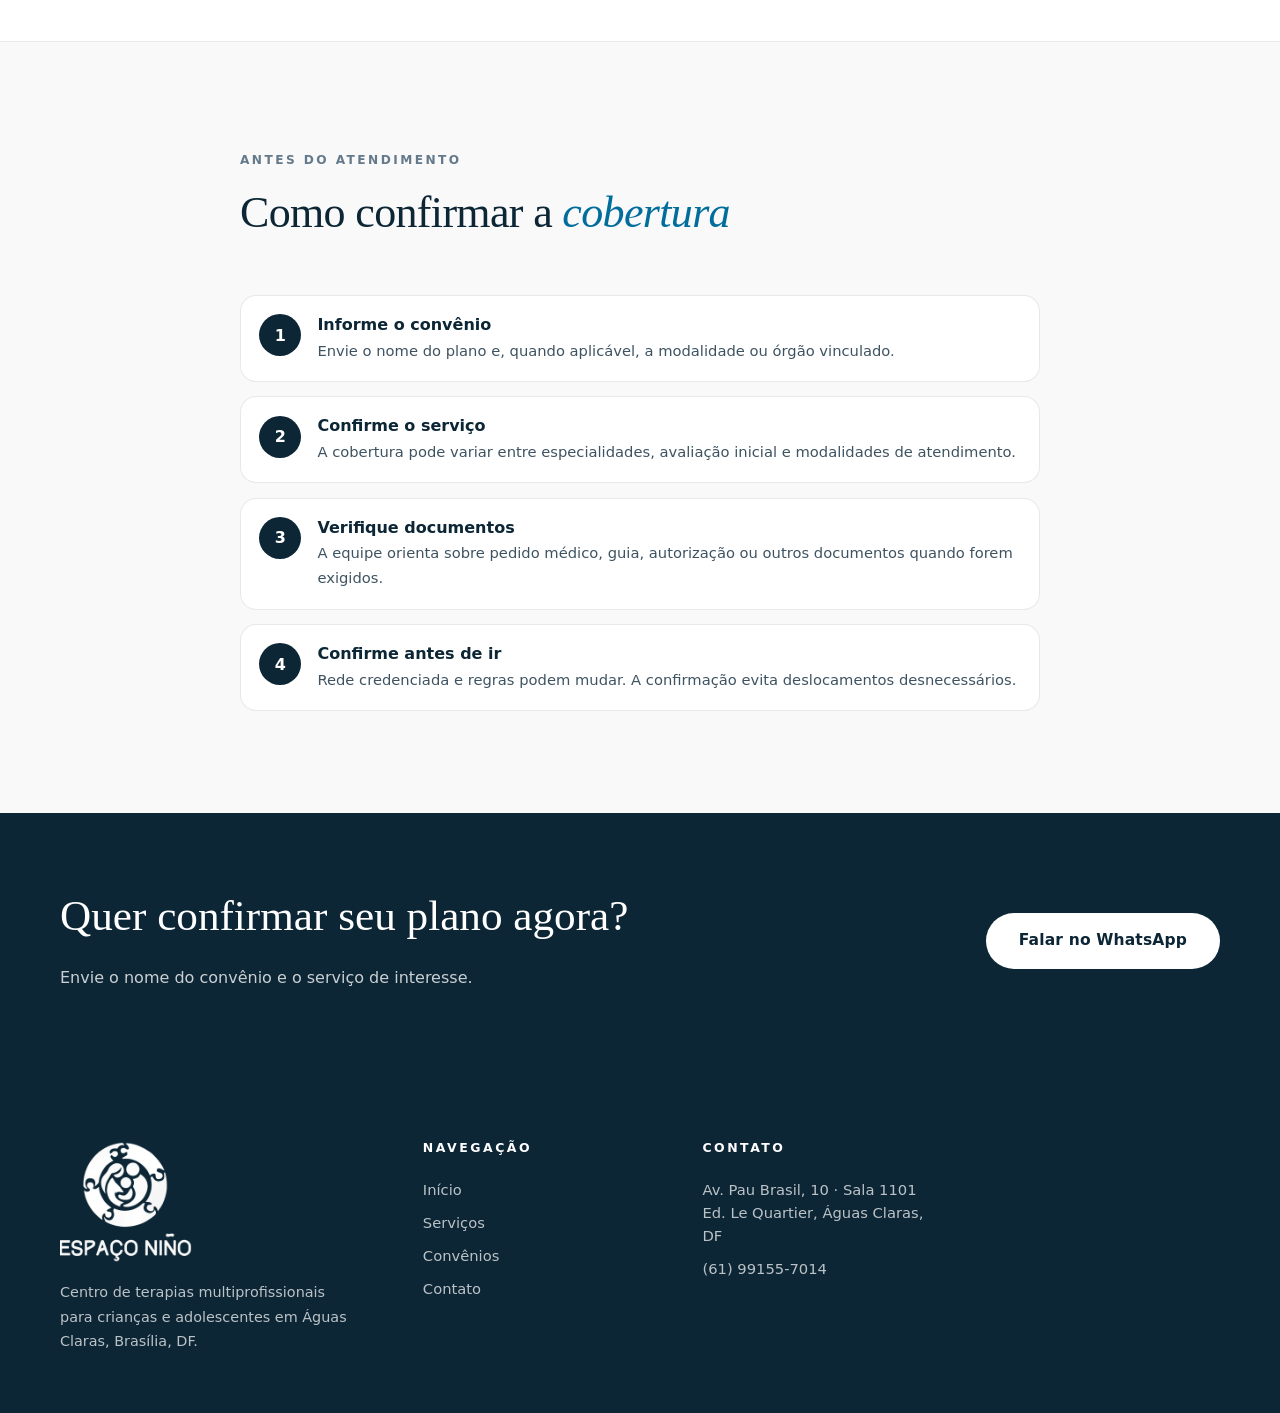
==== commit 288d0867: "Remove blog e referências ao Blogger" ====
--- a/convenios/index.html
+++ b/convenios/index.html
@@ -48,7 +48,6 @@
         <li><a href="../convenios/" aria-current="page">Convênios</a></li>
         <li><a href="../index.html#galeria">O espaço</a></li>
         <li><a href="../index.html#duvidas">Dúvidas</a></li>
-        <li><a href="https://espaconinoterapias.blogspot.com" target="_blank" rel="noopener">Blog <svg class="ic ic--ext" aria-hidden="true"><use href="#i-ext"/></svg></a></li>
       </ul>
     </nav>
 
@@ -73,7 +72,6 @@
         <li><a href="../index.html#galeria">O espaço</a></li>
         <li><a href="../index.html#duvidas">Dúvidas</a></li>
         <li><a href="../index.html#contato">Contato</a></li>
-        <li><a href="https://espaconinoterapias.blogspot.com" target="_blank" rel="noopener">Blog <svg class="ic ic--ext" aria-hidden="true"><use href="#i-ext"/></svg></a></li>
       </ul>
       <a class="btn btn--wa btn--block" href="https://wa.me/5561991557014?text=Ol%C3%A1!%20Gostaria%20de%20conversar%20com%20a%20equipe%20do%20Espa%C3%A7o%20Ni%C3%B1o." target="_blank" rel="noopener">
         <svg class="ic" aria-hidden="true"><use href="#i-wa"/></svg> Conversar no WhatsApp
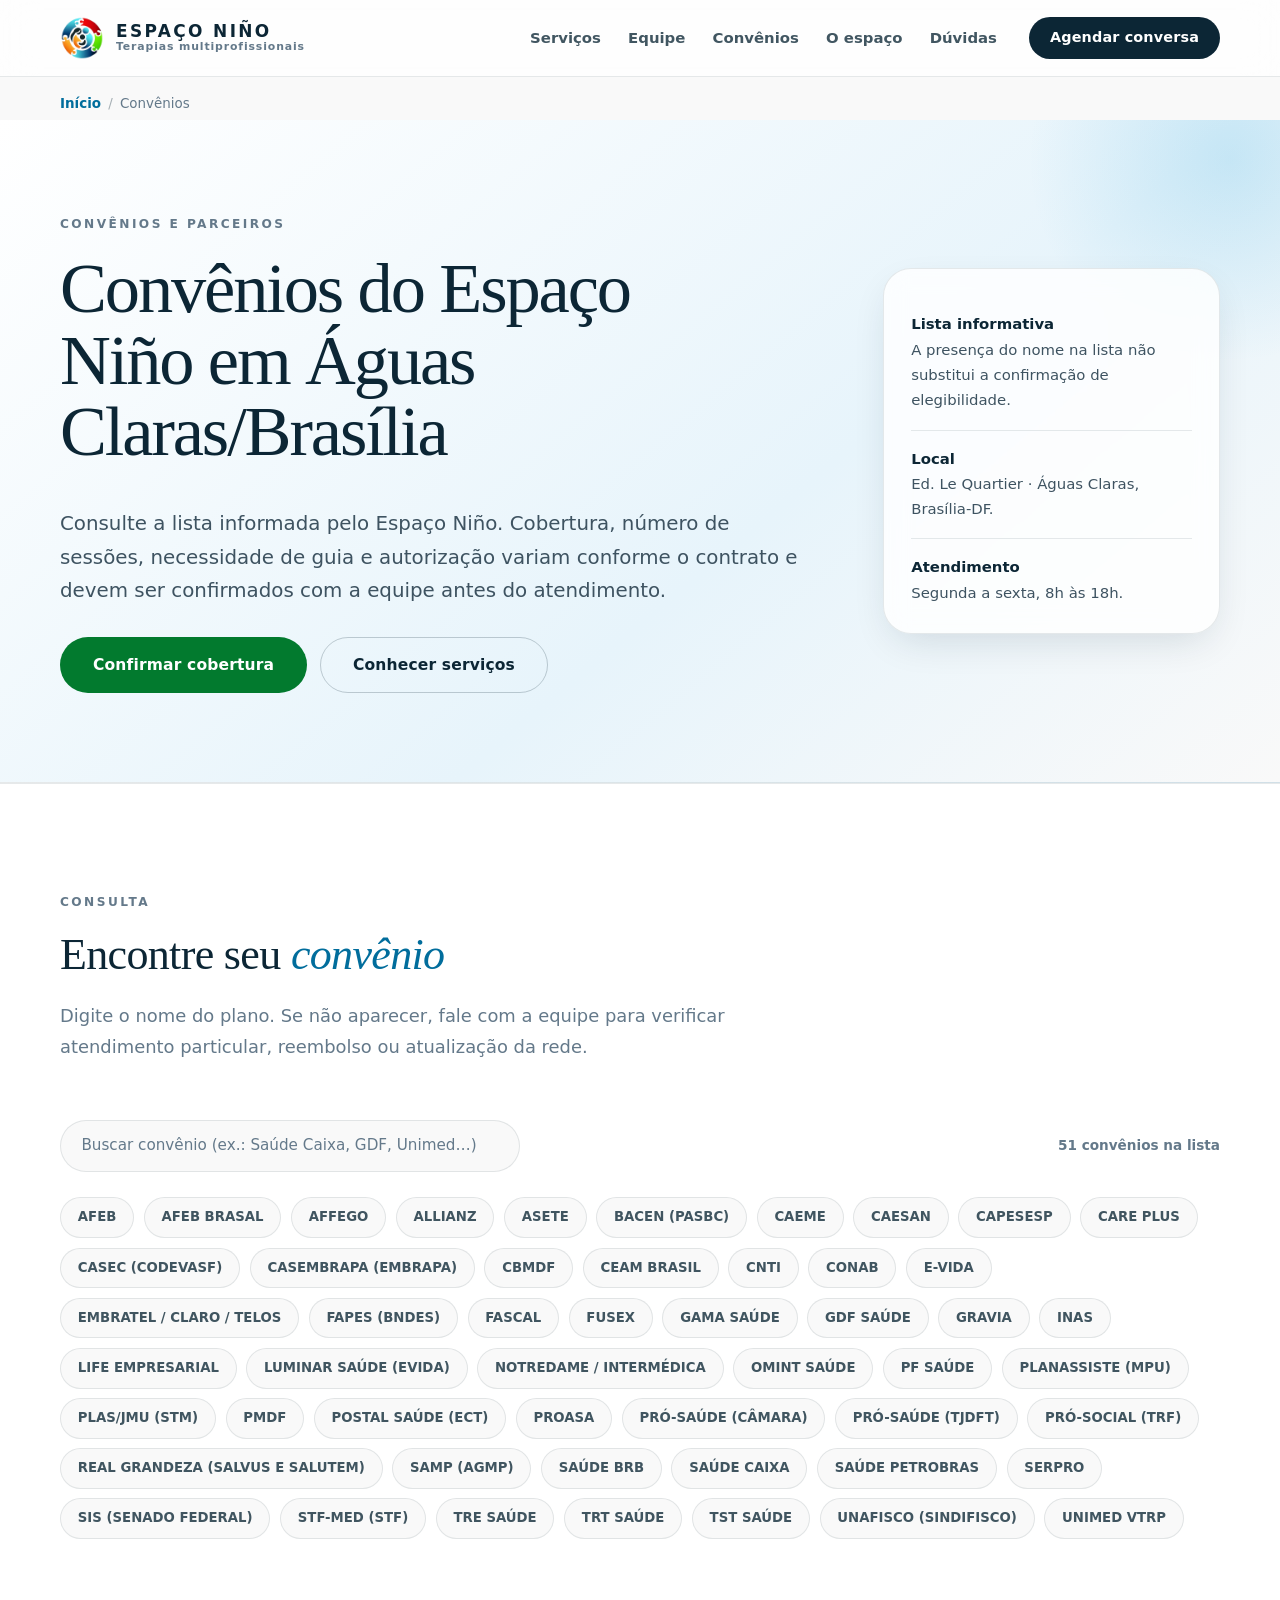
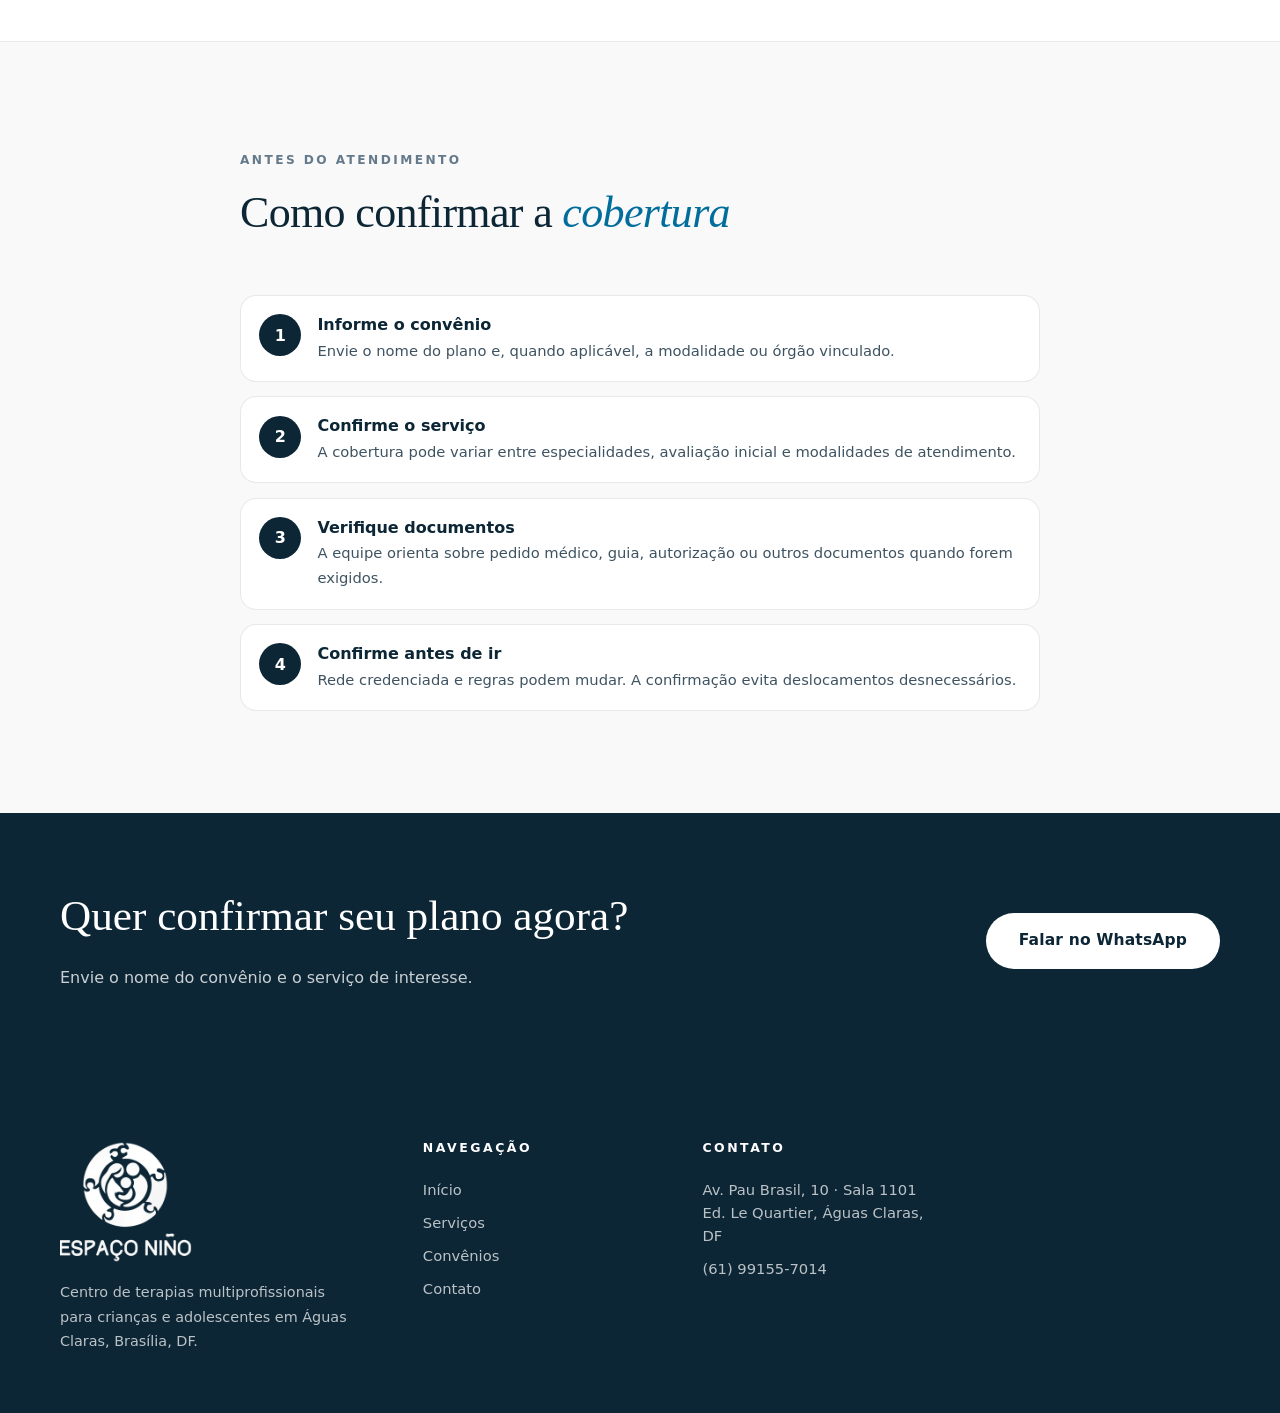
==== commit fa408c20: "Atualiza conteúdo conforme revisão do Espaço Niño" ====
--- a/convenios/index.html
+++ b/convenios/index.html
@@ -8,14 +8,14 @@
   <meta name="robots" content="index,follow,max-image-preview:large,max-snippet:-1,max-video-preview:-1">
   <meta name="theme-color" content="#0C2635">
   <meta name="referrer" content="strict-origin-when-cross-origin">
-  <link rel="canonical" href="https://antonioordones.github.io/espaconino/convenios/">
+  <link rel="canonical" href="https://espaconino.com.br/convenios/">
   <meta property="og:title" content="Convênios em Águas Claras/Brasília | Espaço Niño">
   <meta property="og:description" content="Consulte os convênios informados pelo Espaço Niño e confirme cobertura, autorização e disponibilidade com a equipe.">
   <meta property="og:type" content="website">
   <meta property="og:locale" content="pt_BR">
   <meta property="og:site_name" content="Espaço Niño">
-  <meta property="og:url" content="https://antonioordones.github.io/espaconino/convenios/">
-  <meta property="og:image" content="https://antonioordones.github.io/espaconino/assets/logo-espaco-nino.webp">
+  <meta property="og:url" content="https://espaconino.com.br/convenios/">
+  <meta property="og:image" content="https://espaconino.com.br/assets/logo-espaco-nino.webp">
   <meta property="og:image:alt" content="Marca do Espaço Niño">
   <meta name="twitter:card" content="summary_large_image">
   <meta name="twitter:title" content="Convênios em Águas Claras/Brasília | Espaço Niño">
@@ -24,8 +24,8 @@
   <link rel="stylesheet" href="../css/main.css">
   <script type="application/ld+json">
   {"@context":"https://schema.org","@graph":[
-    {"@type":"WebPage","@id":"https://antonioordones.github.io/espaconino/convenios/#pagina","url":"https://antonioordones.github.io/espaconino/convenios/","name":"Convênios e parceiros do Espaço Niño","description":"Consulte os convênios informados pelo Espaço Niño em Águas Claras/Brasília e confirme cobertura com a equipe.","isPartOf":{"@id":"https://antonioordones.github.io/espaconino/#clinica"}},
-    {"@type":"BreadcrumbList","itemListElement":[{"@type":"ListItem","position":1,"name":"Início","item":"https://antonioordones.github.io/espaconino/"},{"@type":"ListItem","position":2,"name":"Convênios","item":"https://antonioordones.github.io/espaconino/convenios/"}]}
+    {"@type":"WebPage","@id":"https://espaconino.com.br/convenios/#pagina","url":"https://espaconino.com.br/convenios/","name":"Convênios e parceiros do Espaço Niño","description":"Consulte os convênios informados pelo Espaço Niño em Águas Claras/Brasília e confirme cobertura com a equipe.","isPartOf":{"@id":"https://espaconino.com.br/#clinica"}},
+    {"@type":"BreadcrumbList","itemListElement":[{"@type":"ListItem","position":1,"name":"Início","item":"https://espaconino.com.br/"},{"@type":"ListItem","position":2,"name":"Convênios","item":"https://espaconino.com.br/convenios/"}]}
   ]}</script>
 </head>
 <body>
@@ -124,7 +124,7 @@
         <li>CARE PLUS</li>
         <li>CASEC (CODEVASF)</li>
         <li>CASEMBRAPA (EMBRAPA)</li>
-        <li>CBHPM</li>
+        <li>CBMDF</li>
         <li>CEAM BRASIL</li>
         <li>CNTI</li>
         <li>CONAB</li>
